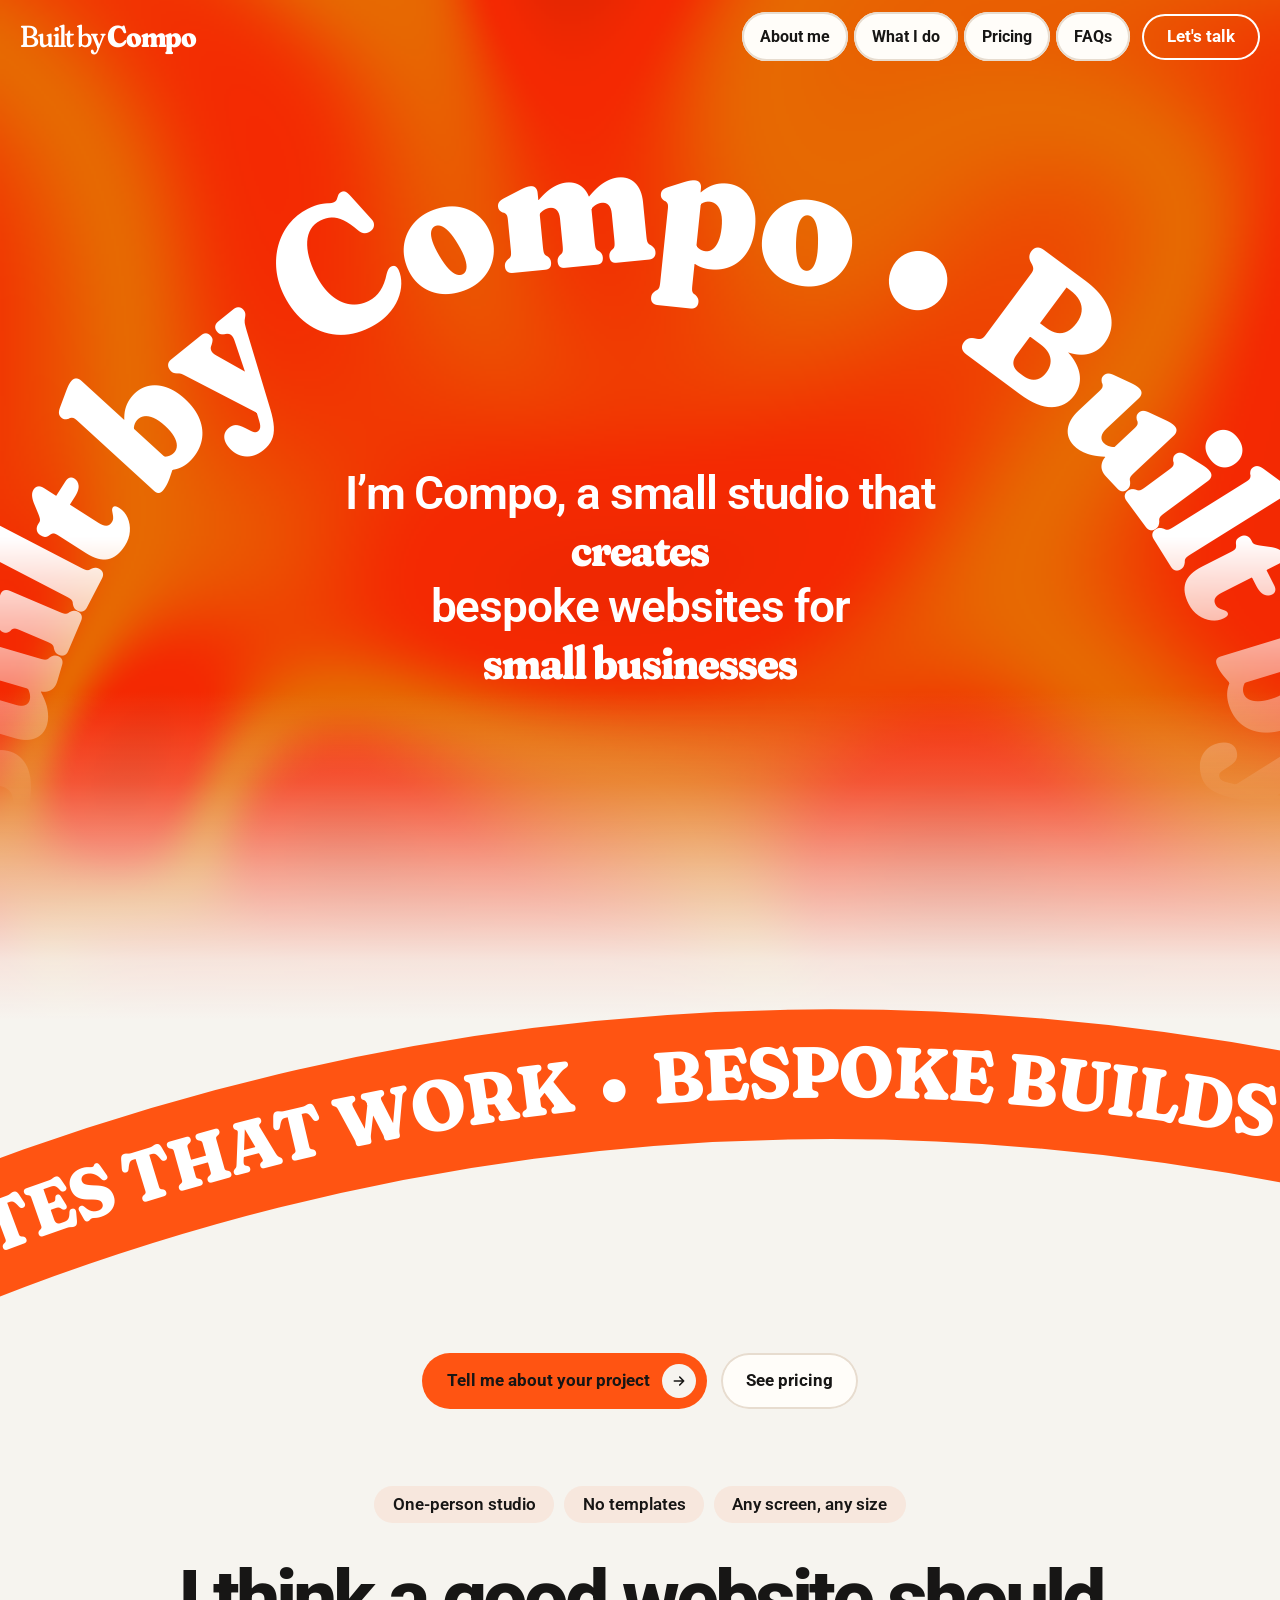
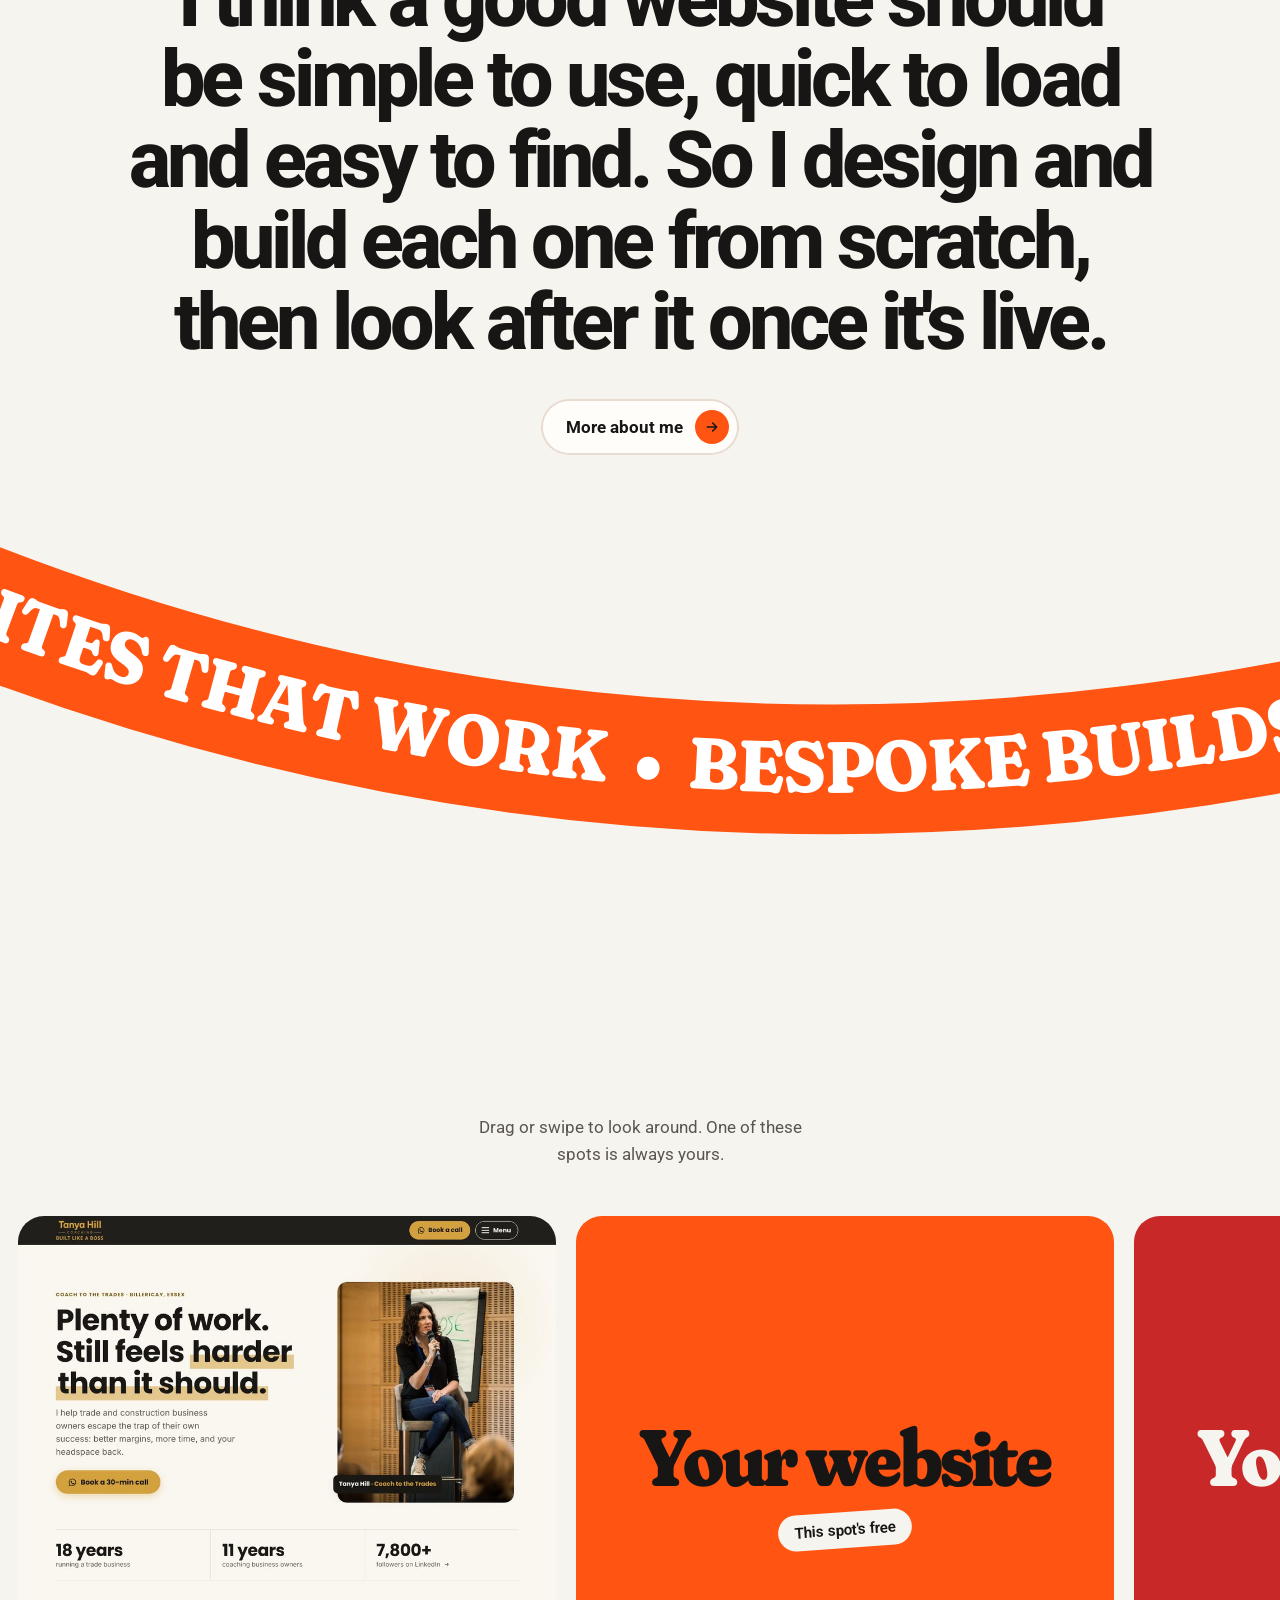
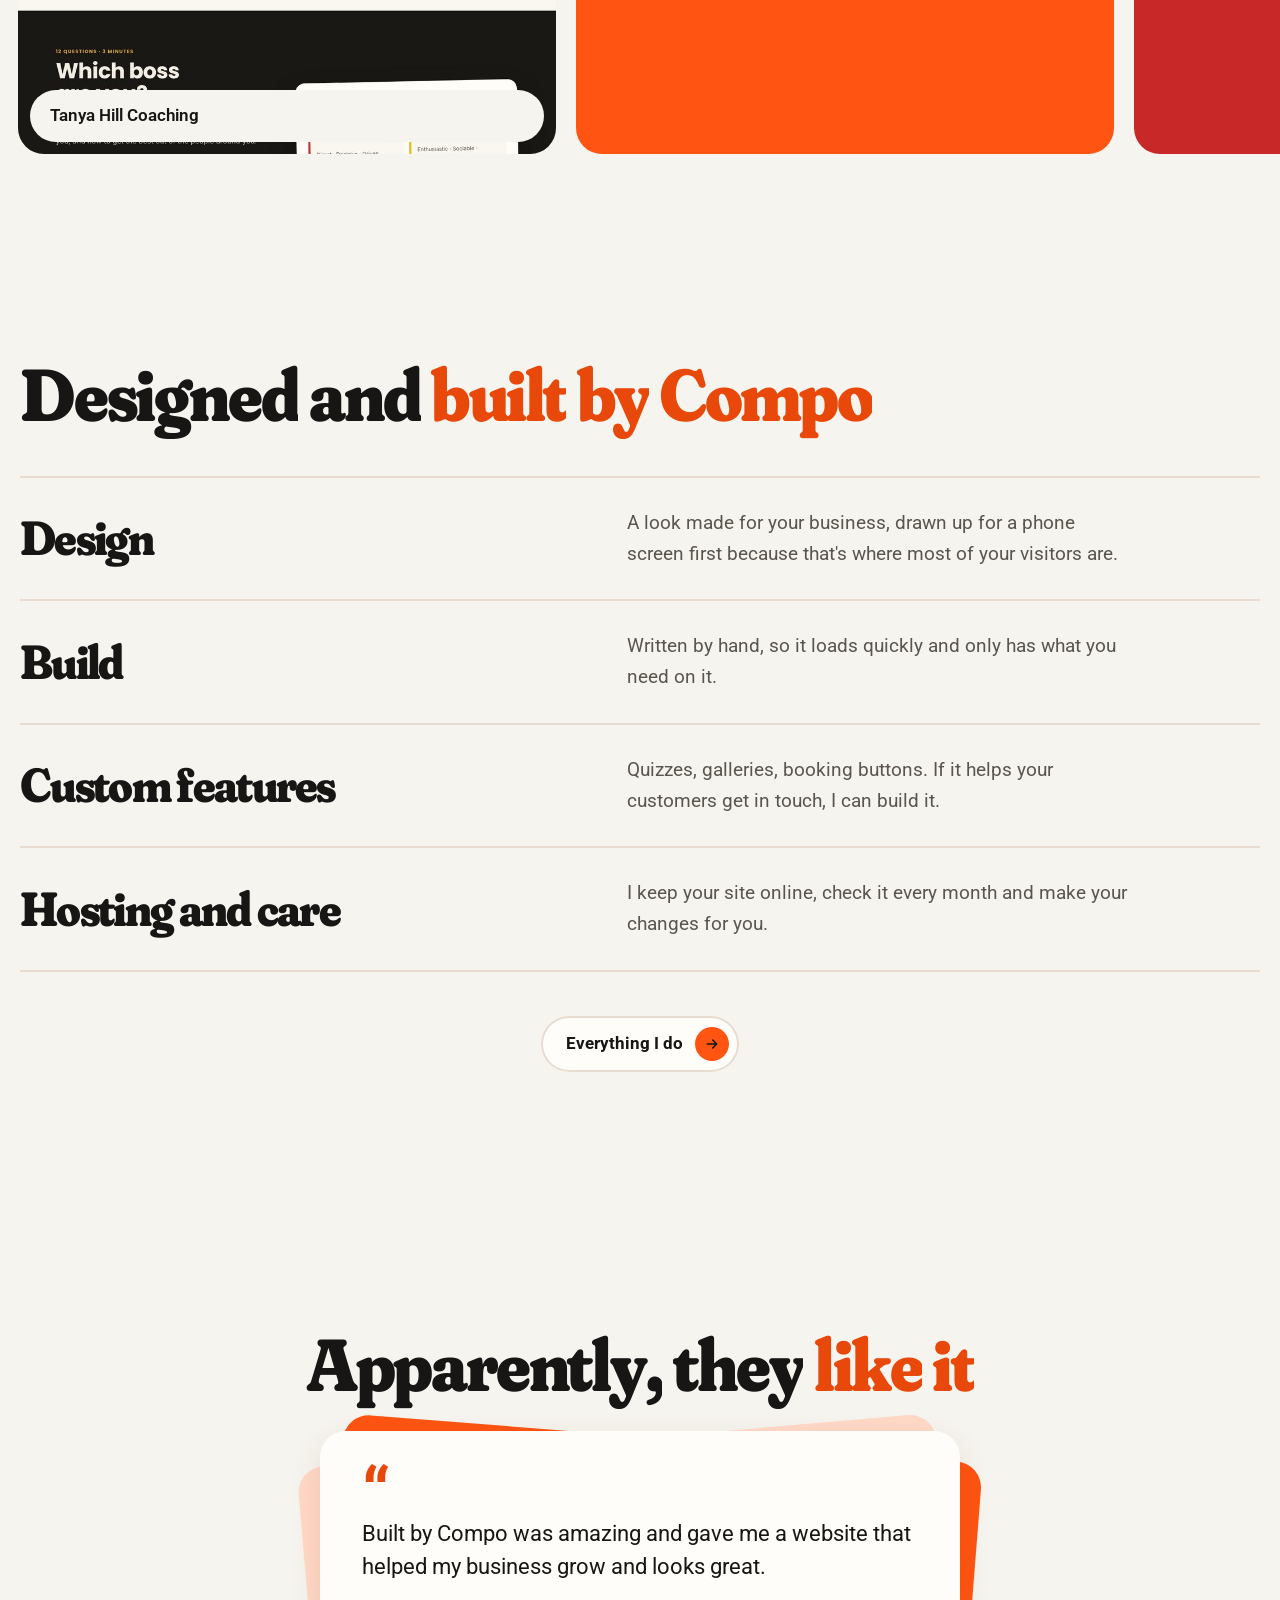
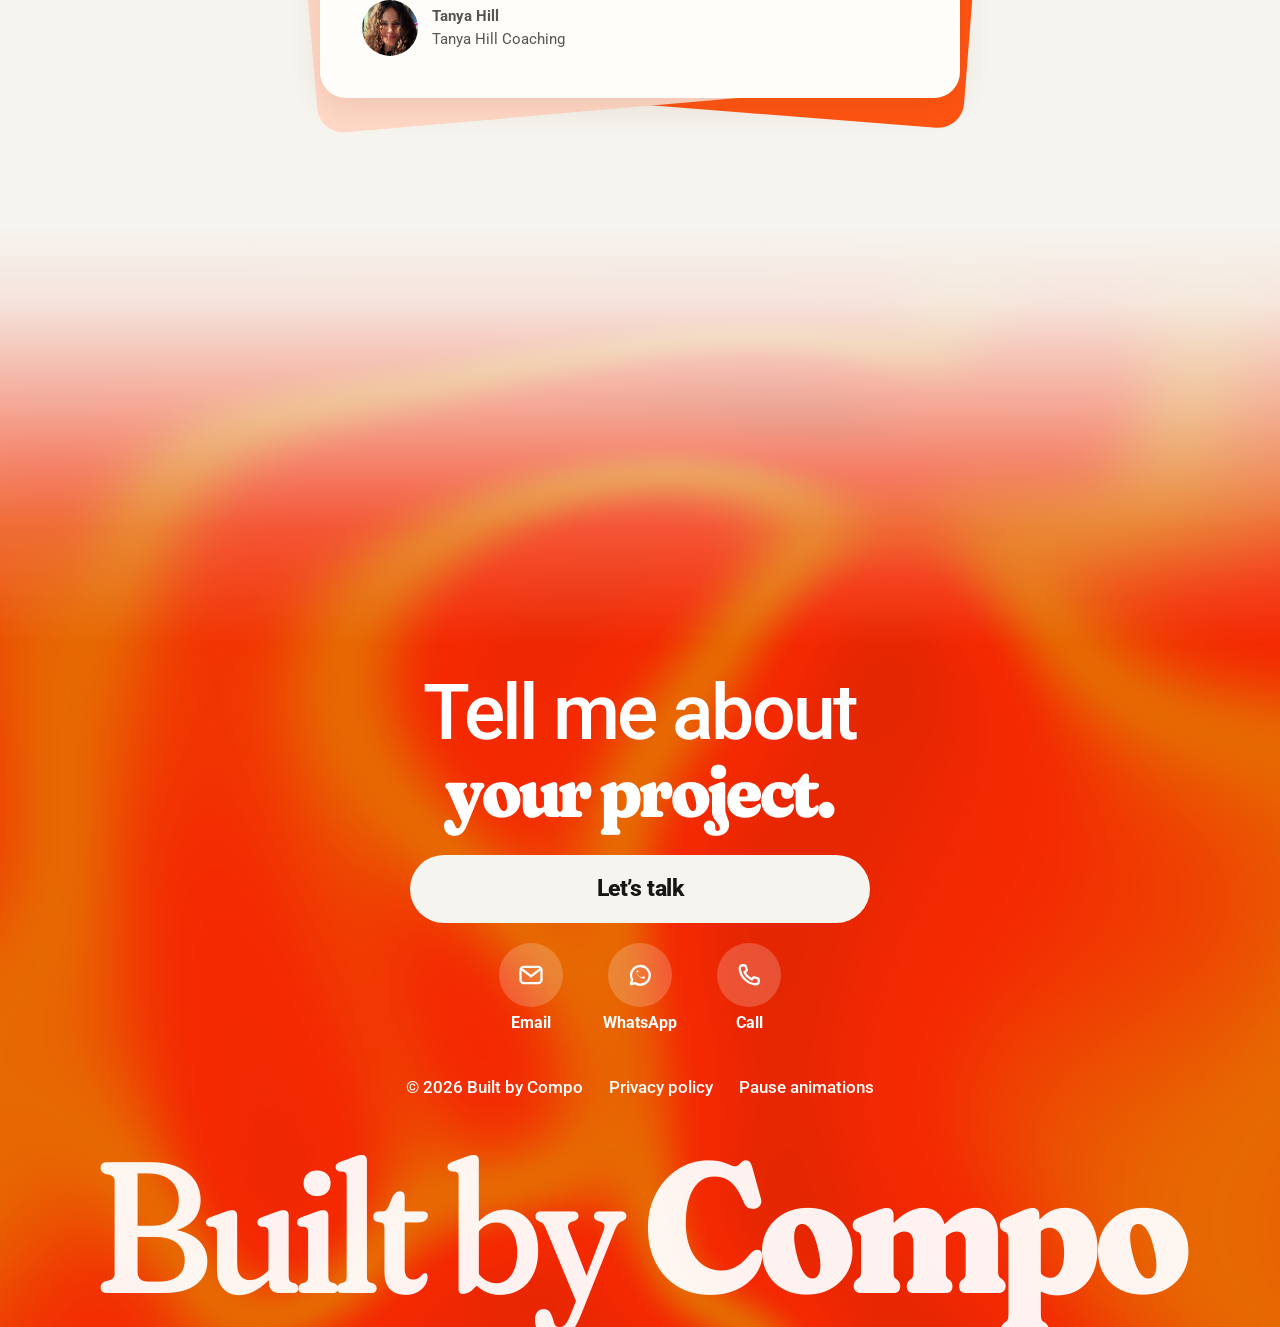
==== index.html @ 90da8097 "Flat fact pills on home; footer contact icons (preview) Co-Authored-By: Claude Opus 5.5 <noreply@ant" ====
<!doctype html>
<html lang="en-GB" class="no-js">
<head>
<meta charset="utf-8">
<meta name="viewport" content="width=device-width, initial-scale=1, viewport-fit=cover">
<title>Built by Compo · Website design in Essex</title>
<meta name="description" content="Bespoke websites for small businesses, designed, built and looked after by Compo. A small web studio based in Essex, England.">
<link rel="canonical" href="https://builtbycompo.co.uk/">
<meta name="theme-color" content="#f6f4ef">
<meta property="og:type" content="website">
<meta property="og:site_name" content="Built by Compo">
<meta property="og:title" content="Built by Compo · Website design in Essex">
<meta property="og:description" content="Bespoke websites for small businesses, designed, built and looked after by Compo. A small web studio based in Essex, England.">
<meta property="og:url" content="https://builtbycompo.co.uk/">
<meta property="og:image" content="https://builtbycompo.co.uk/img/og-4.jpg">
<meta property="og:image:width" content="1200">
<meta property="og:image:height" content="630">
<meta property="og:image:alt" content="Built by Compo. Bespoke websites for small businesses.">
<meta name="twitter:card" content="summary_large_image">
<link rel="icon" href="favicon.ico" sizes="32x32">
<link rel="icon" href="icon-192.png" type="image/png" sizes="192x192">
<link rel="apple-touch-icon" href="apple-touch-icon.png">
<link rel="manifest" href="site.webmanifest">
<link rel="preload" href="fonts/soft-serif-standin.woff" as="font" type="font/woff" crossorigin>
<link rel="preload" href="fonts/roboto.woff" as="font" type="font/woff" crossorigin>
<link rel="stylesheet" href="css/site.css?v=51f3182c">
<script>(function(){try{var r=document.referrer,same=r&&new URL(r).host===location.host;if(!same&&!(window.matchMedia&&matchMedia("(prefers-reduced-motion: reduce)").matches))document.documentElement.classList.add("intro")}catch(e){}})()</script>
<script type="application/ld+json">[{"@context": "https://schema.org", "@type": "ProfessionalService", "name": "Built by Compo", "url": "https://builtbycompo.co.uk/", "email": "luke@builtbycompo.co.uk", "telephone": "+447517945561", "areaServed": "GB", "address": {"@type": "PostalAddress", "addressRegion": "Essex", "addressCountry": "GB"}, "description": "Bespoke websites for small businesses, designed, built and looked after by Compo."}, {"@context": "https://schema.org", "@type": "WebSite", "name": "Built by Compo", "url": "https://builtbycompo.co.uk/"}]</script>
</head>
<body>
<a class="skip" href="#main">Skip to content</a>
<div class="intro-cover" aria-hidden="true"><span>Built by <b>Compo</b></span></div>
<header class="site-head">
  <div class="wrap">
    <a class="logo is-white" href="./" aria-label="Built by Compo, home">Built by <b>Compo</b></a>
    <button class="menu-btn is-white" type="button" aria-expanded="false" aria-controls="nav" aria-label="Open menu"><span class="bars" aria-hidden="true"><i></i><i></i><i></i></span></button>
    <nav class="nav" id="nav" aria-label="Main"><canvas class="liquid" data-strength="0.3" aria-hidden="true"></canvas><a href="about.html">About me</a><a href="what-i-do.html">What I do</a><a href="pricing.html">Pricing</a><a href="faqs.html">FAQs</a><a class="btn" href="contact.html">Let's talk</a></nav>
  </div>
</header>
<main id="main">
<section class="hero">
    <div class="hero-panel">
      <canvas class="liquid" data-strength="0.3" aria-hidden="true"></canvas>
      <div class="halo" aria-hidden="true">
        <svg viewBox="0 0 1000 1000">
          <defs><path id="halo-path" d="M500,500 m-410,0 a410,410 0 1,1 820,0 a410,410 0 1,1 -820,0"/></defs>
          <text><textPath href="#halo-path" startOffset="0" textLength="2572" lengthAdjust="spacing">Built by Compo • Built by Compo • Built by Compo • </textPath></text>
        </svg>
      </div>
      <h1 class="hero-say" aria-label="I'm Compo, a small studio that creates bespoke websites for small businesses.">
        <span aria-hidden="true"><span class="ln">I’m Compo, a small studio that</span><span class="ln"><span class="swap" data-words="creates|builds|designs|hosts|maintains"><span class="swap-w">creates</span></span></span><span class="ln">bespoke websites for</span><span class="ln"><span class="swap" data-words="small businesses|you|your business"><span class="swap-w">small businesses</span></span></span></span>
      </h1>
    </div>
</section>

<div class="arc" role="img" aria-label="Websites that work. Bespoke builds. Built only for you.">
  <svg viewBox="0 0 1600 400" preserveAspectRatio="xMidYMid slice" aria-hidden="true">
    <path id="arc-path" d="M-200,395 Q760,-70 1800,215" fill="none" stroke="#ff5412" stroke-width="150"/>
    <text dy="27" xml:space="preserve"><textPath href="#arc-path" startOffset="0" data-unit="65" data-dir="-1">Websites that work  •  Bespoke builds  •  Built only for you  •  Websites that work  •  Bespoke builds  •  Built only for you  •  Websites that work  •  Bespoke builds  •  Built only for you  •  Websites that work  •  Bespoke builds  •  Built only for you  •  Websites that work  •  Bespoke builds  •  Built only for you  •  Websites that work  •  Bespoke builds  •  Built only for you  •  Websites that work  •  Bespoke builds  •  Built only for you  •  </textPath></text>
  </svg>
</div>

<div class="wrap hero-actions">
  <div class="row reveal">
    <a class="btn" href="contact.html">Tell me about your project <svg viewBox="0 0 24 24" fill="none" stroke="currentColor" stroke-width="2.4" stroke-linecap="round" stroke-linejoin="round" aria-hidden="true"><path d="M5 12h14M13 6l6 6-6 6"/></svg></a>
    <a class="btn ghost" href="pricing.html">See pricing</a>
  </div>
</div>

<section class="statement-sec">
  <div class="wrap">
    <ul class="fact-row" aria-label="About Built by Compo"><li class="fact">One-person studio</li><li class="fact">No templates</li><li class="fact">Any screen, any size</li></ul>
    <p class="statement" data-fill>I think a good website should be simple to use, quick to load and easy to find. So I design and build each one from scratch, then look after it once it's live.</p>
    <div class="row reveal"><a class="btn ghost" href="about.html">More about me <svg viewBox="0 0 24 24" fill="none" stroke="currentColor" stroke-width="2.4" stroke-linecap="round" stroke-linejoin="round" aria-hidden="true"><path d="M5 12h14M13 6l6 6-6 6"/></svg></a></div>
  </div>
</section>

<div class="arc arc-low" role="img" aria-label="Websites that work. Bespoke builds. Built only for you.">
  <svg viewBox="0 0 1600 400" preserveAspectRatio="xMidYMid slice" aria-hidden="true">
    <path id="arc-path-low" d="M-200,5 Q760,470 1800,185" fill="none" stroke="#ff5412" stroke-width="150"/>
    <text dy="27" xml:space="preserve"><textPath href="#arc-path-low" startOffset="0" data-unit="65" data-dir="1">Websites that work  •  Bespoke builds  •  Built only for you  •  Websites that work  •  Bespoke builds  •  Built only for you  •  Websites that work  •  Bespoke builds  •  Built only for you  •  Websites that work  •  Bespoke builds  •  Built only for you  •  Websites that work  •  Bespoke builds  •  Built only for you  •  Websites that work  •  Bespoke builds  •  Built only for you  •  Websites that work  •  Bespoke builds  •  Built only for you  •  </textPath></text>
  </svg>
</div>

<section class="work" aria-labelledby="work-h">
  <div class="wrap sec-head">
    <h2 id="work-h" class="reveal">Recently <span class="coop">built</span></h2>
    <p class="muted reveal" style="max-width:34ch">Drag or swipe to look around. One of these spots is always yours.</p>
  </div>
  <div class="slider reveal" tabindex="0" role="region" aria-label="Portfolio, scrolls sideways">
    <div class="slider-track">
      <a class="card-work" href="https://tanyahill.co.uk" rel="noopener">
        <img src="img/work-tanya-2.jpg" width="960" height="960" loading="lazy" alt="Homepage of tanyahill.co.uk, a business coaching website with a 'Which boss are you?' quiz">
        <span class="cap"><span>Tanya Hill Coaching</span></span>
      </a>
      <a class="card-work yours c1" href="contact.html"><span><span class="big">Your website</span><span class="sm">This spot's free</span></span></a>
      <a class="card-work yours c2" href="contact.html"><span><span class="big">Your website</span><span class="sm">Could be next</span></span></a>
      <a class="card-work yours c3" href="contact.html"><span><span class="big">Your website</span><span class="sm">Let's talk</span></span></a>
    </div>
  </div>
</section>

<section aria-labelledby="svc-h">
  <div class="wrap" style="display:grid;gap:clamp(24px,4vw,44px)">
    <div style="display:grid;gap:14px">
      <h2 id="svc-h" class="reveal">Designed and <span class="coop">built by Compo</span></h2>
    </div>
    <ul class="svc-list">
      <li class="reveal"><h3>Design</h3><p>A look made for your business, drawn up for a phone screen first because that's where most of your visitors are.</p></li>
      <li class="reveal"><h3>Build</h3><p>Written by hand, so it loads quickly and only has what you need on it.</p></li>
      <li class="reveal"><h3>Custom features</h3><p>Quizzes, galleries, booking buttons. If it helps your customers get in touch, I can build it.</p></li>
      <li class="reveal"><h3>Hosting and care</h3><p>I keep your site online, check it every month and make your changes for you.</p></li>
    </ul>
    <div class="row reveal" style="justify-content:center"><a class="btn ghost" href="what-i-do.html">Everything I do <svg viewBox="0 0 24 24" fill="none" stroke="currentColor" stroke-width="2.4" stroke-linecap="round" stroke-linejoin="round" aria-hidden="true"><path d="M5 12h14M13 6l6 6-6 6"/></svg></a></div>
  </div>
</section>

<section aria-labelledby="say-h">
  <div class="wrap deck-wrap">
    <div style="display:grid;gap:14px;justify-items:center;text-align:center">
      <h2 id="say-h" class="reveal">Apparently, they <span class="coop">like it</span></h2>
    </div>
    <ul class="deck solo reveal">
      <li>
        <div class="quote-mark" aria-hidden="true">“</div>
        <blockquote>Built by Compo was amazing and gave me a website that helped my business grow and looks great.</blockquote>
        <div class="who"><img class="av" src="img/tanya-hill.jpg" width="96" height="96" loading="lazy" alt="Tanya Hill"><span><b>Tanya Hill</b><span>Tanya Hill Coaching</span></span></div>
      </li>
    </ul>
  </div>
</section>

</main>
<footer class="site-foot">
  <canvas class="liquid" data-strength="0.3" aria-hidden="true"></canvas>
  <div class="wrap">
    <div class="foot-talk">
      <h2>Tell me about <b>your project.</b></h2>
      <a class="foot-btn solid" href="contact.html#project-form">Let&#8217;s talk</a>
      <div class="foot-icons">
        <a href="mailto:luke@builtbycompo.co.uk?subject=Website%20enquiry&body=Hi%20Compo%2C%0A%0AI%E2%80%99d%20like%20to%20talk%20about%20a%20website.%0A%0A" aria-label="Email me at luke@builtbycompo.co.uk"><svg viewBox="0 0 24 24" aria-hidden="true"><rect x="3" y="5" width="18" height="14" rx="3" fill="none" stroke="currentColor" stroke-width="2"/><path d="m4 7 8 6 8-6" fill="none" stroke="currentColor" stroke-width="2"/></svg><span>Email</span></a>
        <a href="https://wa.me/447517945561" rel="noopener" aria-label="WhatsApp me"><svg viewBox="0 0 24 24" aria-hidden="true"><path d="M4 20l1.3-3.9A8 8 0 1 1 8 19z" fill="none" stroke="currentColor" stroke-width="2" stroke-linejoin="round"/><path d="M9 9.5c.4 2 2.2 3.9 4.5 4.6l1.2-1.1 1.6.8-.4 1.4c-3.6.2-7-3.1-7.1-6.6l1.4-.5.8 1.6z" fill="currentColor"/></svg><span>WhatsApp</span></a>
        <a href="tel:+447517945561" aria-label="Call me on 07517 945561"><svg viewBox="0 0 24 24" aria-hidden="true"><path d="M6.5 3.5 9 4l1.2 4-2 1.5a12 12 0 0 0 6.3 6.3l1.5-2 4 1.2.5 2.5c-.3 1.5-1.6 2.5-3.1 2.4C10.5 19.4 4.6 13.5 4.1 6.6 4 5.1 5 3.8 6.5 3.5z" fill="none" stroke="currentColor" stroke-width="2" stroke-linejoin="round"/></svg><span>Call</span></a>
      </div>
    </div>
    <p class="foot-small"><span>© 2026 Built by Compo</span><a href="privacy.html">Privacy policy</a><button class="motion-link" type="button" aria-pressed="false">Pause animations</button></p>
  </div>
  <a class="foot-logo" href="./" aria-label="Built by Compo, home">Built by <b>Compo</b></a>
</footer>
<script src="js/site.js?v=51f3182c"></script>
<script src="js/liquid.js?v=51f3182c"></script>
</body>
</html>
---- css/site.css ----
/* Built by Compo. Layout idea: big friendly sentence-case type on a warm canvas, orange pills and
   stickers, a curved moving ribbon, and the red/yellow liquid behind the hero and footer.
   One light look on purpose (brand colours). */
@font-face { font-family: "Soft Serif Stand-in"; src: url("../fonts/soft-serif-standin.woff") format("woff"); font-weight: 100 900; font-display: swap; }
@font-face { font-family: "Roboto"; src: url("../fonts/roboto.woff") format("woff"); font-weight: 100 900; font-stretch: 75% 100%; font-display: swap; }

:root {
  --canvas: #f6f4ef;       /* warm off-white: the page */
  --card: #fffdf9;         /* lighter card surface */
  --peach: #ffd9c7;        /* soft orange tint */
  --orange: #ff5412;       /* main brand colour: pills, panels, ribbons */
  --orange-text: #e8480a;  /* slightly deeper orange so large words pass contrast on the canvas */
  --crimson: #c82828;      /* second colour: ticks, small accents */
  --ink: #171615;          /* charcoal: text and small accents only */
  --muted: #5a554e;
  --line: #e7dccf;
  --footer-red: #f42902;
  --f-display: "Roboto", "Segoe UI", Arial, sans-serif;
  --f-accent: "Soft Serif Stand-in", "Cooper Black", Georgia, serif;   /* stand-in for Bogart until it is licensed */
  --f-body: "Roboto", "Segoe UI", system-ui, -apple-system, sans-serif;
  --radius: 26px;
  --gutter-l: max(20px, env(safe-area-inset-left, 0px));
  --gutter-r: max(20px, env(safe-area-inset-right, 0px));
  color-scheme: light;
}
*, *::before, *::after { box-sizing: border-box; }
html { -webkit-text-size-adjust: 100%; scroll-behavior: smooth; }
body { margin: 0; background: var(--canvas); color: var(--ink); font: 400 1.0625rem/1.6 var(--f-body); -webkit-font-smoothing: antialiased; overflow-x: hidden; }
img, svg { max-width: 100%; display: block; }
a { color: inherit; text-underline-offset: 3px; }
p { margin: 0; }
:focus-visible { outline: 3px solid var(--ink); outline-offset: 3px; border-radius: 8px; }
.skip { position: absolute; left: 12px; top: -80px; z-index: 100; background: var(--ink); color: var(--canvas); padding: 12px 18px; border-radius: 999px; font-weight: 600; }
.skip:focus { top: 12px; }

.wrap { width: 100%; max-width: 1280px; margin-inline: auto; padding-left: var(--gutter-l); padding-right: var(--gutter-r); }
.narrow { max-width: 800px; }
main { overflow-x: clip; }
section { padding-block: clamp(56px, 9vw, 120px); }
.center { text-align: center; justify-items: center; }

/* ---------- Type ---------- */
.display, h1, h2, h3 { font-family: var(--f-display); font-weight: 800; letter-spacing: -.04em; line-height: .98; margin: 0; text-wrap: balance; }
h1, .display { font-size: clamp(3rem, 11vw, 8.5rem); line-height: .92; }
h2 { font-size: clamp(2.2rem, 6vw, 4.6rem); }
h3 { font-size: clamp(1.3rem, 2.4vw, 1.75rem); letter-spacing: -.035em; line-height: 1.05; }
.coop { color: var(--orange-text); }
.eyebrow { font: 600 1rem/1.2 var(--f-body); color: var(--muted); }
.lede { font-size: clamp(1.15rem, 1rem + .7vw, 1.5rem); line-height: 1.45; max-width: 36ch; }
.muted { color: var(--muted); }
.todo { background: #fff3a6; color: var(--ink); padding: .05em .35em; border-radius: 4px; font-weight: 600; box-decoration-break: clone; -webkit-box-decoration-break: clone; }

/* ---------- Buttons: orange pills with a little round arrow ---------- */
.btn { display: inline-flex; align-items: center; justify-content: center; gap: .7em; min-height: 56px; padding: 0 1.5em; border-radius: 999px; border: 0; background: var(--orange); color: var(--ink); font: 700 1.05rem/1 var(--f-body); text-decoration: none; cursor: pointer; transition: transform .35s cubic-bezier(.3, 1.6, .5, 1), background .25s ease; }
@media (hover: hover) and (pointer: fine) { .btn:hover { transform: rotate(-2.5deg) scale(1.04); } }
.btn:active { transform: scale(.97); }
.btn svg { width: 34px; height: 34px; padding: 9px; margin-right: -.85em; border-radius: 50%; background: var(--canvas); color: var(--ink); flex: none; transition: transform .35s cubic-bezier(.3, 1.6, .5, 1); }
@media (hover: hover) and (pointer: fine) { .btn:hover svg { transform: rotate(-45deg); } }
.btn.ghost { background: var(--card); box-shadow: inset 0 0 0 2px var(--line); }
.btn.ghost svg { background: var(--orange); }
.btn.hot { background: var(--canvas); }
.btn.hot svg { background: var(--orange); }
.row { display: flex; flex-wrap: wrap; gap: 12px 14px; align-items: center; }

/* Stickers: small tilted labels */
.sticker { display: inline-block; background: var(--orange); color: var(--ink); font: 600 clamp(.9rem, 1.6vw, 1.15rem)/1 var(--f-body); letter-spacing: 0; padding: .7em 1.2em; border-radius: 999px; white-space: nowrap; transform: rotate(var(--r, -4deg)); }
.sticker.peach { background: var(--peach); }
.sticker.red { background: var(--crimson); color: var(--canvas); }

/* ---------- Intro: a cover with the logo that lifts away on arrival ---------- */
.intro-cover { display: none; }
.intro .intro-cover { display: grid; place-items: center; position: fixed; inset: 0; z-index: 100; color: #fff; background: linear-gradient(165deg, #f42902 0%, #ff5412 60%, #f59a1a 135%); animation: intro-lift .95s cubic-bezier(.76, 0, .24, 1) 1.15s forwards; }
.intro .intro-cover span { font: 600 clamp(2.4rem, 9vw, 5rem)/1 var(--f-display); letter-spacing: -.04em; animation: intro-logo .7s cubic-bezier(.2, .7, .2, 1) .1s both; }
.intro .intro-cover b { font-weight: 900; }
@keyframes intro-lift { to { transform: translateY(-101%); border-radius: 0 0 50% 50% / 0 0 14% 14%; } }
@keyframes intro-logo { from { opacity: 0; transform: translateY(24px); } }
.intro.js .hero .reveal, .intro.js .hero .wipe, .intro.js .page-hero .reveal, .intro.js .page-hero .wipe { transition-delay: 1.55s; }

/* ---------- Header: always on screen. Logo and menu swap colours over the red areas ---------- */
.site-head { position: fixed; inset: 0 0 auto 0; z-index: 30; padding-block: max(12px, env(safe-area-inset-top, 0px)) 12px; pointer-events: none; }
.site-head .wrap { display: flex; align-items: center; justify-content: space-between; gap: 16px; }
.site-head .wrap > * { pointer-events: auto; }
main { padding-top: 84px; }
.hero { margin-top: -84px; }
.logo { position: relative; z-index: 41; text-decoration: none; padding: 8px 0; font: 600 clamp(1.5rem, 3vw, 1.9rem)/1 var(--f-display); letter-spacing: -.04em; white-space: nowrap; color: var(--orange-text); transition: color .45s ease; }
.logo b { font-weight: 900; }
.logo.is-white, .menu-open .site-head .logo { color: #fff; }
.nav canvas.liquid { display: none; }
.nav { display: flex; align-items: center; gap: 6px; }
.nav a:not(.btn) { padding: 12px 18px; border-radius: 999px; text-decoration: none; font-weight: 700; font-size: .98rem; background: var(--card); box-shadow: inset 0 0 0 2px var(--line); transition: background .2s ease, transform .3s cubic-bezier(.3, 1.6, .5, 1); }
@media (hover: hover) and (pointer: fine) { .nav a:not(.btn):hover { background: var(--peach); transform: rotate(-2deg); } }
.nav a[aria-current="page"]:not(.btn) { background: var(--peach); }
.nav .btn { min-height: 46px; margin-left: 6px; box-shadow: 0 0 0 2px var(--canvas); transition: transform .35s cubic-bezier(.3, 1.6, .5, 1), background .3s ease, color .3s ease, box-shadow .3s ease; }
.menu-btn { display: none; }
.nav a.nav-mail { display: none; }
@media (min-width: 901px) { .nav .btn.is-white { background: transparent; color: #fff; box-shadow: inset 0 0 0 2px #fff; } }
@media (max-width: 900px) {
  .menu-btn { display: grid; place-items: center; width: 48px; height: 48px; margin-right: -11px; padding: 0; border: 0; background: none; color: var(--orange-text); cursor: pointer; position: relative; z-index: 41; transition: color .45s ease; }
  .menu-btn.is-white { color: #fff; }
  .menu-btn .bars { display: grid; gap: 6px; width: 26px; }
  .menu-btn .bars i { display: block; height: 2.5px; border-radius: 2px; background: currentColor; transition: transform .4s cubic-bezier(.6, 0, .2, 1); }
  .menu-open .menu-btn .bars i:first-child { transform: translateY(8.5px); }
  .menu-open .menu-btn .bars i:last-child { transform: translateY(-8.5px); }
  .nav { position: fixed; inset: 0; z-index: 40; background: var(--footer-red); color: #fff; isolation: isolate; flex-direction: column; align-items: flex-start; justify-content: center; gap: 2px; padding: 90px var(--gutter-r) 40px var(--gutter-l); overflow: hidden; transform: translateX(102%); visibility: hidden; transition: transform .5s cubic-bezier(.7, 0, .2, 1), visibility 0s .5s; }
  .nav canvas.liquid { display: block; }
  .nav.open { transform: none; visibility: visible; transition: transform .5s cubic-bezier(.7, 0, .2, 1); }
  .nav a:not(.btn) { font: 800 clamp(2.2rem, 10vw, 3.2rem)/1.1 var(--f-display); letter-spacing: -.04em; padding: 8px 0; background: none; box-shadow: none; }
  .nav a:not(.btn):hover, .nav a[aria-current="page"]:not(.btn) { background: none; color: #fff; transform: none; text-decoration: underline; text-decoration-thickness: 3px; text-underline-offset: 6px; }
  .nav .btn { display: block; margin: 0; min-height: 0; padding: 8px 0; border-radius: 0; background: none; box-shadow: none; color: #fff; font: 800 clamp(2.2rem, 10vw, 3.2rem)/1.1 var(--f-display); letter-spacing: -.04em; }
  .nav .btn[aria-current="page"] { text-decoration: underline; text-decoration-thickness: 3px; text-underline-offset: 6px; }
  .menu-open .site-head .menu-btn { color: #fff; }
  .nav a.nav-mail { display: block; margin-top: 30px; padding: 6px 0; font: 600 1.15rem/1.3 var(--f-accent); letter-spacing: -.01em; text-decoration: underline; text-underline-offset: 4px; }
}

/* ---------- Hero (liquid panel) ---------- */
.hero { padding-block: 0; }
.hero-panel { position: relative; isolation: isolate; overflow: hidden; background: var(--footer-red); color: #fff; padding: 120px max(clamp(22px, 5vw, 72px), env(safe-area-inset-right, 0px)) clamp(28px, 5vw, 64px) max(clamp(22px, 5vw, 72px), env(safe-area-inset-left, 0px)); display: grid; gap: clamp(22px, 3.5vw, 44px); min-height: 100vh; min-height: 100svh; align-content: end; }
canvas.liquid { position: absolute; inset: 0; width: 100%; height: 100%; z-index: -1; opacity: 0; transition: opacity 1s ease; }
canvas.liquid.on { opacity: 1; }
.hero h1 { font-size: clamp(3.6rem, 14vw, 12rem); line-height: .88; }
.hero-foot { display: grid; gap: 22px; align-items: end; }
@media (min-width: 860px) { .hero-foot { grid-template-columns: 1fr auto; } }
.hero .lede { font-weight: 600; font-size: clamp(1.2rem, 1rem + .8vw, 1.6rem); max-width: 30ch; }
.hero .btn { background: var(--canvas); }
.hero .btn svg { background: var(--orange); }
.hero .btn.ghost { background: transparent; color: #fff; box-shadow: inset 0 0 0 2px #fff; font-size: 1.2rem; font-weight: 700; }
.seal { width: clamp(112px, 17vw, 210px); height: auto; animation: spin 26s linear infinite; }
.seal-wrap { position: absolute; right: clamp(16px, 5vw, 72px); top: clamp(96px, 16vh, 150px); }
@keyframes spin { to { transform: rotate(360deg); } }
.page-hero { padding-block: clamp(28px, 6vw, 80px) clamp(28px, 4vw, 48px); }
.page-hero .wrap { display: grid; gap: 22px; }
.page-hero h1 { font-size: clamp(2.9rem, 10vw, 7.5rem); }

/* ---------- Curved ribbon (home) ---------- */
.arc { height: clamp(170px, 27vw, 400px); margin-top: clamp(28px, 5vw, 72px); position: relative; z-index: 2; pointer-events: none; }
.arc svg { width: 100%; height: 100%; max-width: none; overflow: visible; }
.arc text { font-family: var(--f-accent); font-weight: 800; font-size: 84px; fill: #fff; text-transform: uppercase; }

/* ---------- Straight ribbons (other pages): slow, steady, one direction ---------- */
.ribbon { overflow: hidden; padding-block: clamp(12px, 1.5vw, 18px); }
.ribbon.a { background: var(--orange); color: var(--ink); }
.ribbon.b { background: var(--peach); color: var(--ink); }
.ribbon.ink { background: var(--peach); color: var(--ink); }
.ribbon-track { display: flex; width: max-content; animation: marquee 140s linear infinite; }
.ribbon-track span { font: 500 clamp(1.05rem, 1.8vw, 1.4rem)/1.2 var(--f-display); letter-spacing: -.02em; white-space: nowrap; padding-right: 1.1em; display: inline-flex; align-items: center; gap: 1.1em; }
.ribbon-track span::after { content: ""; width: .3em; height: .3em; border-radius: 50%; background: currentColor; opacity: .7; }
@keyframes marquee { to { transform: translate3d(-50%, 0, 0); } }

/* ---------- Scroll reveals ---------- */
.js .reveal { opacity: 0; transform: translateY(26px); transition: opacity .8s cubic-bezier(.2, .7, .2, 1), transform .8s cubic-bezier(.2, .7, .2, 1); transition-delay: var(--d, 0s); }
.js .reveal.in { opacity: 1; transform: none; }
.js .wipe { clip-path: inset(0 100% -10% 0); transition: clip-path 1s cubic-bezier(.65, 0, .35, 1); transition-delay: var(--d, 0s); }
.js .wipe.in { clip-path: inset(-10% -2% -10% 0); }
.js .pop { opacity: 0; transform: rotate(var(--r, -4deg)) scale(.4); transition: opacity .4s ease, transform .6s cubic-bezier(.3, 1.7, .5, 1); transition-delay: var(--d, .2s); }
.js .pop.in { opacity: 1; transform: rotate(var(--r, -4deg)) scale(1); }

/* ---------- Home: big statement that fills in as you scroll ---------- */
.statement-sec .wrap { display: grid; gap: clamp(20px, 3vw, 36px); justify-items: center; text-align: center; }
.statement { position: relative; font: 800 clamp(2rem, 6.2vw, 5.4rem)/1.02 var(--f-display); letter-spacing: -.05em; max-width: 17em; text-wrap: balance; }
.js .statement .w { color: #f3b59c; transition: color .35s ease; }
.js .statement .w.on { color: var(--ink); }
.sticker-row { display: flex; flex-wrap: wrap; gap: 10px 12px; justify-content: center; }

/* ---------- Work slider ---------- */
.work { padding-bottom: clamp(40px, 6vw, 80px); }
.sec-head { display: grid; gap: 14px; justify-items: center; text-align: center; margin-bottom: clamp(24px, 4vw, 48px); }
.slider { overflow-x: auto; scrollbar-width: none; -webkit-overflow-scrolling: touch; cursor: grab; }
.slider::-webkit-scrollbar { display: none; }
.slider.drag { cursor: grabbing; }
.slider-track { display: flex; gap: clamp(12px, 1.6vw, 24px); width: max-content; padding-inline: var(--gutter-l) var(--gutter-r); }
.card-work { position: relative; width: clamp(260px, 42vw, 560px); aspect-ratio: 1 / 1; border-radius: var(--radius); overflow: hidden; flex: none; text-decoration: none; display: block; background: var(--peach); user-select: none; }
.card-work img { width: 100%; height: 100%; object-fit: cover; object-position: top; transition: transform .7s cubic-bezier(.2, .7, .2, 1); pointer-events: none; }
@media (hover: hover) and (pointer: fine) { .card-work:hover img { transform: scale(1.04); } }
.card-work .cap { position: absolute; left: 12px; right: 12px; bottom: 12px; background: var(--canvas); border-radius: 999px; padding: 12px 20px; display: flex; flex-wrap: wrap; justify-content: space-between; gap: 2px 12px; align-items: center; font-weight: 600; }
.card-work .cap small { color: var(--muted); font-weight: 500; font-size: .85rem; }
.card-work.yours { display: grid; place-items: center; text-align: center; padding: 24px; }
.card-work.yours.c1 { background: var(--orange); }
.card-work.yours.c2 { background: var(--crimson); color: var(--canvas); }
.card-work.yours.c3 { background: var(--peach); }
.card-work.yours .big { font: 800 clamp(2.4rem, 6.4vw, 5rem)/.92 var(--f-display); letter-spacing: -.05em; display: block; }
.card-work.yours .sm { display: inline-block; margin-top: 18px; background: var(--canvas); color: var(--ink); font: 600 .95rem/1 var(--f-body); padding: .7em 1.1em; border-radius: 999px; transform: rotate(-4deg); }

/* ---------- Services ---------- */
.svc-list { list-style: none; margin: 0; padding: 0; }
.svc-list li { display: grid; gap: 6px 32px; padding-block: clamp(18px, 2.6vw, 30px); border-top: 2px solid var(--line); align-items: baseline; }
.svc-list li:last-child { border-bottom: 2px solid var(--line); }
@media (min-width: 800px) { .svc-list li { grid-template-columns: minmax(0, 1fr) minmax(0, 1.1fr); } }
.svc-list h3 { font-family: var(--f-accent); font-weight: 800; color: var(--ink); font-size: clamp(1.7rem, 4vw, 3rem); letter-spacing: -.035em; }
.svc-block { display: grid; gap: 22px; padding-block: clamp(36px, 6vw, 72px); }
@media (min-width: 860px) { .svc-block { grid-template-columns: minmax(0, .9fr) minmax(0, 1.1fr); gap: 48px; align-items: start; } }
.svc-block h2 { font-size: clamp(2.3rem, 6.4vw, 5rem); }
.svc-block .body { display: grid; gap: 16px; max-width: 56ch; }
.ticks { list-style: none; margin: 0; padding: 0; display: grid; gap: 10px; }
.ticks li { padding-left: 30px; position: relative; }
.ticks li::before { content: ""; position: absolute; left: 2px; top: .5em; width: 14px; height: 8px; border-left: 3px solid var(--crimson); border-bottom: 3px solid var(--crimson); transform: rotate(-45deg); }
.price.feature .ticks li::before { border-color: var(--ink); }

/* ---------- Testimonials (card deck) ---------- */
.deck-wrap { display: grid; gap: 30px; justify-items: center; }
.deck { list-style: none; margin: 0; padding: 0; display: grid; width: min(100%, 640px); }
.deck > li { grid-area: 1 / 1; background: var(--card); border-radius: var(--radius); padding: clamp(24px, 4vw, 42px); display: grid; gap: 18px; align-content: start; min-height: 300px; box-shadow: 0 10px 30px rgba(120, 60, 20, .12); transition: transform .6s cubic-bezier(.3, 1.4, .5, 1), opacity .5s ease, background .4s ease; transform-origin: 50% 120%; }
.deck > li[data-pos="0"] { z-index: 3; }
.deck > li[data-pos="1"] { z-index: 2; transform: rotate(4.5deg) translate(14px, 6px); background: var(--orange); box-shadow: none; }
.deck > li[data-pos="2"] { z-index: 1; transform: rotate(-5deg) translate(-14px, 8px); background: var(--peach); box-shadow: none; }
.deck > li[data-pos="1"] > *, .deck > li[data-pos="2"] > * { opacity: 0; }
.deck > li[data-pos="out"] { z-index: 4; transform: translate(70%, -10%) rotate(18deg); opacity: 0; }
.no-js .deck { gap: 16px; } .no-js .deck > li { grid-area: auto; }
.deck blockquote { margin: 0; font-size: clamp(1.1rem, 1rem + .6vw, 1.4rem); line-height: 1.45; }
.deck .who { display: flex; align-items: center; gap: 14px; margin-top: auto; }
.deck .who .av { width: 56px; height: 56px; border-radius: 50%; object-fit: cover; flex: none; }
.deck.solo::before, .deck.solo::after { content: ""; grid-area: 1 / 1; border-radius: var(--radius); }
.deck.solo::before { background: var(--orange); transform: rotate(4.5deg) translate(14px, 6px); }
.deck.solo::after { background: var(--peach); transform: rotate(-5deg) translate(-14px, 8px); }
.deck.solo > li { z-index: 3; min-height: 0; }
.deck .who b { display: block; }
.deck .who span { color: var(--muted); font-size: .92rem; }
.quote-mark { font: 700 4.4rem/.6 var(--f-display); color: var(--orange-text); height: 26px; }

/* ---------- CTA panel ---------- */
.cta-panel { background: var(--orange); color: var(--ink); border-radius: clamp(24px, 4vw, 44px); padding: clamp(32px, 7vw, 96px); display: grid; gap: 24px; position: relative; }
.cta-panel h2 { font-size: clamp(2.4rem, 7vw, 5.6rem); }
.cta-panel h2 .coop { color: var(--canvas); }
.cta-panel p { max-width: 44ch; font-size: 1.15rem; }
.cta-panel > .sticker { position: absolute; right: clamp(16px, 6vw, 80px); top: clamp(-18px, -1.4vw, -12px); background: var(--crimson); color: var(--canvas); --r: 5deg; }

/* ---------- Pricing ---------- */
.price-grid { display: grid; gap: 16px; }
@media (min-width: 900px) { .price-grid { grid-template-columns: repeat(3, minmax(0, 1fr)); } .price-grid.two { grid-template-columns: repeat(2, minmax(0, 1fr)); } }
.price { border-radius: var(--radius); padding: clamp(24px, 3vw, 36px); display: grid; gap: 16px; align-content: start; background: var(--card); box-shadow: inset 0 0 0 2px var(--line); position: relative; }
.price.feature { background: var(--orange); box-shadow: none; }
.price .amt { font: 800 clamp(2.8rem, 5vw, 3.8rem)/1 var(--f-display); letter-spacing: -.05em; color: var(--orange-text); font-variant-numeric: tabular-nums; }
.price.feature .amt { color: var(--ink); }
.price .amt small { font: 600 .95rem var(--f-body); letter-spacing: 0; color: var(--ink); }
.price > .sticker { position: absolute; right: 18px; top: -14px; background: var(--crimson); color: var(--canvas); --r: 5deg; font-size: .9rem; }
.notes { display: grid; gap: 14px; }
@media (min-width: 800px) { .notes { grid-template-columns: repeat(2, minmax(0, 1fr)); gap: 14px 40px; } }
.notes > div { border-top: 2px solid var(--line); padding-top: 14px; }
.notes b { display: block; }

/* ---------- About ---------- */
.about-main { text-align: center; }
.about-main .wrap { display: grid; gap: clamp(26px, 4vw, 44px); justify-items: center; }
.portrait { width: min(100%, 440px); aspect-ratio: 5 / 4; border: 3px dashed var(--orange); border-radius: var(--radius); display: grid; place-items: center; padding: 24px; background: var(--card); }
.about-copy { display: grid; gap: 20px; max-width: 62ch; font-size: 1.1rem; }
.about-seal { width: 132px; height: auto; color: var(--orange-text); }

/* ---------- Contact ---------- */
.contact-grid { display: grid; gap: clamp(24px, 4vw, 56px); }
@media (min-width: 900px) { .contact-grid { grid-template-columns: 1fr 1fr; align-items: start; } }
.form { display: grid; gap: 18px; }
.field { display: grid; gap: 6px; }
.field label, fieldset legend { font-weight: 600; font-size: .95rem; }
.field input { font: inherit; color: var(--ink); background: var(--canvas); border: 2px solid var(--canvas); border-radius: 18px; padding: 14px 18px; min-height: 56px; width: 100%; }
.field input:focus-visible { outline: 3px solid var(--ink); outline-offset: 2px; }
fieldset { border: 0; margin: 0; padding: 0; display: grid; gap: 10px; }
.choice { display: flex; flex-wrap: wrap; gap: 10px; }
.choice label { cursor: pointer; }
.choice input { position: absolute; opacity: 0; }
.choice span { display: inline-flex; align-items: center; min-height: 50px; padding: 0 1.3em; border-radius: 999px; border: 2px solid var(--ink); font-weight: 600; transition: background .2s ease, transform .3s cubic-bezier(.3, 1.6, .5, 1); }
.choice input:checked + span { background: var(--ink); color: var(--canvas); }
.choice input:focus-visible + span { outline: 3px solid var(--ink); outline-offset: 3px; }
.small { font-size: .92rem; }
.err { font-weight: 700; }
.plain-list { list-style: none; margin: 0; padding: 0; display: grid; gap: 14px; }
.plain-list li { border-top: 2px solid var(--line); padding-top: 14px; display: grid; gap: 2px; }
.mini { min-height: 36px; padding: 0 1em; margin-left: 8px; font-size: .85rem; }

/* ---------- FAQ pills ---------- */
.faq { display: grid; gap: 14px; }
.faq details { border-radius: 36px; background: var(--orange); transition: background .3s ease, rotate .4s cubic-bezier(.3, 1.6, .5, 1), scale .4s cubic-bezier(.3, 1.6, .5, 1), opacity .8s ease, transform .8s ease; }
.faq details:nth-child(odd) { rotate: -1deg; }
.faq details:nth-child(even) { rotate: .9deg; }
@media (hover: hover) and (pointer: fine) { .faq details:hover { rotate: 0deg; scale: 1.015; } }
.faq details[open] { background: var(--peach); rotate: 0deg; scale: 1; }
.faq summary { list-style: none; cursor: pointer; padding: 20px 20px 20px 28px; display: flex; justify-content: space-between; align-items: center; gap: 16px; font: 800 clamp(1.15rem, 2.4vw, 1.55rem)/1.15 var(--f-display); letter-spacing: -.025em; border-radius: 36px; }
.faq summary::-webkit-details-marker { display: none; }
.faq summary::after { content: ""; width: 40px; height: 40px; flex: none; border-radius: 50%; background-color: var(--canvas); background-image: linear-gradient(var(--ink), var(--ink)), linear-gradient(var(--ink), var(--ink)); background-size: 16px 2.5px, 2.5px 16px; background-position: center; background-repeat: no-repeat; transition: transform .45s cubic-bezier(.3, 1.6, .5, 1), background-color .3s ease; }
.faq details[open] summary::after { transform: rotate(135deg); background-color: var(--orange); }
.faq .ans { padding: 0 28px 24px; display: grid; gap: 12px; max-width: 68ch; animation: ans .5s cubic-bezier(.2, .7, .2, 1); }
@keyframes ans { from { opacity: 0; transform: translateY(-10px); } }

/* ---------- Legal pages ---------- */
.legal { display: grid; gap: 16px; }
.legal h2 { font-size: clamp(1.5rem, 3vw, 2.1rem); margin-top: 22px; }
.legal ul { margin: 0; padding-left: 1.2em; display: grid; gap: 6px; }
.legal table { border-collapse: collapse; width: 100%; min-width: 520px; }
.legal th, .legal td { text-align: left; vertical-align: top; padding: 10px 12px 10px 0; border-top: 1px solid var(--line); }
.scroll-x { overflow-x: auto; }
.draft { border: 2px dashed var(--ink); border-radius: 16px; padding: 14px 18px; background: #fff3a6; }

/* ---------- Footer: the page fades into the liquid, then one centred invitation and the big name ---------- */
.site-foot { position: relative; background: var(--footer-red); color: #fff; overflow: hidden; isolation: isolate; text-align: center; }
.site-foot::before { content: ""; position: absolute; inset: 0 0 auto 0; height: clamp(240px, 34vw, 420px); background: linear-gradient(var(--canvas) 0%, rgba(246, 244, 239, .92) 18%, rgba(246, 244, 239, .6) 45%, rgba(246, 244, 239, .22) 72%, rgba(246, 244, 239, 0) 100%); z-index: 0; pointer-events: none; }
.site-foot .wrap, .foot-logo { position: relative; z-index: 1; }
.site-foot .wrap { padding-block: clamp(250px, 36vw, 450px) 0; display: grid; grid-template-columns: minmax(0, 1fr); gap: clamp(26px, 4vw, 40px); justify-items: center; }
.foot-talk { display: grid; gap: 14px; justify-items: center; width: min(100%, 640px); }
.foot-talk h2 { font-size: clamp(2.4rem, 7vw, 4.8rem); font-weight: 500; line-height: .98; }
.foot-talk h2 b { font-weight: 900; display: block; }
.foot-talk .foot-btn.solid { margin-top: 14px; }
.foot-talk p { font: 700 clamp(1.2rem, 2vw, 1.35rem)/1.4 var(--f-display); max-width: 30em; margin-bottom: 12px; }
.foot-btn { display: flex; align-items: center; justify-content: center; gap: .5em; width: min(100%, 460px); min-height: 68px; padding: 0 1.4em; border-radius: 999px; box-shadow: inset 0 0 0 2px #fff; color: #fff; text-decoration: none; font: 800 clamp(1.2rem, 2.4vw, 1.45rem)/1.1 var(--f-display); letter-spacing: -.02em; overflow-wrap: anywhere; transition: background .3s ease, color .3s ease, rotate .4s cubic-bezier(.3, 1.6, .5, 1), scale .4s cubic-bezier(.3, 1.6, .5, 1); }
@media (hover: hover) and (pointer: fine) { .foot-btn:hover { background: #fff; color: var(--ink); rotate: -1.5deg; scale: 1.02; } }
.foot-btn.solid { background: var(--canvas); color: var(--ink); box-shadow: none; }
@media (hover: hover) and (pointer: fine) { .foot-btn.solid:hover { background: var(--peach); } }
.foot-small { display: flex; flex-wrap: wrap; gap: 4px 26px; justify-content: center; align-items: baseline; font: 500 1.05rem/1.2 var(--f-display); }
.foot-small a, .foot-small button { color: inherit; text-decoration: none; padding: 6px 0; }
.foot-small a:hover, .foot-small button:hover { text-decoration: underline; text-underline-offset: 4px; }
.foot-logo { display: block; text-decoration: none; white-space: nowrap; font: 500 clamp(3rem, 14.6vw, 15rem)/.8 var(--f-display); letter-spacing: -.055em; margin-top: clamp(22px, 4vw, 48px); padding-bottom: max(.14em, env(safe-area-inset-bottom, 0px)); opacity: .94; }
.foot-logo b { font-weight: 900; }
.motion-link { font: inherit; color: inherit; background: none; border: 0; padding: 6px 0; text-underline-offset: 3px; cursor: pointer; }

/* ---------- Pause motion button ---------- */
.motion-btn { position: fixed; z-index: 50; right: max(14px, env(safe-area-inset-right, 0px)); bottom: max(14px, env(safe-area-inset-bottom, 0px)); width: 46px; height: 46px; border-radius: 50%; border: 2px solid var(--line); background: var(--canvas); color: var(--ink); display: grid; place-items: center; cursor: pointer; padding: 0; }
.motion-btn svg { width: 18px; height: 18px; }
.motion-btn .play { display: none; }
.paused .motion-btn .play { display: block; } .paused .motion-btn .pause { display: none; }
.paused .ribbon-track, .paused .seal { animation-play-state: paused; }

@media (prefers-reduced-motion: reduce) {
  html { scroll-behavior: auto; }
  .ribbon-track, .seal { animation: none; }
  .js .reveal, .js .wipe, .js .pop { opacity: 1; clip-path: none; transition: none; }
  .js .reveal, .js .wipe { transform: none; }
  .js .pop { transform: rotate(var(--r, -4deg)); }
  .js .statement .w { color: var(--ink); }
  .deck > li, .btn, .btn svg, .card-work img, .nav, .faq details, .logo, .foot-btn { transition: none; }
  .faq .ans { animation: none; }
}
#project-form { scroll-margin-top: 110px; }

/* ---------- Hero fades out into the page (mirror of the footer fade) ---------- */
.hero-panel { padding-bottom: clamp(190px, 28vw, 360px); min-height: calc(100vh + 120px); min-height: calc(100svh + 120px); }
.hero-panel::after { content: ""; position: absolute; inset: auto 0 0 0; height: clamp(170px, 26vw, 330px); background: linear-gradient(to top, var(--canvas) 0%, rgba(246, 244, 239, .92) 18%, rgba(246, 244, 239, .6) 45%, rgba(246, 244, 239, .22) 72%, rgba(246, 244, 239, 0) 100%); pointer-events: none; }
.arc { margin-top: clamp(-40px, -3vw, -10px); }

/* ---------- Fonts: Roboto for reading; the soft serif for headlines, highlight words and the logo; the same serif on the ribbon ---------- */
h1, .coop, .foot-talk h2 b, .card-work.yours .big { font-family: var(--f-accent); font-weight: 800; letter-spacing: -.035em; }
/* The name is the temporary logo: always the primary font, wherever it appears */
.logo, .foot-logo, .intro-cover span, .logo-text { font-family: var(--f-accent); font-weight: 500; letter-spacing: -.035em; }
.logo b, .foot-logo b, .intro-cover b, .logo-text b { font-weight: 800; }
.logo-text { font-size: clamp(2rem, 5vw, 3rem); line-height: 1; color: var(--orange-text); }
h1, .page-hero h1 { line-height: .98; }
.price .amt { font-family: var(--f-display); font-weight: 900; letter-spacing: -.04em; }

/* ---------- Hero: the name turning on a big circle (top half only), with a sentence whose words change ---------- */
.hero-panel { --halo: clamp(600px, 175vw, 1500px); display: block; align-content: center; padding: 0 0 clamp(150px, 22vw, 300px); min-height: calc(100vh + 120px); min-height: calc(100svh + 120px); }
.halo { position: relative; height: calc(var(--halo) * .47); margin-top: clamp(70px, 9vh, 110px); overflow: hidden; pointer-events: none; }
/* The soft fade on the arc's sides is costly to draw, and on phones the sides are off-screen anyway */
@media (min-width: 900px) { .halo { -webkit-mask-image: linear-gradient(#000 58%, transparent 96%); mask-image: linear-gradient(#000 58%, transparent 96%); } }
.halo svg { position: absolute; left: 50%; top: 0; width: var(--halo); height: var(--halo); max-width: none; margin-left: calc(var(--halo) / -2); animation: halo-turn 46s linear infinite; will-change: transform; }
.halo text { font-family: var(--f-accent); font-weight: 800; font-size: 124px; fill: #fff; }
@keyframes halo-turn { to { transform: rotate(-360deg); } }
.hero h1.hero-say { position: relative; margin: calc(var(--halo) * -.245) auto 0; width: min(100% - 44px, 22em); text-align: center; font: 600 clamp(1.4rem, 3.9vw, 2.9rem)/1.22 var(--f-display); letter-spacing: -.025em; text-wrap: balance; }
.hero-say .ln { display: block; }
.swap { display: inline-block; vertical-align: bottom; overflow: hidden; white-space: nowrap; height: 1.22em; transition: width .5s cubic-bezier(.3, 1.3, .5, 1); }
.swap-w { display: inline-block; font-family: var(--f-accent); font-weight: 800; letter-spacing: -.02em; transition: transform .45s cubic-bezier(.6, 0, .2, 1), opacity .3s ease; }
.swap-w.out { transform: translateY(-105%); opacity: 0; }
.swap-w.pre { transform: translateY(105%); opacity: 0; transition: none; }
.hero-actions { padding-block: clamp(8px, 2vw, 28px) 0; }
.hero-actions .row { justify-content: center; }
.statement-sec { padding-top: clamp(40px, 6vw, 80px); }
.paused .halo svg { animation-play-state: paused; }
@media (prefers-reduced-motion: reduce) { .halo svg { animation: none; } .swap, .swap-w { transition: none; } }
/* The intro cover shows the logo, so it uses the logo's font and weights */
.intro .intro-cover span { font-family: var(--f-accent); font-weight: 500; letter-spacing: -.035em; }
.intro .intro-cover b { font-weight: 800; }

/* Second curved ribbon below "More about me": the bottom of the same imaginary circle */
.arc.arc-low { margin-top: clamp(-10px, 1vw, 20px); margin-bottom: clamp(10px, 3vw, 40px); }
.statement-sec { padding-bottom: clamp(20px, 4vw, 48px); }

/* =====================================================================
   Design pass (preview): one heading voice, clearer grouping, gentle motion
   ===================================================================== */

/* All headings speak in the primary font; Roboto is for reading and buttons */
h2, h3 { font-family: var(--f-accent); font-weight: 800; letter-spacing: -.03em; }
h2 { line-height: 1; }
.foot-talk h2 { font-family: var(--f-display); font-weight: 500; letter-spacing: -.035em; }
.price h3 { font-size: clamp(1.4rem, 2.6vw, 1.75rem); }

/* Headings rise in word by word */
.js h2.split.reveal { opacity: 1; transform: none; }
.wd { display: inline-block; overflow: hidden; vertical-align: top; padding-bottom: .1em; margin-bottom: -.1em; }
.wd > span { display: inline-block; }
.js .split .wd > span { transform: translateY(108%); transition: transform .8s cubic-bezier(.2, .8, .2, 1); transition-delay: calc(var(--w, 0) * 55ms); }
.js .split.in .wd > span { transform: none; }

/* Tick lists arrive one line at a time */
.js .ticks.reveal { opacity: 1; transform: none; }
.js .ticks.reveal li { opacity: 0; transform: translateX(-10px); transition: opacity .5s ease, transform .6s cubic-bezier(.2, .8, .2, 1); transition-delay: calc(var(--i, 0) * 70ms + .1s); }
.js .ticks.reveal.in li { opacity: 1; transform: none; }

/* Sections breathe a little more evenly */
section { padding-block: clamp(64px, 10vw, 128px); }
.sec-head { gap: 12px; }

/* About: heading and story side by side on wider screens, copy reads left-aligned */
.about-main { text-align: left; }
.about-main .wrap.about-grid { display: grid; gap: clamp(18px, 3vw, 28px) clamp(32px, 6vw, 96px); justify-items: stretch; align-items: start; }
@media (min-width: 900px) { .about-grid { grid-template-columns: minmax(0, .8fr) minmax(0, 1.2fr); } .about-sub { position: sticky; top: 110px; } }
.about-sub { font-size: clamp(1.9rem, 4.6vw, 3.4rem); line-height: 1.02; color: var(--ink); max-width: 13em; }
.about-copy { max-width: 60ch; font-size: clamp(1.05rem, 1rem + .3vw, 1.2rem); line-height: 1.65; }
.about-copy p:first-child { font-size: 1.18em; line-height: 1.5; color: var(--ink); }
.about-copy .sign { margin-top: 10px; font-size: clamp(1.8rem, 4vw, 2.4rem); }

/* How I work: a real sequence, so the steps are numbered */
.steps { counter-reset: step; }
.steps li { counter-increment: step; position: relative; }
.steps li h3 { display: flex; align-items: center; gap: 14px; }
.steps li h3::before { content: counter(step); flex: none; display: grid; place-items: center; width: 1.6em; height: 1.6em; border-radius: 50%; background: var(--orange); color: var(--ink); font: 800 .62em/1 var(--f-display); letter-spacing: 0; }

/* What I do: jump links, and each service set apart */
.jump { display: flex; flex-wrap: wrap; gap: 8px; margin-top: 6px; }
.jump a { display: inline-flex; align-items: center; min-height: 44px; padding: 0 1.05em; border-radius: 999px; background: var(--card); box-shadow: inset 0 0 0 2px var(--line); text-decoration: none; font-weight: 700; font-size: .95rem; transition: background .25s ease; }
@media (hover: hover) and (pointer: fine) { .jump a:hover { background: var(--peach); } }
.svc-block { border-top: 2px solid var(--line); scroll-margin-top: 96px; }

/* Pricing: what every build includes, as a row of chips */
.included { display: flex; flex-wrap: wrap; align-items: center; gap: 10px; }
.included .muted { font-weight: 600; flex-basis: 100%; }
.chip { display: inline-flex; align-items: center; min-height: 40px; padding: 0 1em; border-radius: 999px; background: var(--peach); font-weight: 700; font-size: .95rem; }

/* Contact: note under the button, details laid out as a grid */
.form-note { opacity: .85; max-width: 40ch; }
@media (min-width: 760px) { .plain-list.details { grid-template-columns: repeat(3, minmax(0, 1fr)); gap: 24px; } }
.plain-list.details b { font-family: var(--f-accent); font-weight: 800; font-size: 1.25rem; letter-spacing: -.02em; }

/* Gentle hover lift on cards people compare */
.price { transition: transform .45s cubic-bezier(.2, .8, .2, 1), box-shadow .45s ease; }
@media (hover: hover) and (pointer: fine) {
  .price:hover { transform: translateY(-6px); box-shadow: inset 0 0 0 2px var(--line), 0 18px 40px rgba(120, 60, 20, .12); }
  .price.feature:hover { box-shadow: 0 18px 40px rgba(232, 72, 10, .28); }
  .card-work { transition: transform .5s cubic-bezier(.2, .8, .2, 1); }
  .card-work:hover { transform: translateY(-6px) rotate(-.6deg); }
}

/* Moving between pages fades softly in browsers that support it; the header stays put */
@view-transition { navigation: auto; }
.site-head { view-transition-name: site-head; }
::view-transition-old(root), ::view-transition-new(root) { animation-duration: .35s; }

@media (prefers-reduced-motion: reduce) {
  .js .split .wd > span, .js .ticks.reveal li { transform: none; opacity: 1; transition: none; }
  .price, .card-work { transition: none; }
  @view-transition { navigation: none; }
}
/* Service and step descriptions: a touch larger so they hold their own beside the headings */
.svc-list p { font-size: clamp(1rem, .95rem + .35vw, 1.2rem); max-width: 46ch; color: var(--muted); }
@media (min-width: 800px) { .svc-list li { align-items: center; } }

/* Four build tiers (20 Nov 2026) */
@media (min-width: 640px) { .price-grid.four { grid-template-columns: repeat(2, minmax(0, 1fr)); } }
@media (min-width: 1180px) { .price-grid.four { grid-template-columns: repeat(4, minmax(0, 1fr)); } }
.price.soft { background: var(--peach); box-shadow: none; }
.price .plus { font-weight: 700; margin-bottom: -6px; }
@media (hover: hover) and (pointer: fine) { .price.soft:hover { box-shadow: 0 18px 40px rgba(232, 72, 10, .18); } }
@media (min-width: 1180px) { .price-grid.four .amt { font-size: clamp(2.3rem, 3.2vw, 3rem); } }

/* Price card colours, option C2 (20 Nov 2026): cream, peach with orange edge, deeper peach, footer glow */
.price.soft { background: #ffe6d8; box-shadow: inset 0 0 0 2px #ffb894; }
.price.tier3 { background: #ffc9ae; box-shadow: none; }
.price.tier3 .amt { color: var(--ink); }
.price.tier3 .ticks li::before { border-color: #c93c05; }
.price.tier4 { background: radial-gradient(120% 90% at 100% 100%, #ffd36b 0%, rgba(255, 211, 107, 0) 55%), linear-gradient(160deg, #ff8a50, #ff6a2a); box-shadow: none; }
.price.tier4 .amt { color: var(--ink); }
.price.tier4 .ticks li::before { border-color: var(--ink); }
@media (hover: hover) and (pointer: fine) {
  .price.soft:hover { box-shadow: inset 0 0 0 2px #ffb894, 0 18px 40px rgba(232, 72, 10, .16); }
  .price.tier3:hover, .price.tier4:hover { box-shadow: 0 18px 40px rgba(232, 72, 10, .22); }
}

/* Pricing page spacing and the small "from" (20 Nov 2026) */
section.tight { padding-block: clamp(16px, 2.5vw, 32px); }
section.tight[style*="padding-top:0"] { padding-top: 0; }
.price .amt { white-space: nowrap; }
.price .amt .from { font: 700 1rem var(--f-body); letter-spacing: 0; color: inherit; margin-right: .15em; }

/* Facts above the home paragraph: clear, flat pills that don't look clickable (24 Nov 2026) */
.fact-row { list-style: none; margin: 0; padding: 0; display: flex; flex-wrap: wrap; gap: 8px 10px; justify-content: center; }
.fact { font: 600 clamp(.9rem, 1.5vw, 1.05rem)/1 var(--f-body); color: var(--ink); padding: .6em 1.1em; border-radius: 999px; background: rgba(255, 84, 18, .08); }

/* Footer contact icons (24 Nov 2026) */
.foot-icons { display: flex; justify-content: center; gap: clamp(22px, 5vw, 40px); margin-top: 6px; }
.foot-icons a { display: grid; justify-items: center; gap: 8px; color: #fff; text-decoration: none; font: 700 1rem/1 var(--f-body); }
.foot-icons svg { width: 28px; height: 28px; box-sizing: content-box; padding: 18px; border-radius: 50%; background: rgba(255, 255, 255, .2); transition: background .3s ease, color .3s ease, scale .4s cubic-bezier(.3, 1.6, .5, 1); }
@media (hover: hover) and (pointer: fine) { .foot-icons a:hover svg { background: #fff; color: var(--ink); scale: 1.06; } }
.foot-icons a:focus-visible { outline: 3px solid #fff; outline-offset: 4px; border-radius: 12px; }
@media (prefers-reduced-motion: reduce) { .foot-icons svg { transition: none; } }
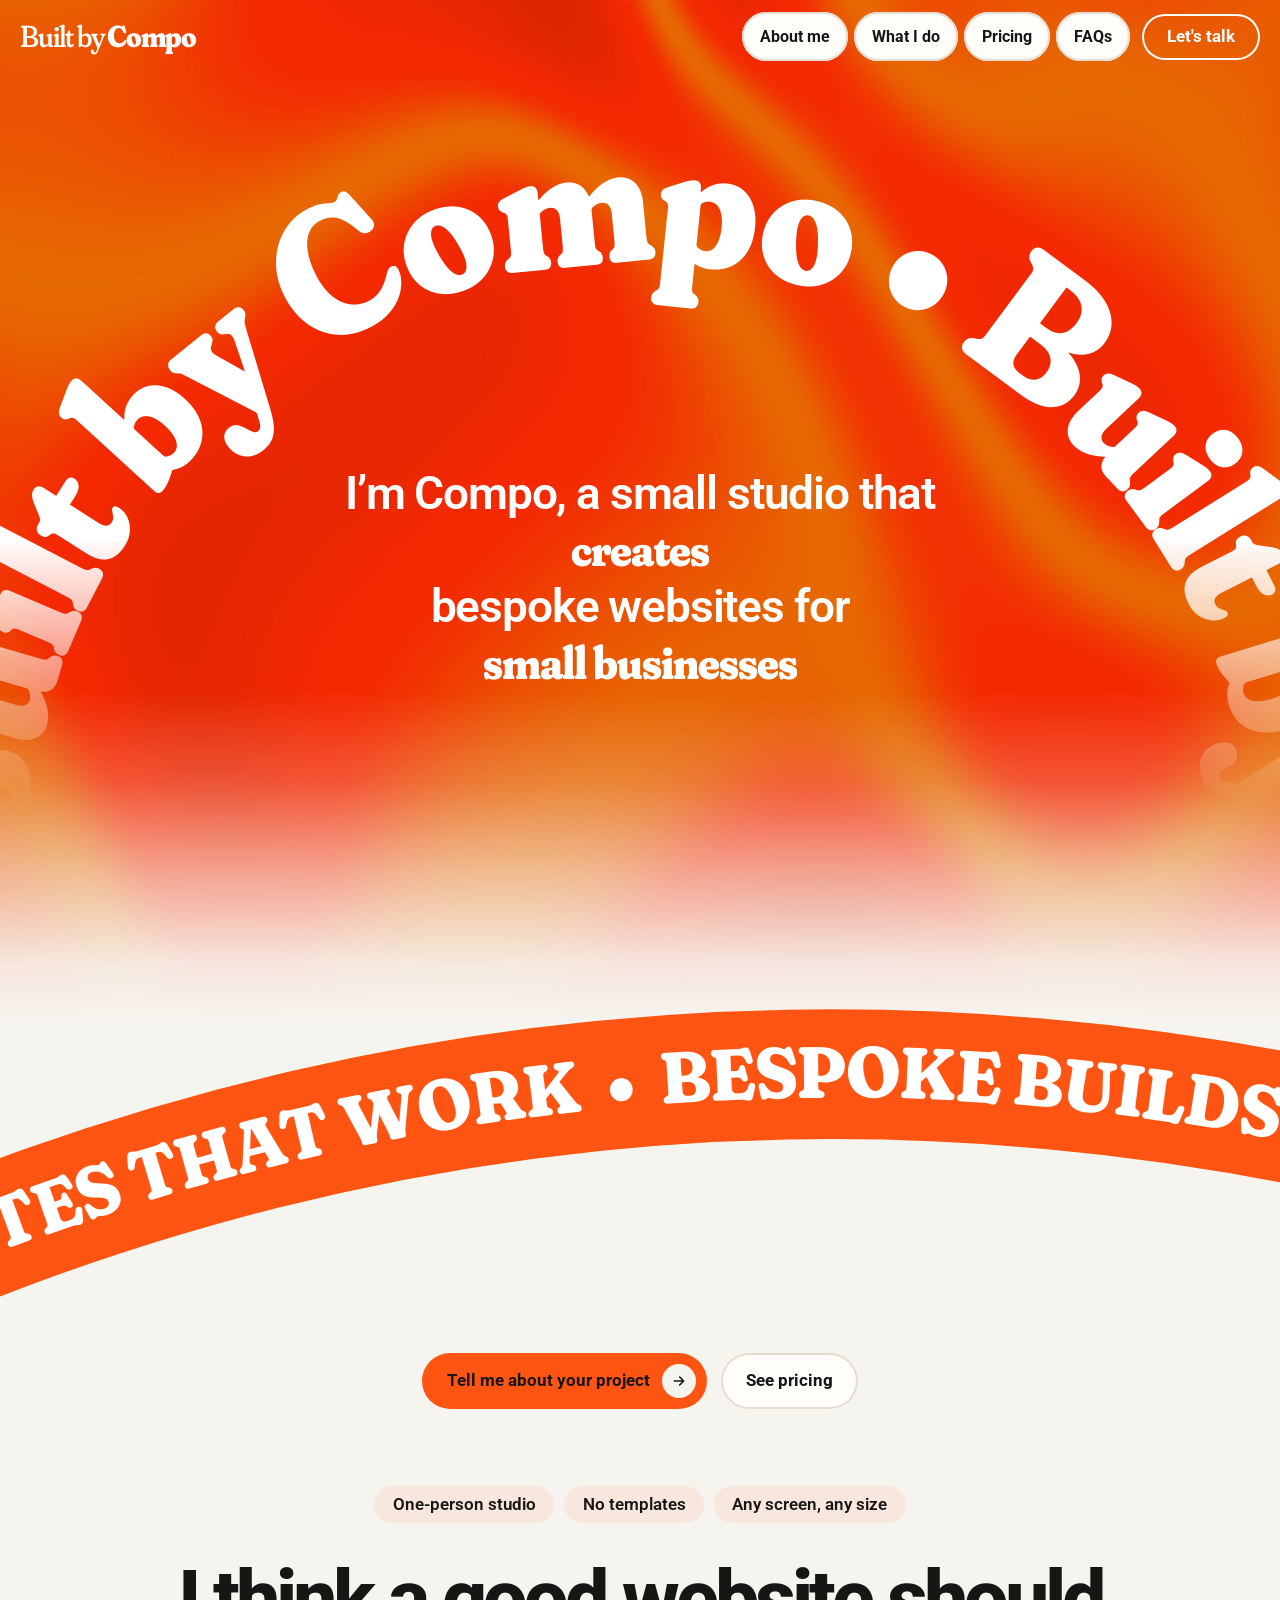
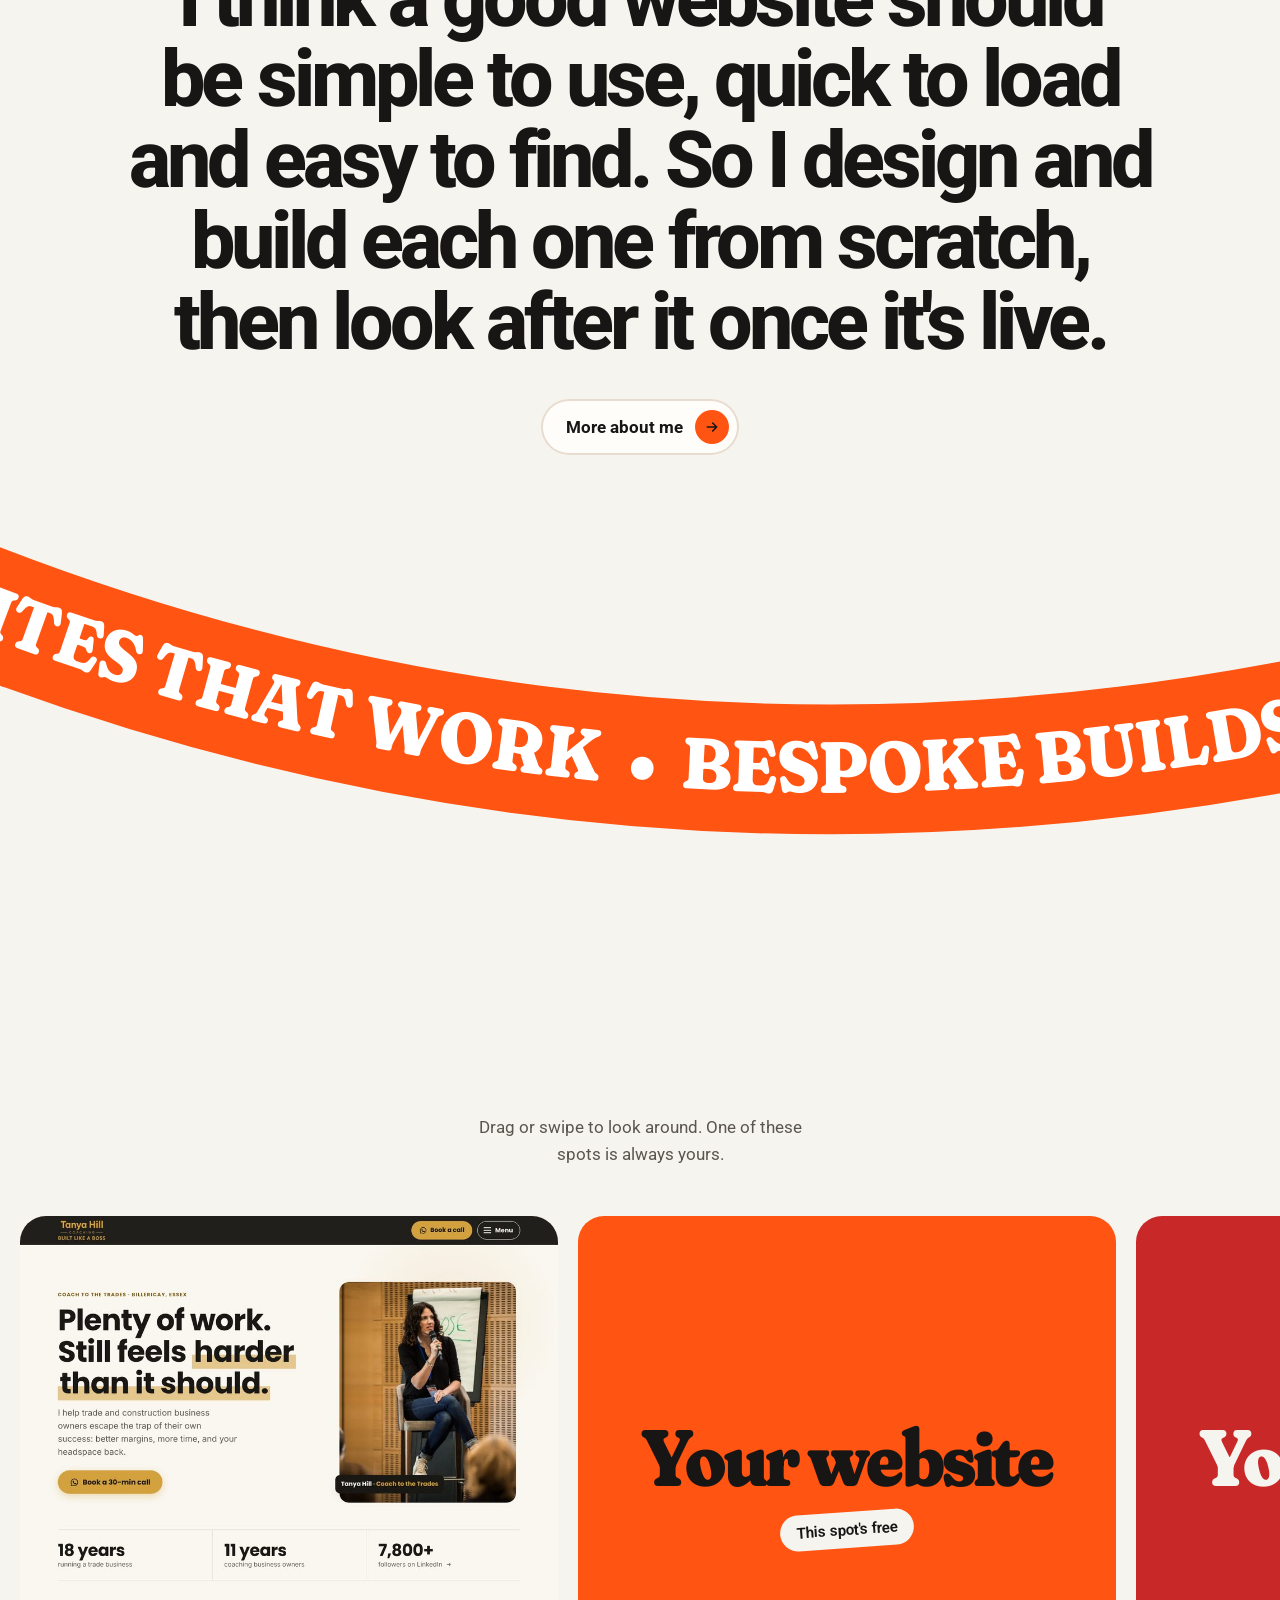
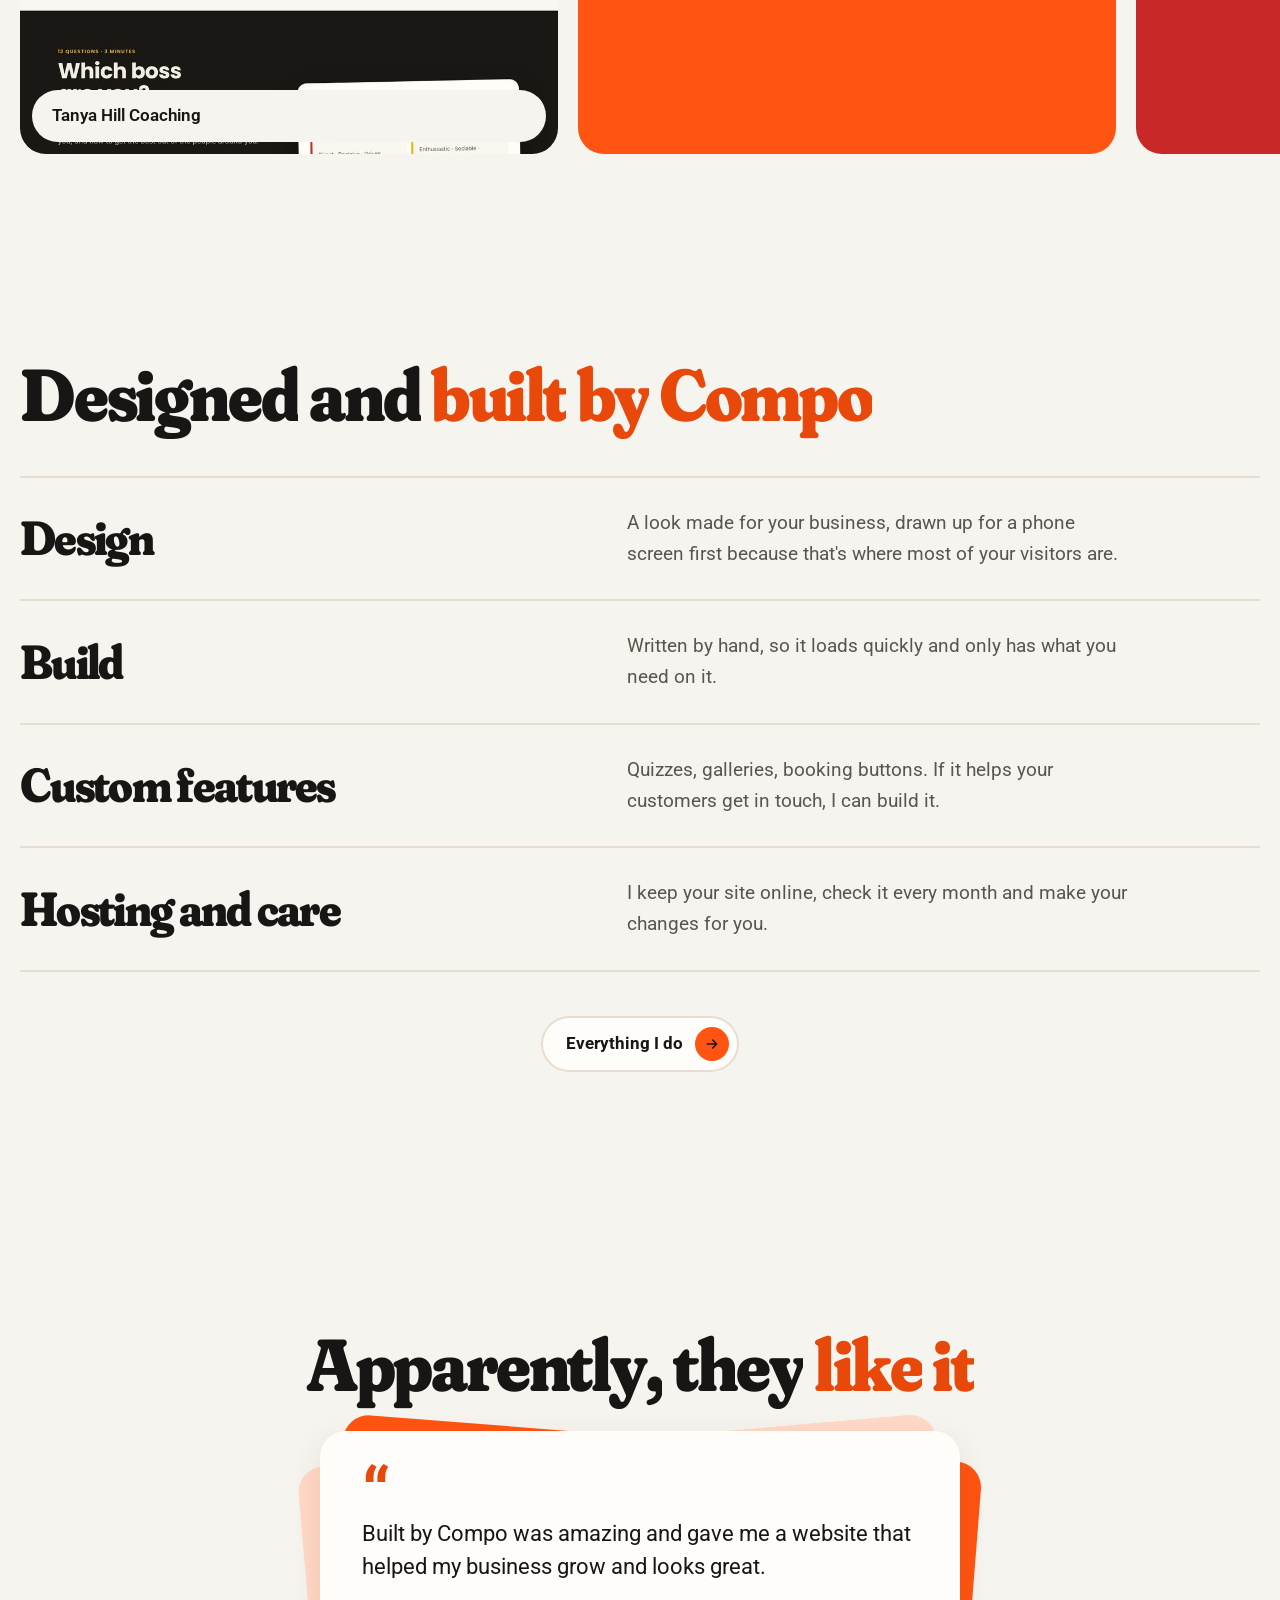
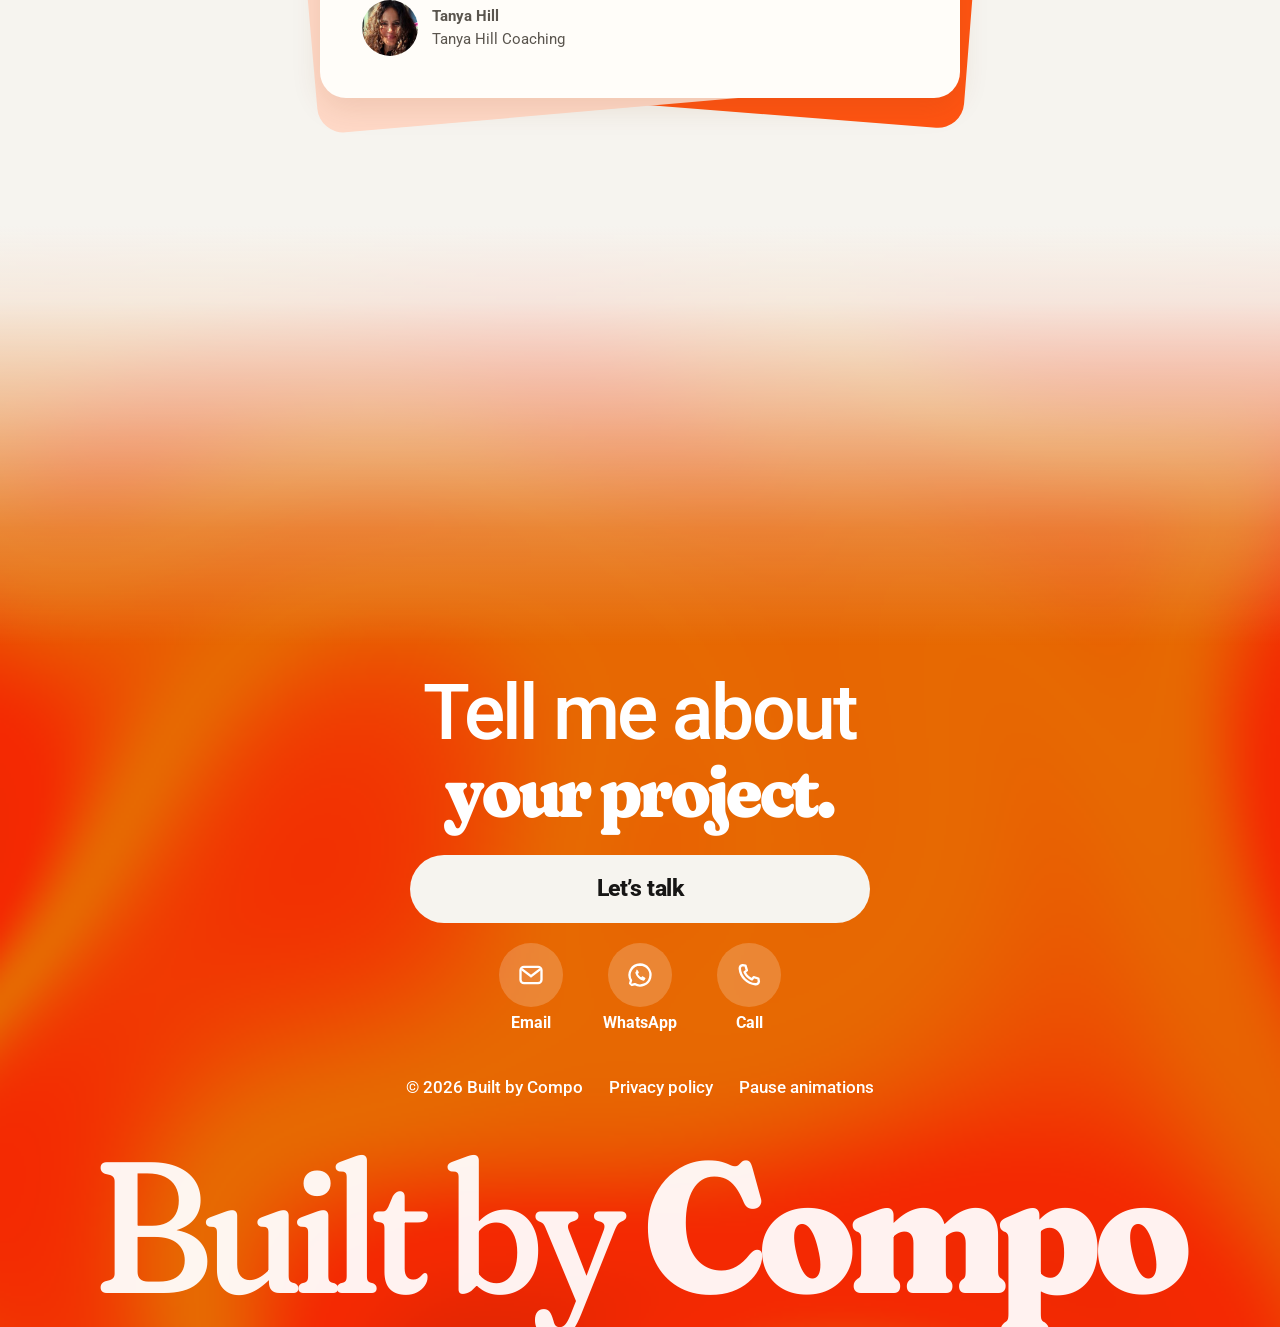
==== commit f4c23f4f: "Clearer WhatsApp icon in footer (preview) Co-Authored-By: Claude Opus 5.5 <noreply@anthropic.com> Cl" ====
--- a/index.html
+++ b/index.html
@@ -139,7 +139,7 @@
       <a class="foot-btn solid" href="contact.html#project-form">Let&#8217;s talk</a>
       <div class="foot-icons">
         <a href="mailto:luke@builtbycompo.co.uk?subject=Website%20enquiry&body=Hi%20Compo%2C%0A%0AI%E2%80%99d%20like%20to%20talk%20about%20a%20website.%0A%0A" aria-label="Email me at luke@builtbycompo.co.uk"><svg viewBox="0 0 24 24" aria-hidden="true"><rect x="3" y="5" width="18" height="14" rx="3" fill="none" stroke="currentColor" stroke-width="2"/><path d="m4 7 8 6 8-6" fill="none" stroke="currentColor" stroke-width="2"/></svg><span>Email</span></a>
-        <a href="https://wa.me/447517945561" rel="noopener" aria-label="WhatsApp me"><svg viewBox="0 0 24 24" aria-hidden="true"><path d="M4 20l1.3-3.9A8 8 0 1 1 8 19z" fill="none" stroke="currentColor" stroke-width="2" stroke-linejoin="round"/><path d="M9 9.5c.4 2 2.2 3.9 4.5 4.6l1.2-1.1 1.6.8-.4 1.4c-3.6.2-7-3.1-7.1-6.6l1.4-.5.8 1.6z" fill="currentColor"/></svg><span>WhatsApp</span></a>
+        <a href="https://wa.me/447517945561" rel="noopener" aria-label="WhatsApp me"><svg viewBox="0 0 24 24" aria-hidden="true"><path d="M12 3a9 9 0 0 0-7.7 13.6L3 21l4.5-1.2A9 9 0 1 0 12 3z" fill="none" stroke="currentColor" stroke-width="2" stroke-linejoin="round"/><path d="M8.9 7.6c.3-.2.7-.2.9.1l1.1 1.8c.2.3.1.7-.1.9l-.7.6c.6 1.4 1.6 2.4 3 3l.6-.7c.2-.3.6-.3.9-.1l1.8 1.1c.3.2.4.6.2.9l-.5.9c-.4.6-1.1.9-1.8.7-3-.9-5.3-3.2-6.2-6.2-.2-.7.1-1.4.7-1.8z" fill="currentColor"/></svg><span>WhatsApp</span></a>
         <a href="tel:+447517945561" aria-label="Call me on 07517 945561"><svg viewBox="0 0 24 24" aria-hidden="true"><path d="M6.5 3.5 9 4l1.2 4-2 1.5a12 12 0 0 0 6.3 6.3l1.5-2 4 1.2.5 2.5c-.3 1.5-1.6 2.5-3.1 2.4C10.5 19.4 4.6 13.5 4.1 6.6 4 5.1 5 3.8 6.5 3.5z" fill="none" stroke="currentColor" stroke-width="2" stroke-linejoin="round"/></svg><span>Call</span></a>
       </div>
     </div>
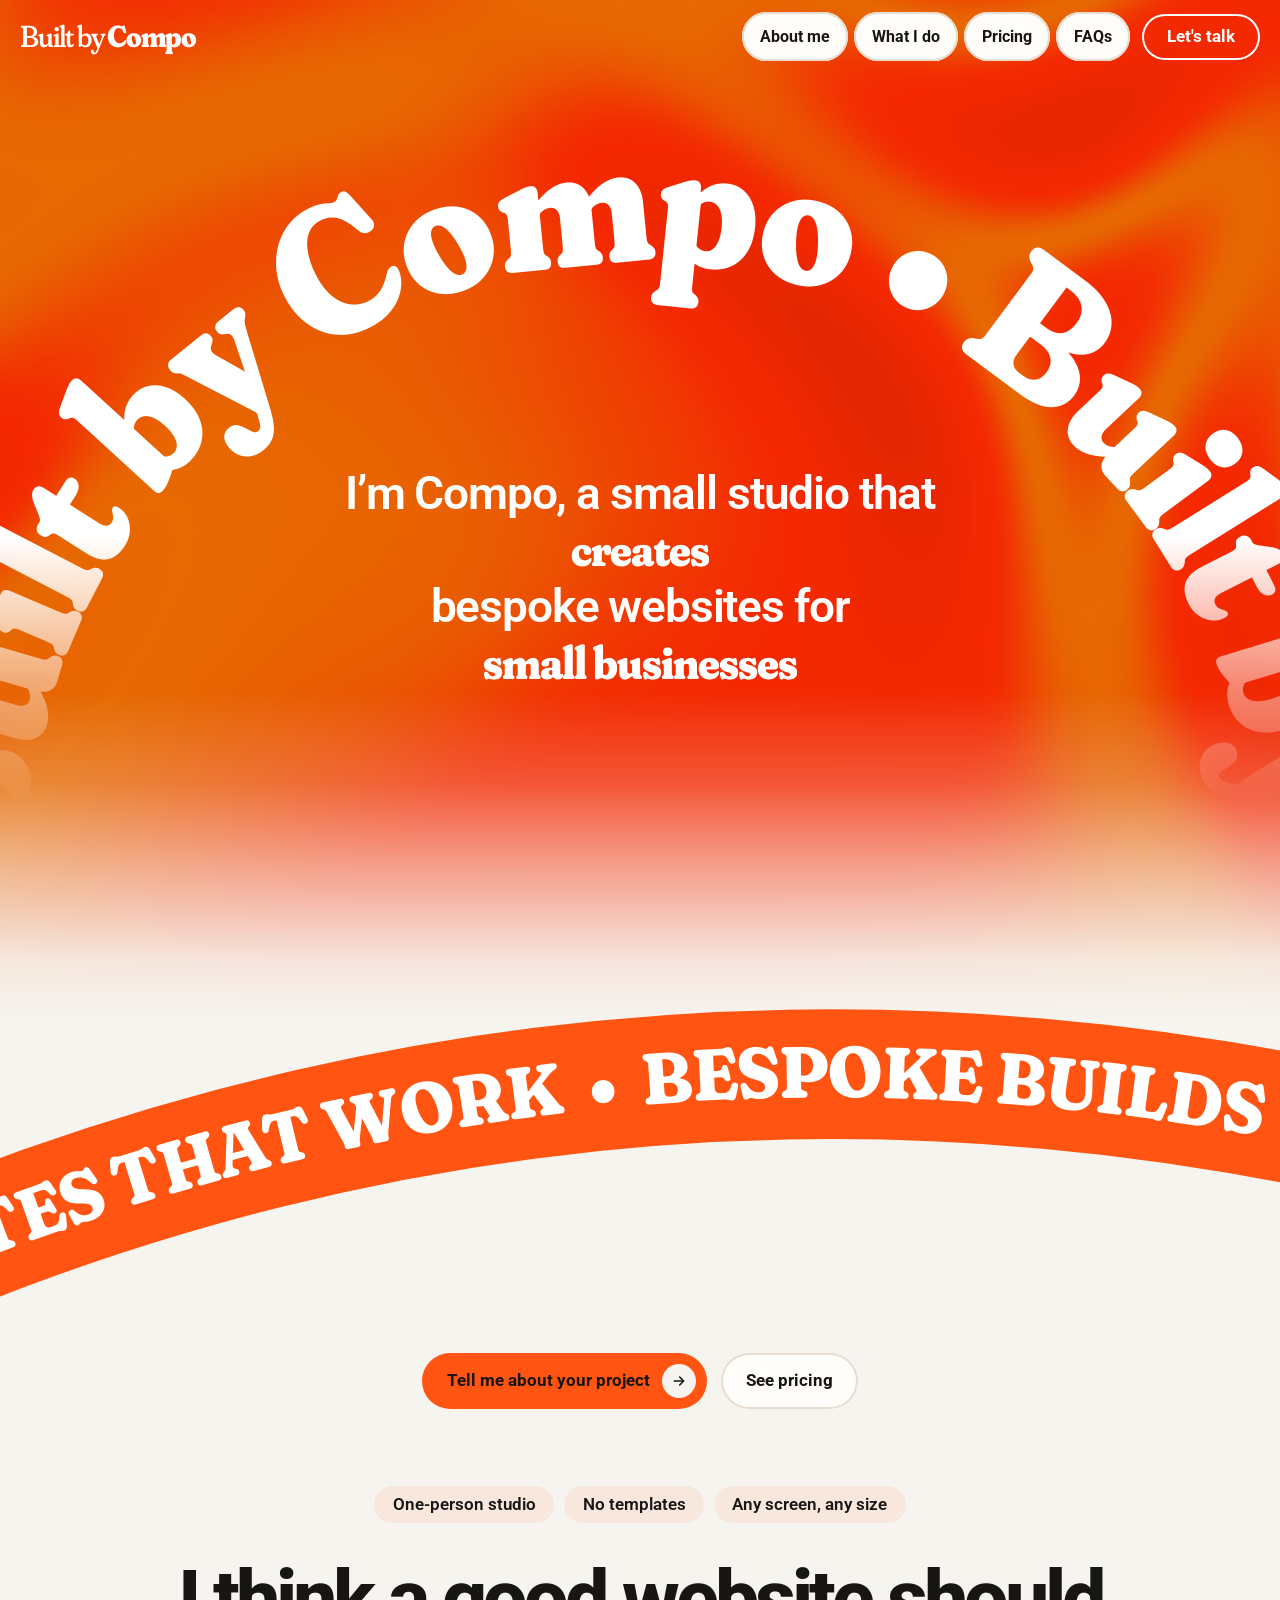
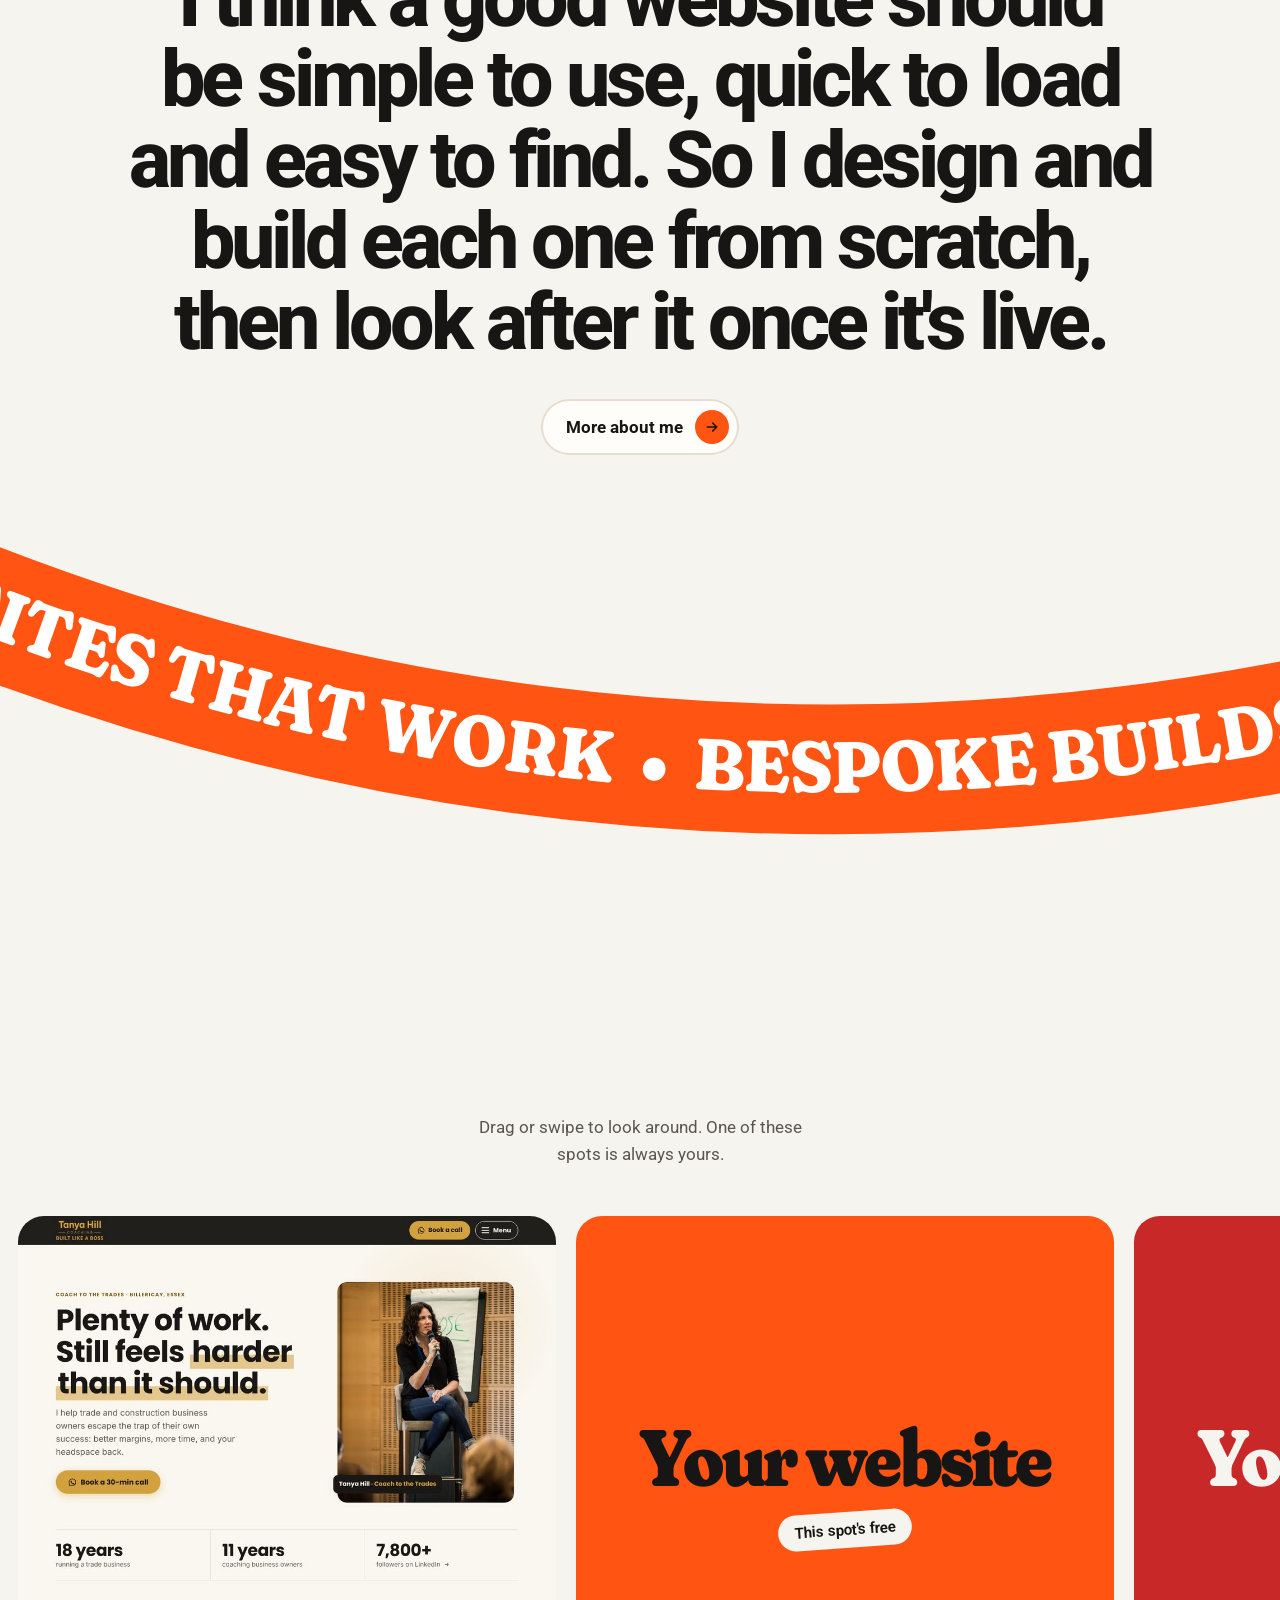
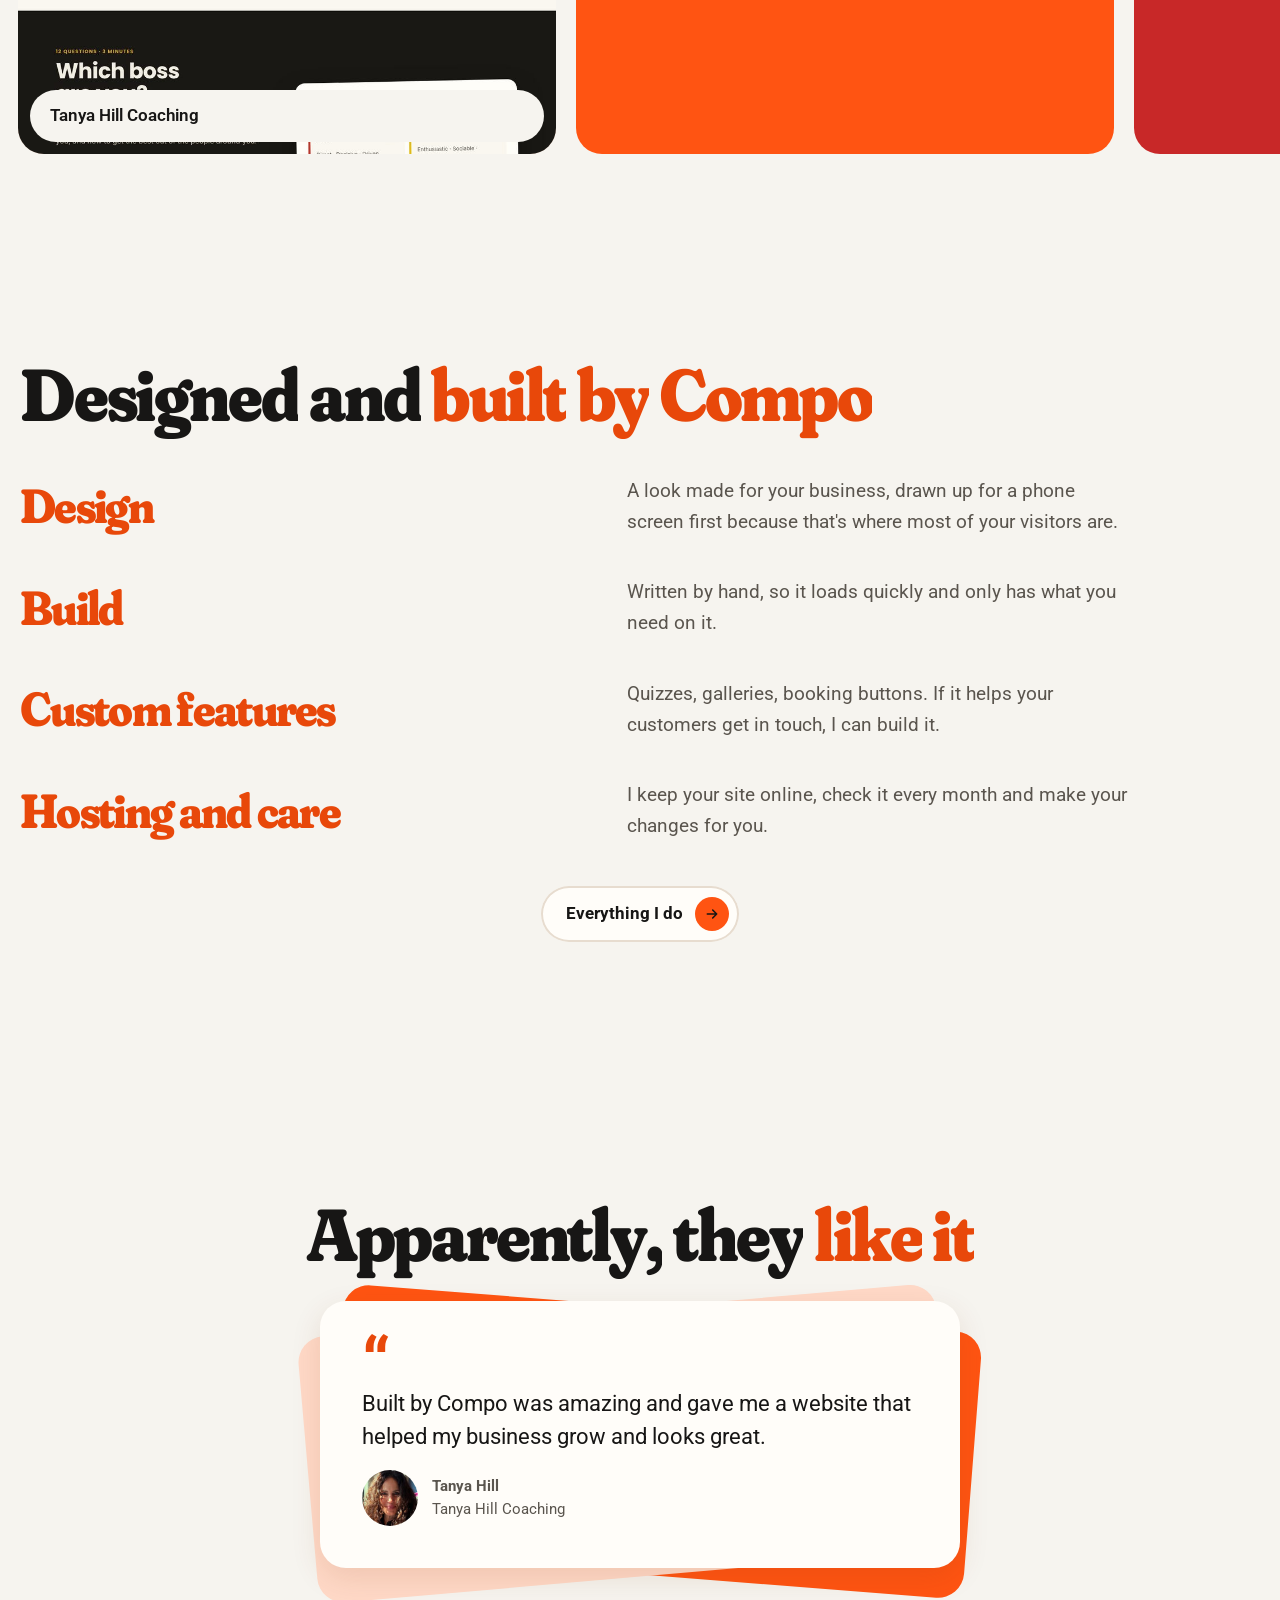
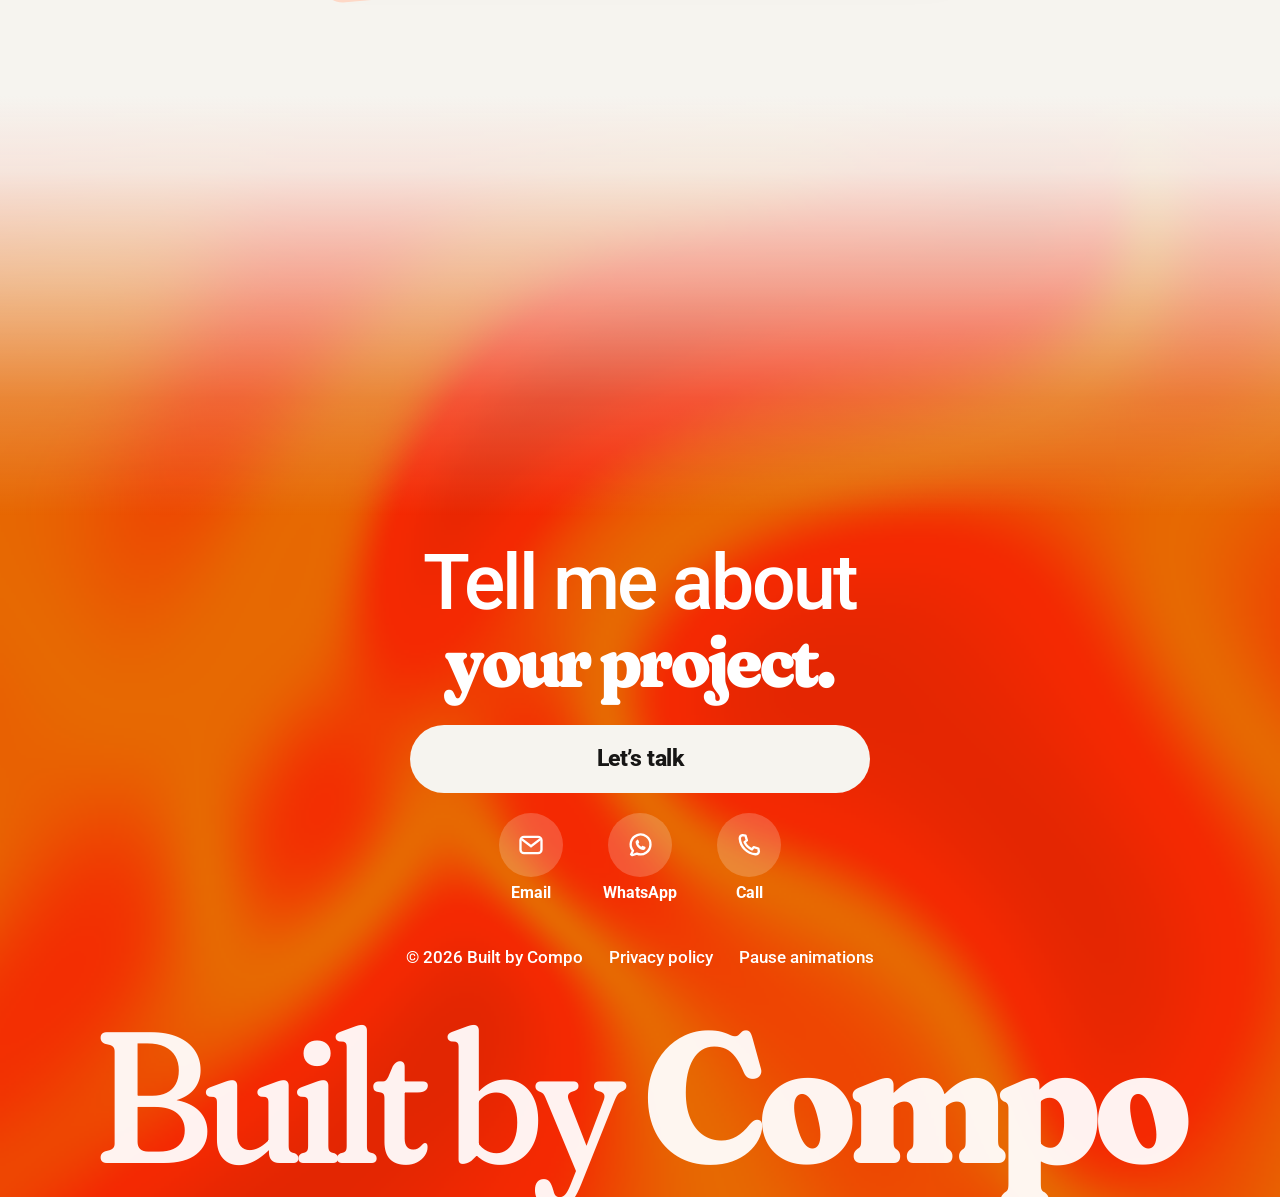
==== commit 56cf66ef: "WhatsApp icon redrawn; home services list without dividers (preview) Co-Authored-By: Claude Opus 5.5" ====
--- a/index.html
+++ b/index.html
@@ -23,7 +23,7 @@
 <link rel="manifest" href="site.webmanifest">
 <link rel="preload" href="fonts/soft-serif-standin.woff" as="font" type="font/woff" crossorigin>
 <link rel="preload" href="fonts/roboto.woff" as="font" type="font/woff" crossorigin>
-<link rel="stylesheet" href="css/site.css?v=51f3182c">
+<link rel="stylesheet" href="css/site.css?v=a1c0afd3">
 <script>(function(){try{var r=document.referrer,same=r&&new URL(r).host===location.host;if(!same&&!(window.matchMedia&&matchMedia("(prefers-reduced-motion: reduce)").matches))document.documentElement.classList.add("intro")}catch(e){}})()</script>
 <script type="application/ld+json">[{"@context": "https://schema.org", "@type": "ProfessionalService", "name": "Built by Compo", "url": "https://builtbycompo.co.uk/", "email": "luke@builtbycompo.co.uk", "telephone": "+447517945561", "areaServed": "GB", "address": {"@type": "PostalAddress", "addressRegion": "Essex", "addressCountry": "GB"}, "description": "Bespoke websites for small businesses, designed, built and looked after by Compo."}, {"@context": "https://schema.org", "@type": "WebSite", "name": "Built by Compo", "url": "https://builtbycompo.co.uk/"}]</script>
 </head>
@@ -105,7 +105,7 @@
     <div style="display:grid;gap:14px">
       <h2 id="svc-h" class="reveal">Designed and <span class="coop">built by Compo</span></h2>
     </div>
-    <ul class="svc-list">
+    <ul class="svc-list spaced">
       <li class="reveal"><h3>Design</h3><p>A look made for your business, drawn up for a phone screen first because that's where most of your visitors are.</p></li>
       <li class="reveal"><h3>Build</h3><p>Written by hand, so it loads quickly and only has what you need on it.</p></li>
       <li class="reveal"><h3>Custom features</h3><p>Quizzes, galleries, booking buttons. If it helps your customers get in touch, I can build it.</p></li>
@@ -139,7 +139,7 @@
       <a class="foot-btn solid" href="contact.html#project-form">Let&#8217;s talk</a>
       <div class="foot-icons">
         <a href="mailto:luke@builtbycompo.co.uk?subject=Website%20enquiry&body=Hi%20Compo%2C%0A%0AI%E2%80%99d%20like%20to%20talk%20about%20a%20website.%0A%0A" aria-label="Email me at luke@builtbycompo.co.uk"><svg viewBox="0 0 24 24" aria-hidden="true"><rect x="3" y="5" width="18" height="14" rx="3" fill="none" stroke="currentColor" stroke-width="2"/><path d="m4 7 8 6 8-6" fill="none" stroke="currentColor" stroke-width="2"/></svg><span>Email</span></a>
-        <a href="https://wa.me/447517945561" rel="noopener" aria-label="WhatsApp me"><svg viewBox="0 0 24 24" aria-hidden="true"><path d="M12 3a9 9 0 0 0-7.7 13.6L3 21l4.5-1.2A9 9 0 1 0 12 3z" fill="none" stroke="currentColor" stroke-width="2" stroke-linejoin="round"/><path d="M8.9 7.6c.3-.2.7-.2.9.1l1.1 1.8c.2.3.1.7-.1.9l-.7.6c.6 1.4 1.6 2.4 3 3l.6-.7c.2-.3.6-.3.9-.1l1.8 1.1c.3.2.4.6.2.9l-.5.9c-.4.6-1.1.9-1.8.7-3-.9-5.3-3.2-6.2-6.2-.2-.7.1-1.4.7-1.8z" fill="currentColor"/></svg><span>WhatsApp</span></a>
+        <a href="https://wa.me/447517945561" rel="noopener" aria-label="WhatsApp me"><svg viewBox="0 0 24 24" aria-hidden="true"><path d="M5.99 16.97A8.5 8.5 0 1 1 9.32 19.38L3.8 21.2Z" fill="none" stroke="currentColor" stroke-width="2" stroke-linejoin="round"/><path d="M9.4 6.9c.45-.1.85.15 1 .55l.95 2.25c.12.3.05.65-.17.88l-.75.8c.75 1.45 1.9 2.65 3.35 3.4l.8-.78c.23-.22.58-.28.88-.15l2.25 1c.4.17.63.6.5 1.02l-.2.75c-.3 1-1.3 1.65-2.35 1.5-4.2-.6-7.45-3.85-8.05-8.05-.15-1.05.5-2.05 1.5-2.35z" fill="currentColor" transform="translate(12.5 11.6) scale(.8) translate(-12.9 -12.35)"/></svg><span>WhatsApp</span></a>
         <a href="tel:+447517945561" aria-label="Call me on 07517 945561"><svg viewBox="0 0 24 24" aria-hidden="true"><path d="M6.5 3.5 9 4l1.2 4-2 1.5a12 12 0 0 0 6.3 6.3l1.5-2 4 1.2.5 2.5c-.3 1.5-1.6 2.5-3.1 2.4C10.5 19.4 4.6 13.5 4.1 6.6 4 5.1 5 3.8 6.5 3.5z" fill="none" stroke="currentColor" stroke-width="2" stroke-linejoin="round"/></svg><span>Call</span></a>
       </div>
     </div>
@@ -147,7 +147,7 @@
   </div>
   <a class="foot-logo" href="./" aria-label="Built by Compo, home">Built by <b>Compo</b></a>
 </footer>
-<script src="js/site.js?v=51f3182c"></script>
-<script src="js/liquid.js?v=51f3182c"></script>
+<script src="js/site.js?v=a1c0afd3"></script>
+<script src="js/liquid.js?v=a1c0afd3"></script>
 </body>
 </html>
--- a/css/site.css
+++ b/css/site.css
@@ -487,3 +487,8 @@
 @media (hover: hover) and (pointer: fine) { .foot-icons a:hover svg { background: #fff; color: var(--ink); scale: 1.06; } }
 .foot-icons a:focus-visible { outline: 3px solid #fff; outline-offset: 4px; border-radius: 12px; }
 @media (prefers-reduced-motion: reduce) { .foot-icons svg { transition: none; } }
+
+/* Home services list without dividers: space and orange headings (24 Nov 2026) */
+.svc-list.spaced { display: grid; gap: clamp(26px, 4vw, 40px); }
+.svc-list.spaced li, .svc-list.spaced li:last-child { border: 0; padding-block: 0; }
+.svc-list.spaced h3 { color: var(--orange-text); }
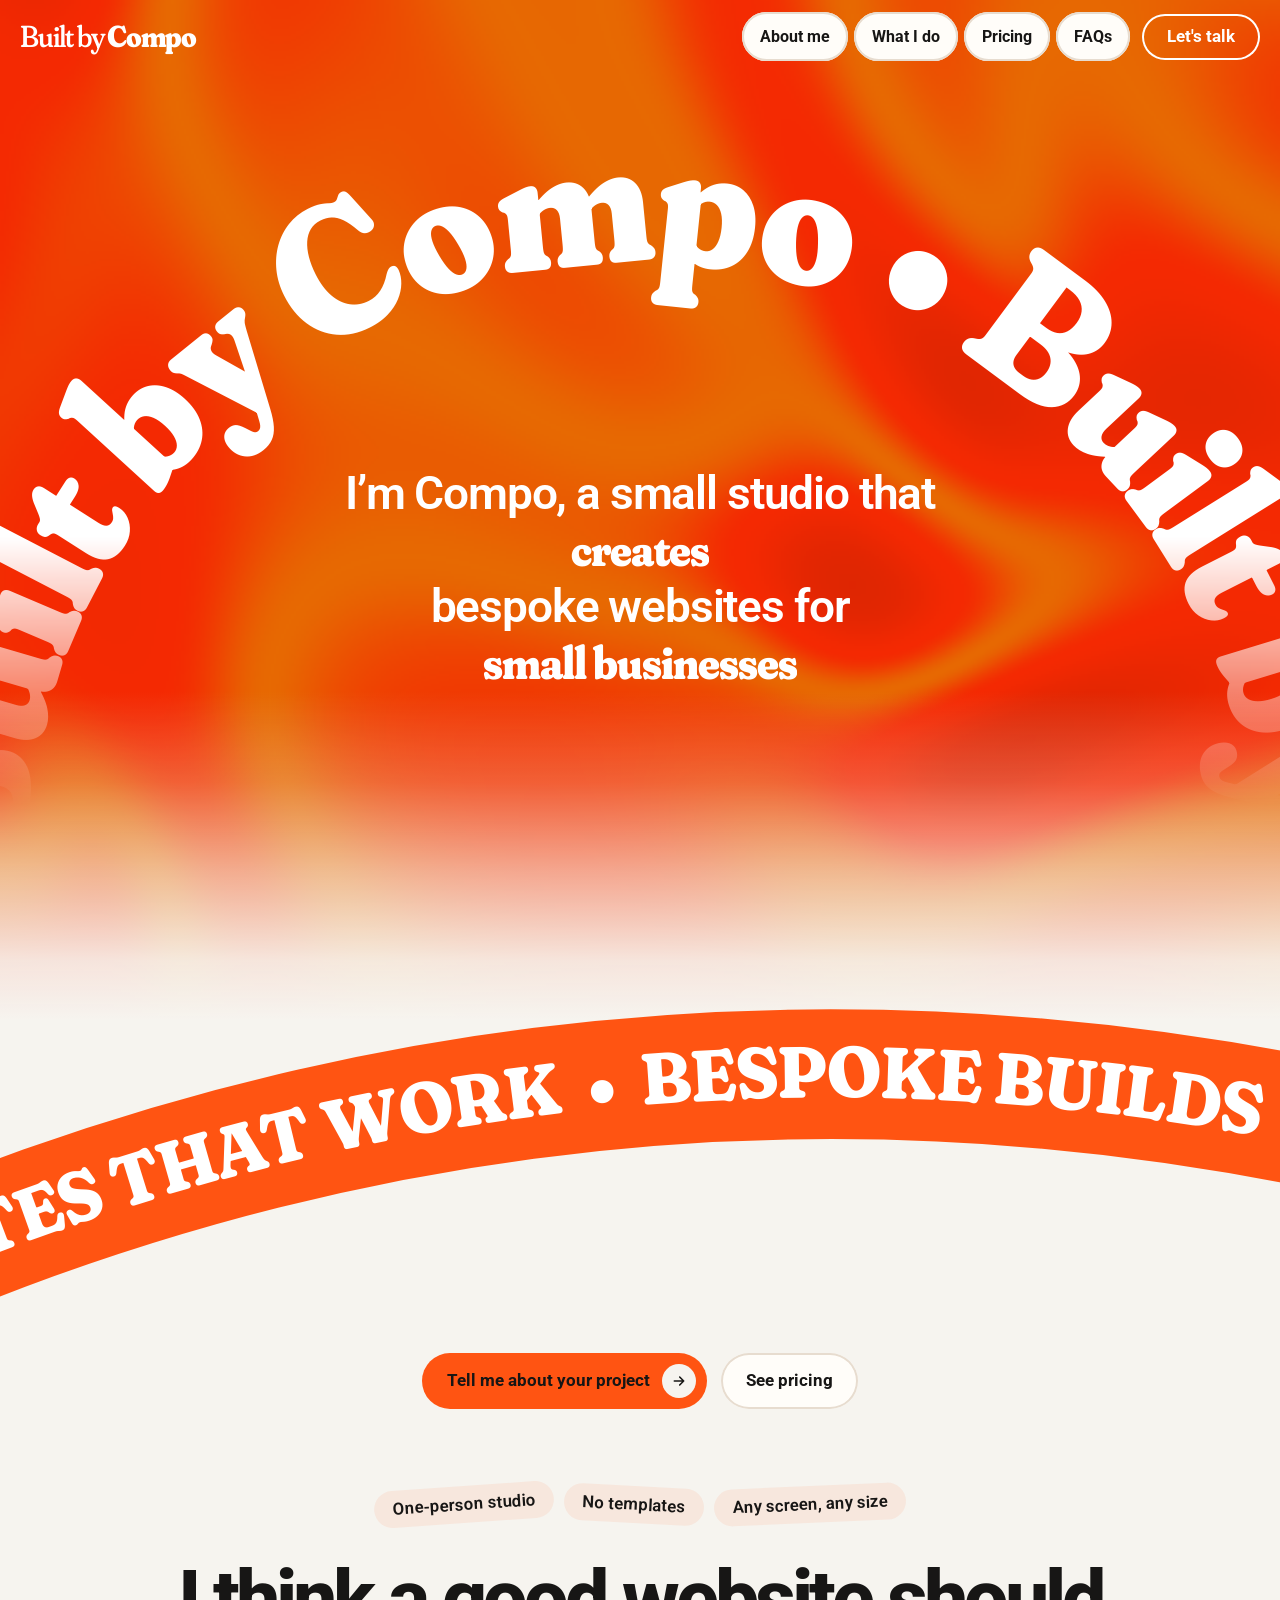
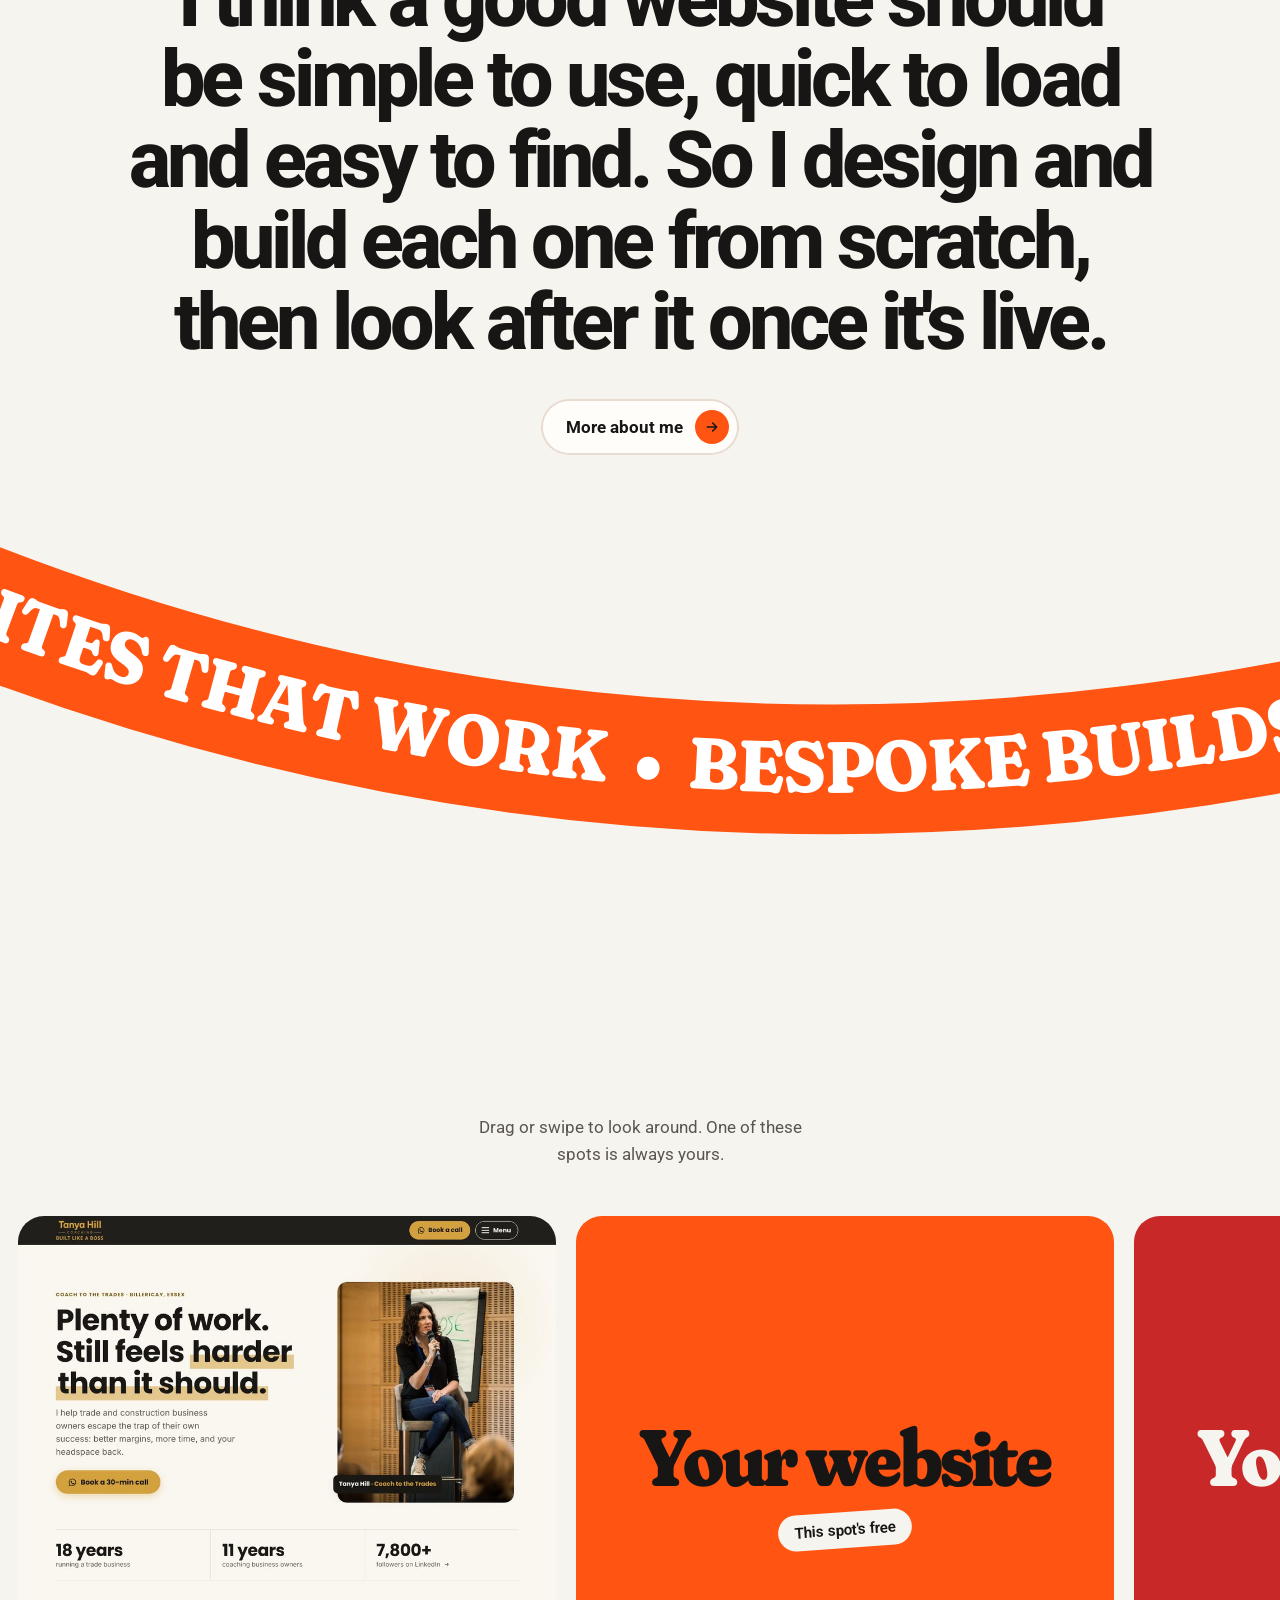
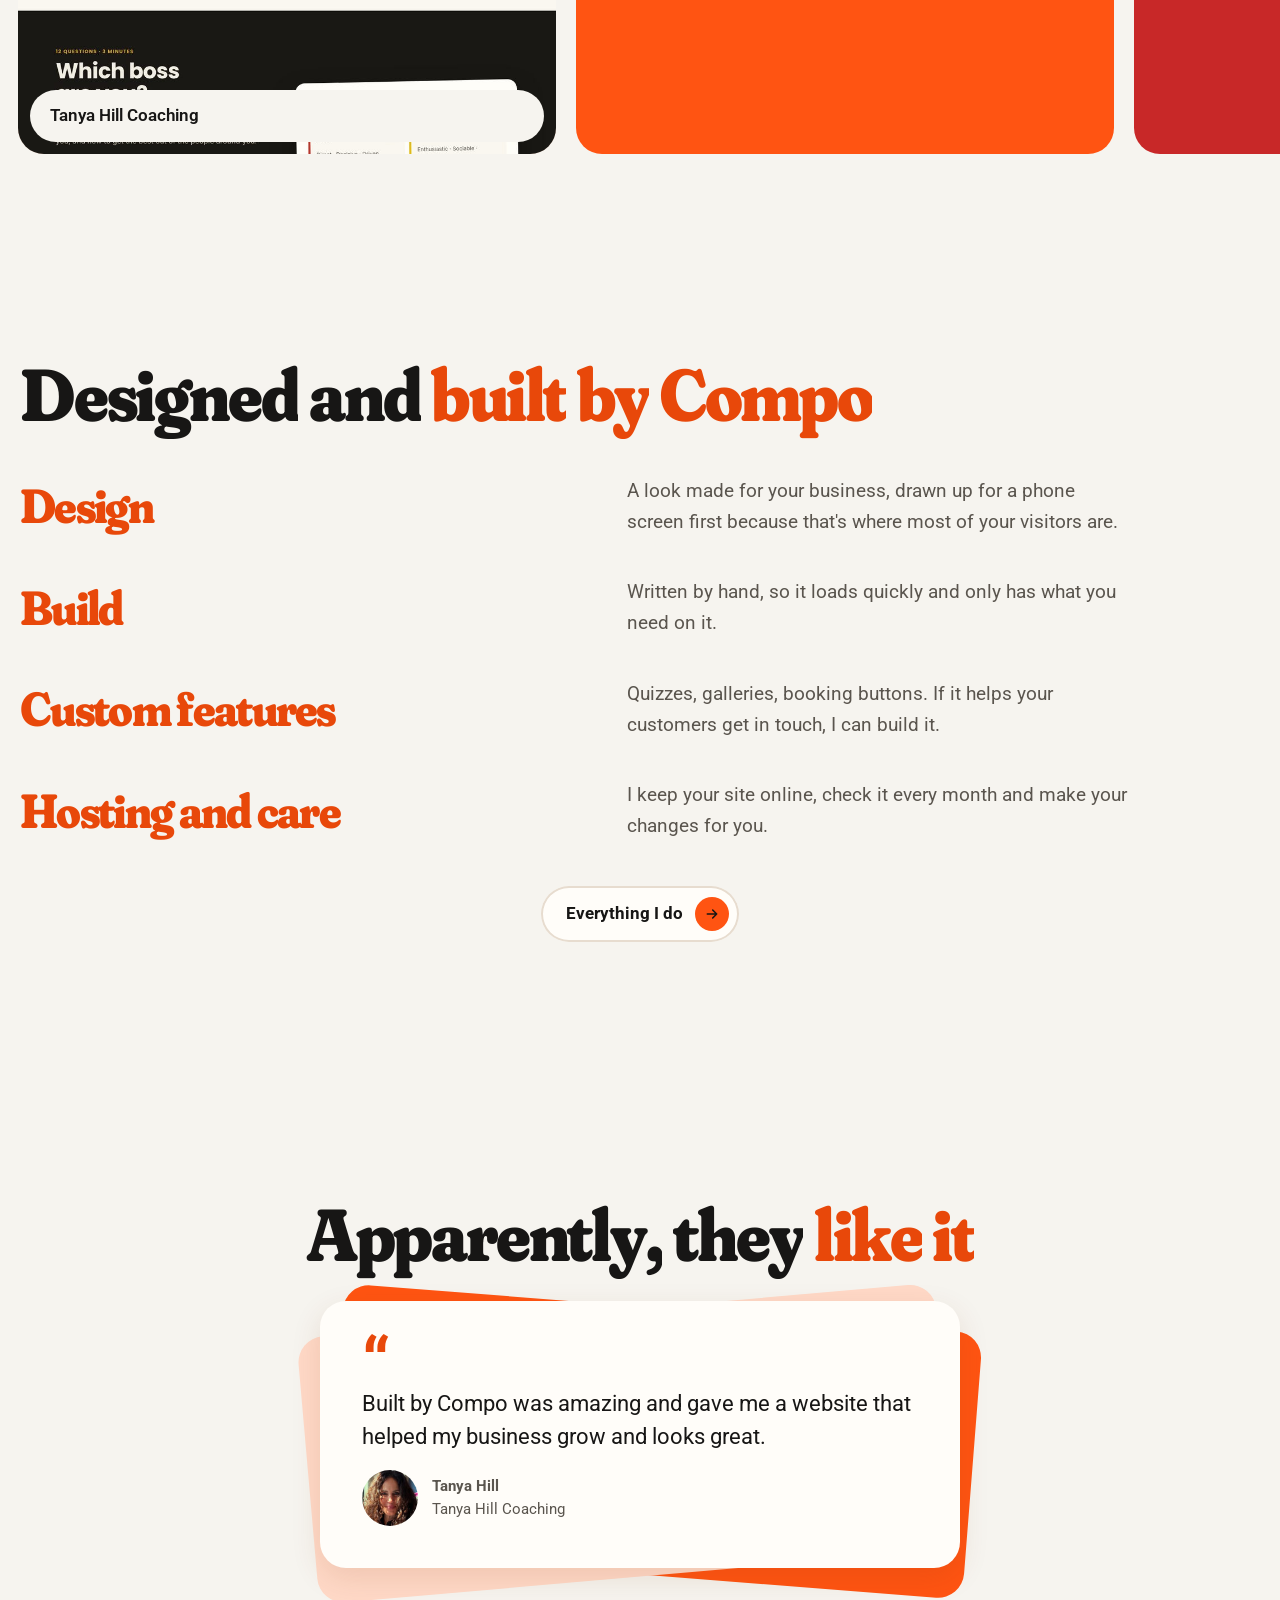
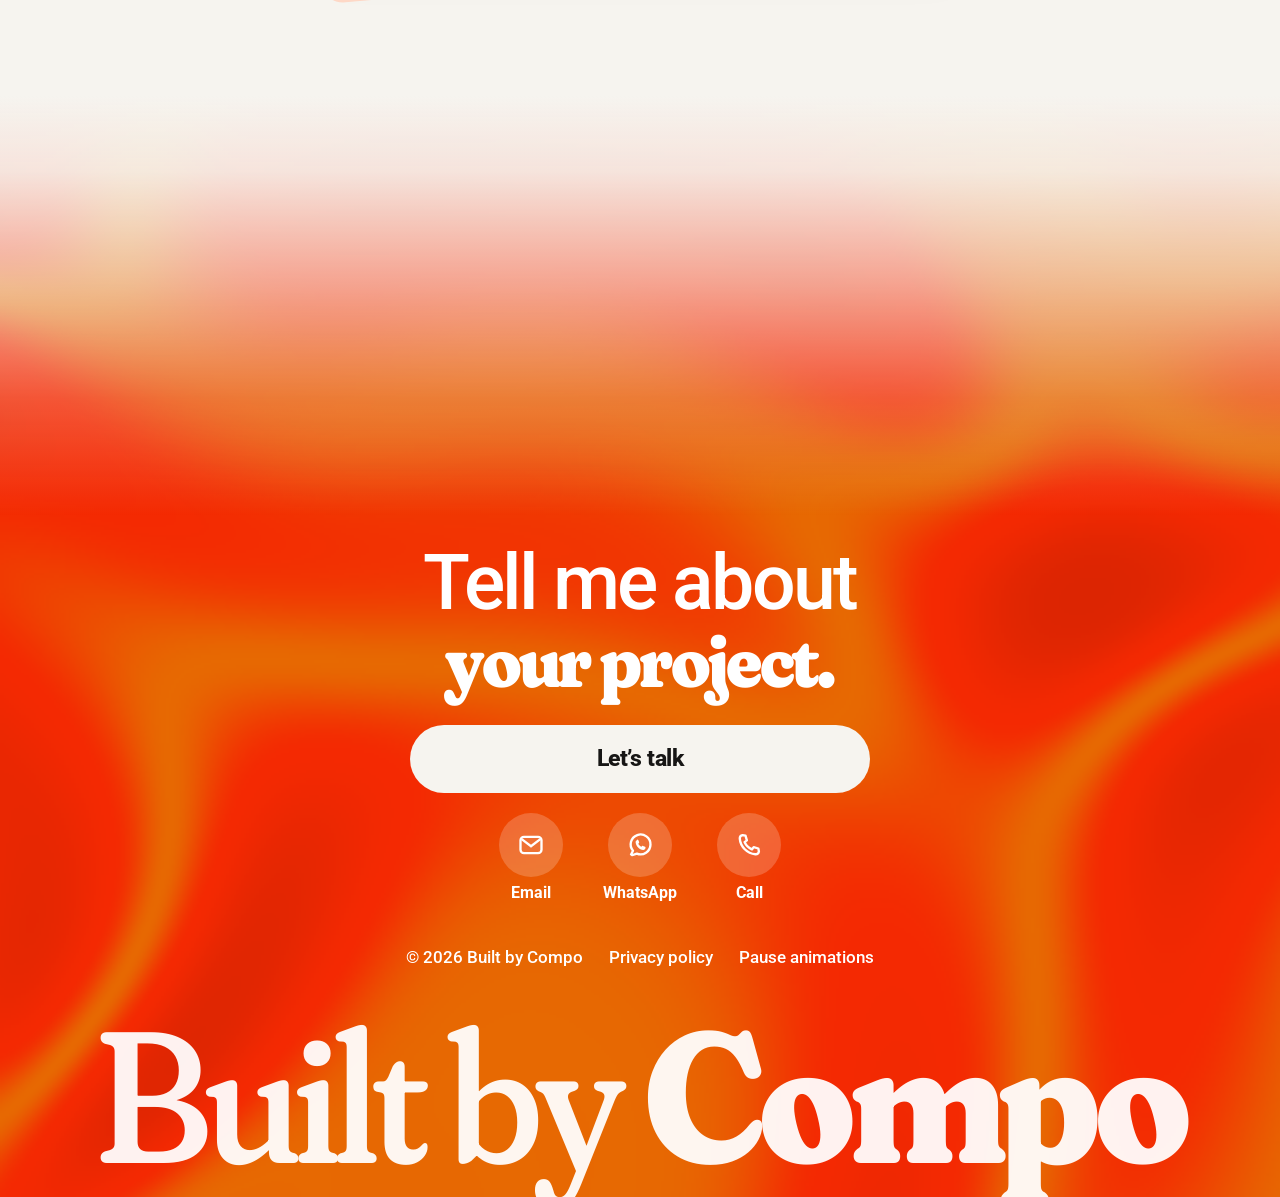
==== commit 78427032: "Tilted fact pills again; remove divider lines site-wide (preview) Co-Authored-By: Claude Opus 5.5 <n" ====
--- a/index.html
+++ b/index.html
@@ -23,7 +23,7 @@
 <link rel="manifest" href="site.webmanifest">
 <link rel="preload" href="fonts/soft-serif-standin.woff" as="font" type="font/woff" crossorigin>
 <link rel="preload" href="fonts/roboto.woff" as="font" type="font/woff" crossorigin>
-<link rel="stylesheet" href="css/site.css?v=a1c0afd3">
+<link rel="stylesheet" href="css/site.css?v=8f8d2694">
 <script>(function(){try{var r=document.referrer,same=r&&new URL(r).host===location.host;if(!same&&!(window.matchMedia&&matchMedia("(prefers-reduced-motion: reduce)").matches))document.documentElement.classList.add("intro")}catch(e){}})()</script>
 <script type="application/ld+json">[{"@context": "https://schema.org", "@type": "ProfessionalService", "name": "Built by Compo", "url": "https://builtbycompo.co.uk/", "email": "luke@builtbycompo.co.uk", "telephone": "+447517945561", "areaServed": "GB", "address": {"@type": "PostalAddress", "addressRegion": "Essex", "addressCountry": "GB"}, "description": "Bespoke websites for small businesses, designed, built and looked after by Compo."}, {"@context": "https://schema.org", "@type": "WebSite", "name": "Built by Compo", "url": "https://builtbycompo.co.uk/"}]</script>
 </head>
@@ -69,7 +69,7 @@
 
 <section class="statement-sec">
   <div class="wrap">
-    <ul class="fact-row" aria-label="About Built by Compo"><li class="fact">One-person studio</li><li class="fact">No templates</li><li class="fact">Any screen, any size</li></ul>
+    <ul class="fact-row" aria-label="About Built by Compo"><li class="fact" style="--r:-4deg">One-person studio</li><li class="fact" style="--r:3deg">No templates</li><li class="fact" style="--r:-2.5deg">Any screen, any size</li></ul>
     <p class="statement" data-fill>I think a good website should be simple to use, quick to load and easy to find. So I design and build each one from scratch, then look after it once it's live.</p>
     <div class="row reveal"><a class="btn ghost" href="about.html">More about me <svg viewBox="0 0 24 24" fill="none" stroke="currentColor" stroke-width="2.4" stroke-linecap="round" stroke-linejoin="round" aria-hidden="true"><path d="M5 12h14M13 6l6 6-6 6"/></svg></a></div>
   </div>
@@ -105,7 +105,7 @@
     <div style="display:grid;gap:14px">
       <h2 id="svc-h" class="reveal">Designed and <span class="coop">built by Compo</span></h2>
     </div>
-    <ul class="svc-list spaced">
+    <ul class="svc-list">
       <li class="reveal"><h3>Design</h3><p>A look made for your business, drawn up for a phone screen first because that's where most of your visitors are.</p></li>
       <li class="reveal"><h3>Build</h3><p>Written by hand, so it loads quickly and only has what you need on it.</p></li>
       <li class="reveal"><h3>Custom features</h3><p>Quizzes, galleries, booking buttons. If it helps your customers get in touch, I can build it.</p></li>
@@ -147,7 +147,7 @@
   </div>
   <a class="foot-logo" href="./" aria-label="Built by Compo, home">Built by <b>Compo</b></a>
 </footer>
-<script src="js/site.js?v=a1c0afd3"></script>
-<script src="js/liquid.js?v=a1c0afd3"></script>
+<script src="js/site.js?v=8f8d2694"></script>
+<script src="js/liquid.js?v=8f8d2694"></script>
 </body>
 </html>
--- a/css/site.css
+++ b/css/site.css
@@ -488,7 +488,12 @@
 .foot-icons a:focus-visible { outline: 3px solid #fff; outline-offset: 4px; border-radius: 12px; }
 @media (prefers-reduced-motion: reduce) { .foot-icons svg { transition: none; } }
 
-/* Home services list without dividers: space and orange headings (24 Nov 2026) */
-.svc-list.spaced { display: grid; gap: clamp(26px, 4vw, 40px); }
-.svc-list.spaced li, .svc-list.spaced li:last-child { border: 0; padding-block: 0; }
-.svc-list.spaced h3 { color: var(--orange-text); }
+
+/* No divider lines anywhere: space instead, orange headings (24 Nov 2026). Legal-page tables keep their row lines for readability. */
+.svc-list { display: grid; gap: clamp(26px, 4vw, 40px); }
+.svc-list li, .svc-list li:last-child { border: 0; padding-block: 0; }
+.svc-list h3 { color: var(--orange-text); }
+.svc-block { border-top: 0; }
+.notes > div { border-top: 0; padding-top: 0; }
+.plain-list li { border-top: 0; padding-top: 0; }
+.fact { display: inline-block; transform: rotate(var(--r, 0deg)); }
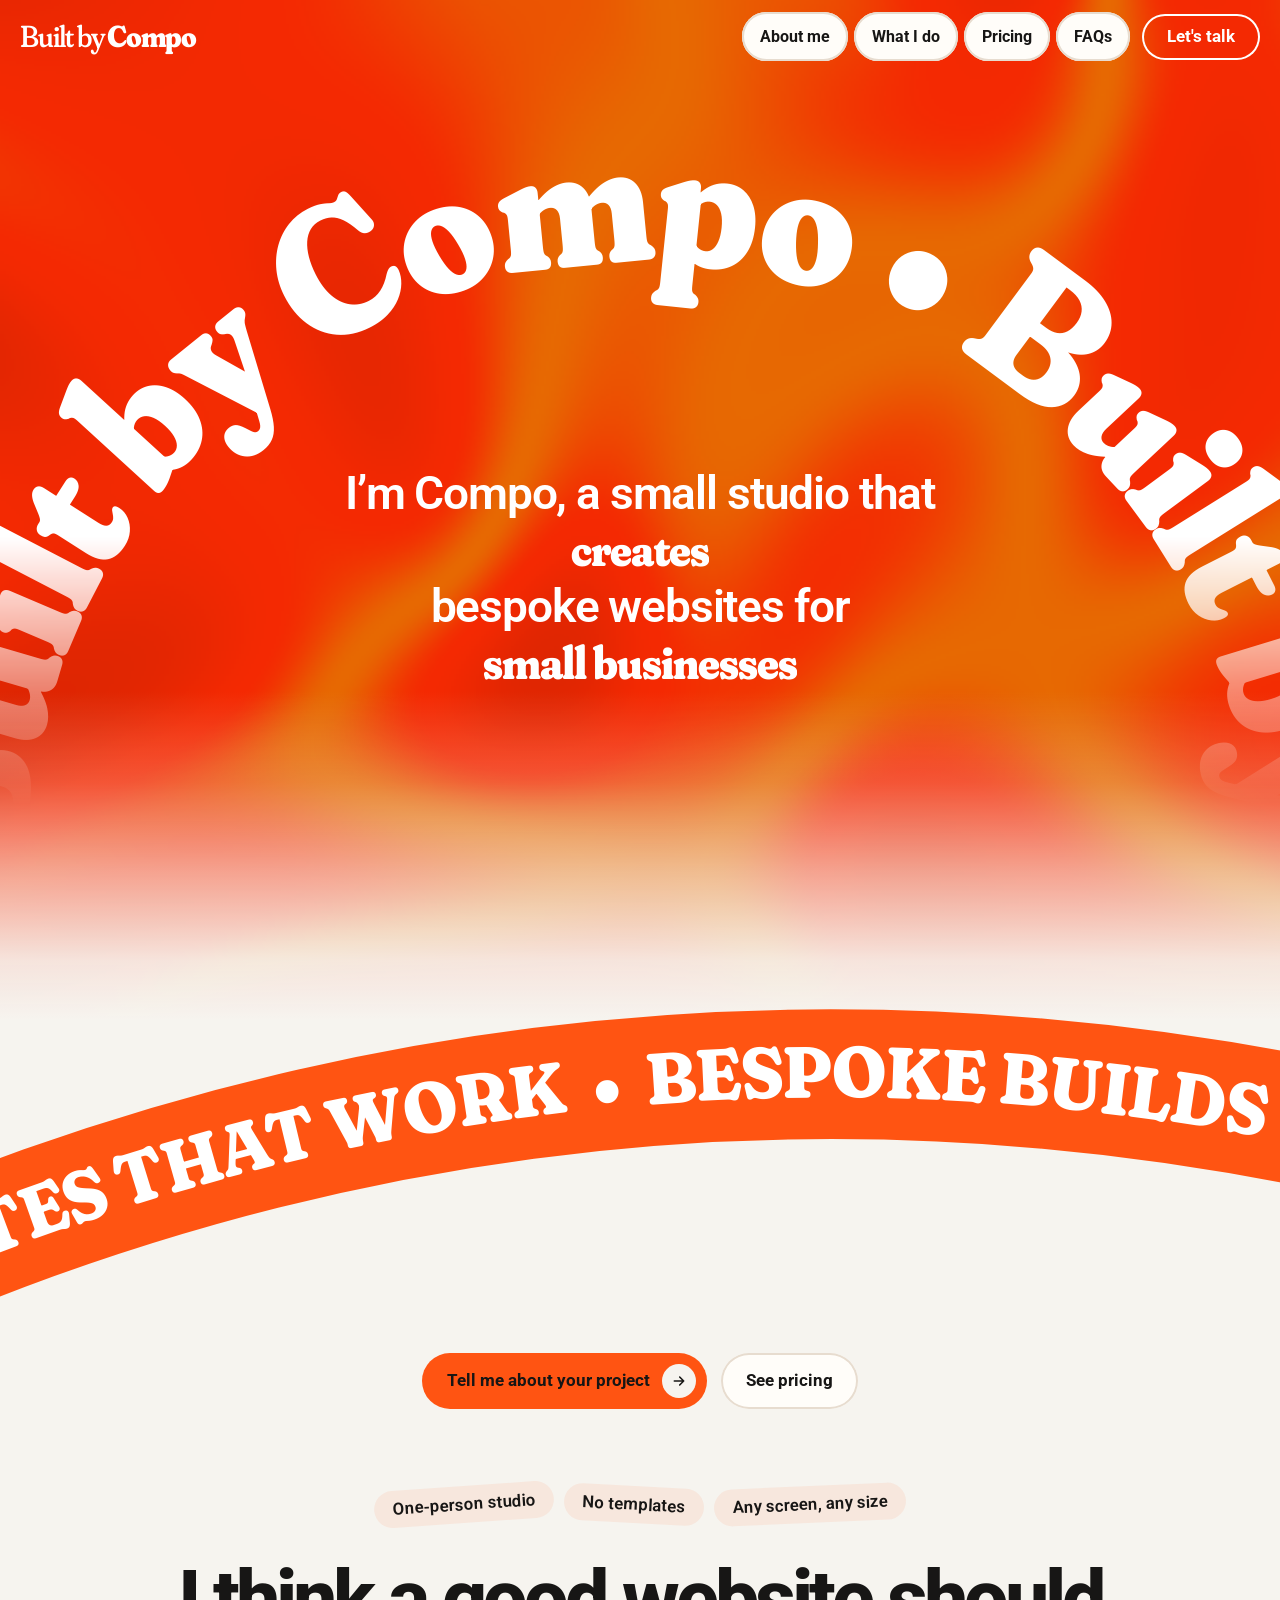
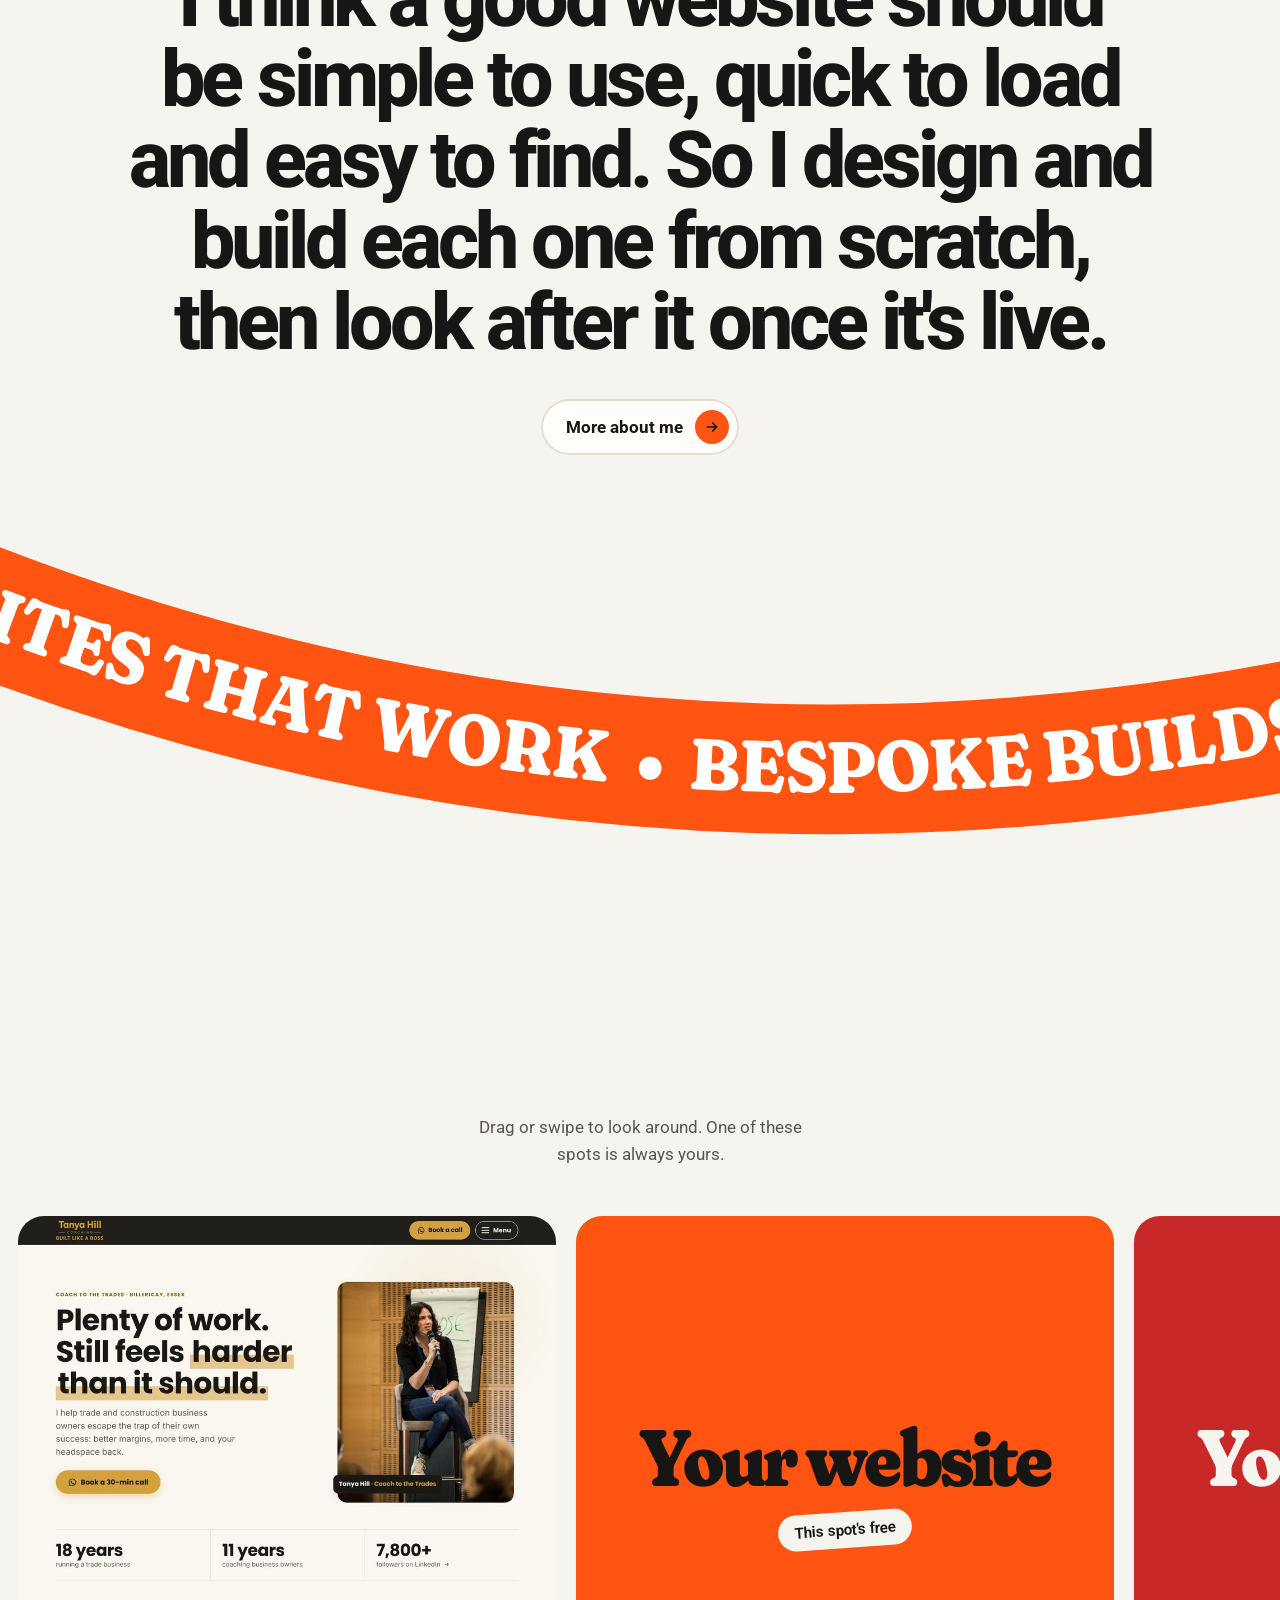
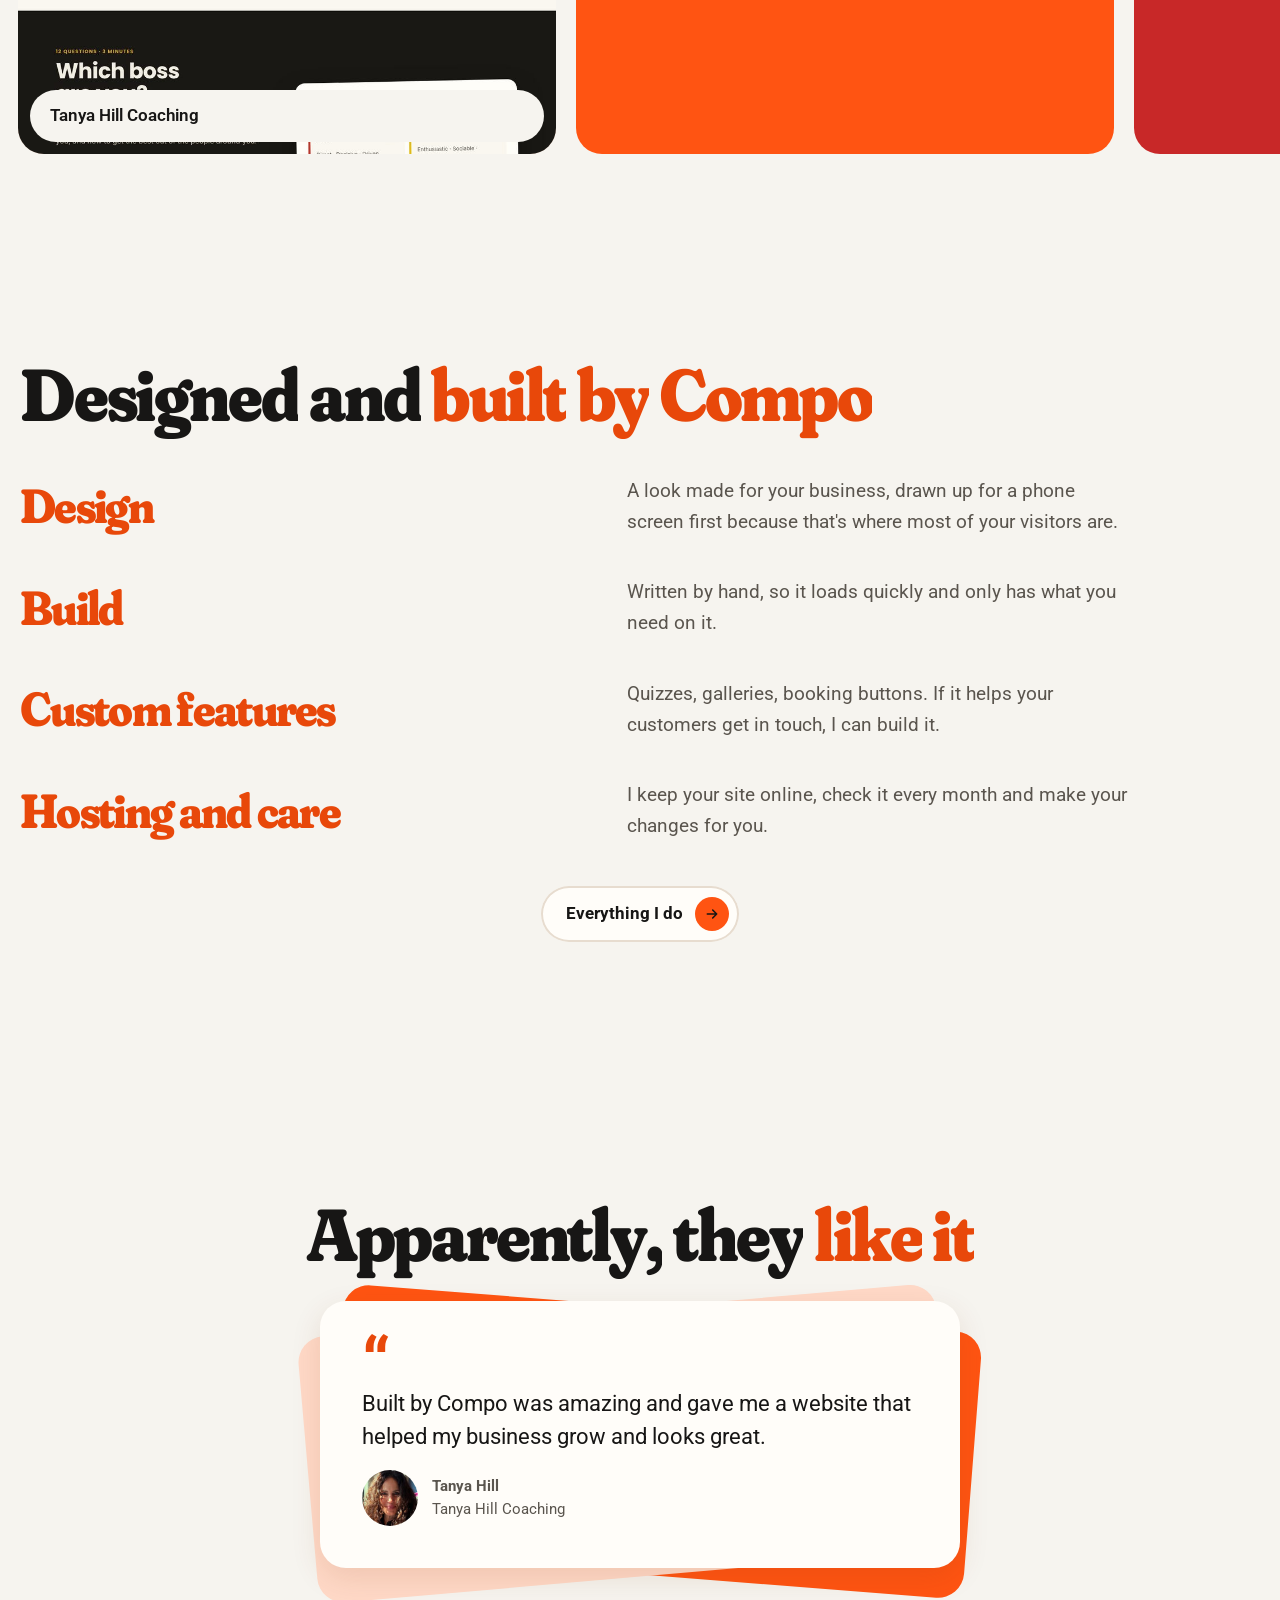
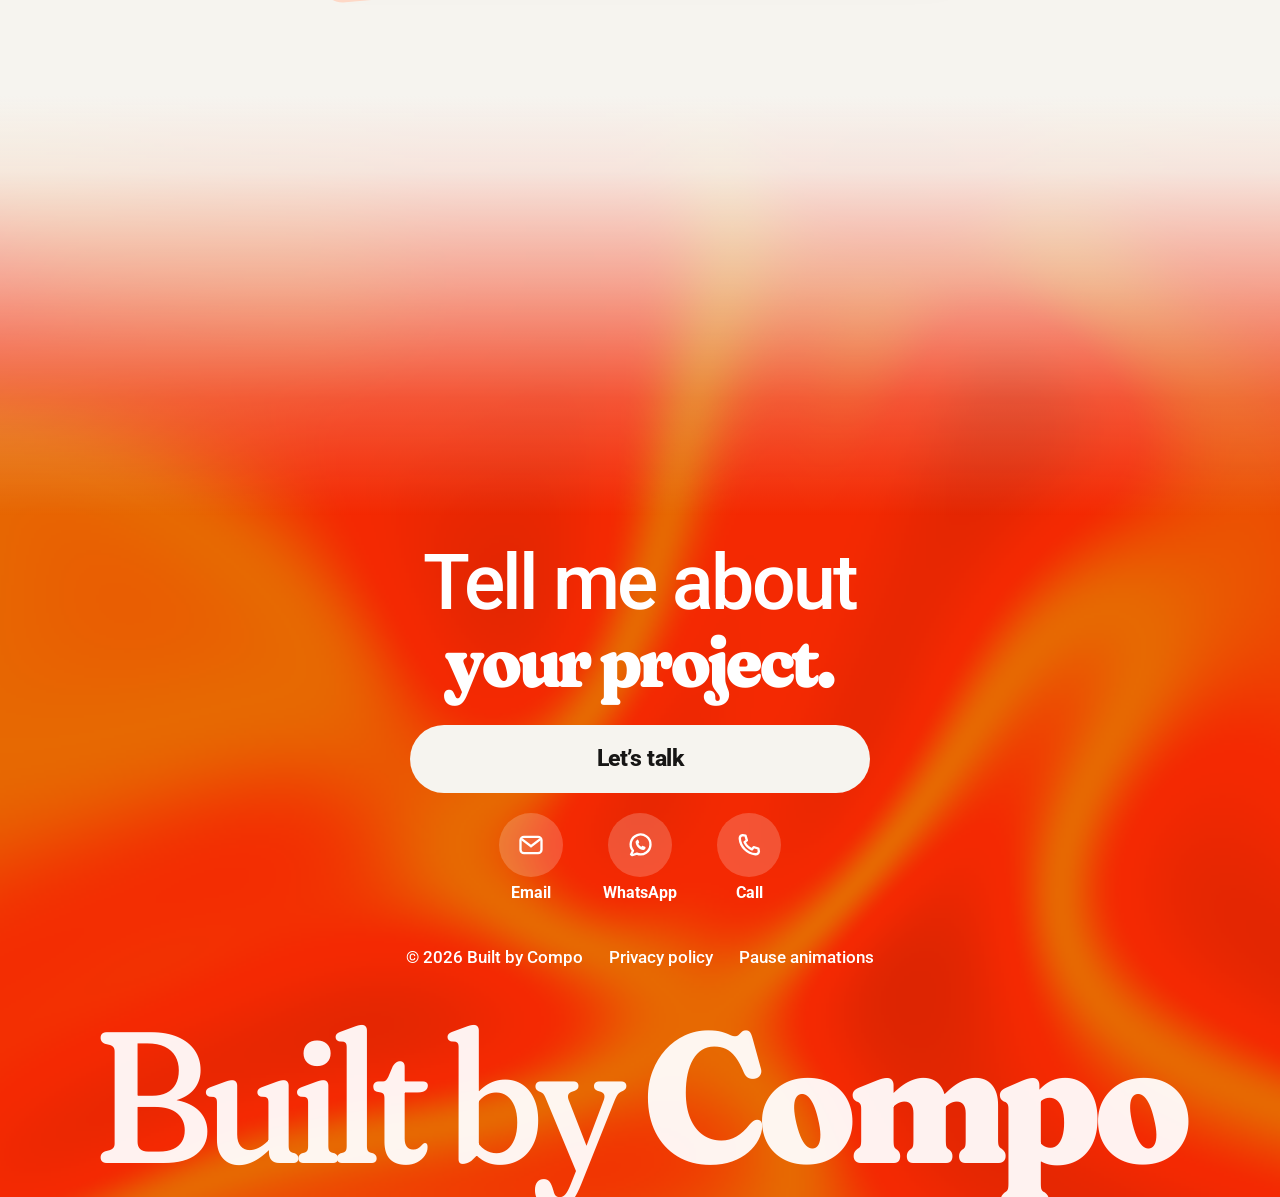
==== commit 3e7ec56e: "Intro cover uses the same moving gradient as the hero (preview) Co-Authored-By: Claude Opus 5.5 <nor" ====
--- a/index.html
+++ b/index.html
@@ -23,13 +23,13 @@
 <link rel="manifest" href="site.webmanifest">
 <link rel="preload" href="fonts/soft-serif-standin.woff" as="font" type="font/woff" crossorigin>
 <link rel="preload" href="fonts/roboto.woff" as="font" type="font/woff" crossorigin>
-<link rel="stylesheet" href="css/site.css?v=8f8d2694">
+<link rel="stylesheet" href="css/site.css?v=b069b001">
 <script>(function(){try{var r=document.referrer,same=r&&new URL(r).host===location.host;if(!same&&!(window.matchMedia&&matchMedia("(prefers-reduced-motion: reduce)").matches))document.documentElement.classList.add("intro")}catch(e){}})()</script>
 <script type="application/ld+json">[{"@context": "https://schema.org", "@type": "ProfessionalService", "name": "Built by Compo", "url": "https://builtbycompo.co.uk/", "email": "luke@builtbycompo.co.uk", "telephone": "+447517945561", "areaServed": "GB", "address": {"@type": "PostalAddress", "addressRegion": "Essex", "addressCountry": "GB"}, "description": "Bespoke websites for small businesses, designed, built and looked after by Compo."}, {"@context": "https://schema.org", "@type": "WebSite", "name": "Built by Compo", "url": "https://builtbycompo.co.uk/"}]</script>
 </head>
 <body>
 <a class="skip" href="#main">Skip to content</a>
-<div class="intro-cover" aria-hidden="true"><span>Built by <b>Compo</b></span></div>
+<div class="intro-cover" aria-hidden="true"><canvas class="liquid" data-strength="0.3"></canvas><span>Built by <b>Compo</b></span></div>
 <header class="site-head">
   <div class="wrap">
     <a class="logo is-white" href="./" aria-label="Built by Compo, home">Built by <b>Compo</b></a>
@@ -147,7 +147,7 @@
   </div>
   <a class="foot-logo" href="./" aria-label="Built by Compo, home">Built by <b>Compo</b></a>
 </footer>
-<script src="js/site.js?v=8f8d2694"></script>
-<script src="js/liquid.js?v=8f8d2694"></script>
+<script src="js/site.js?v=b069b001"></script>
+<script src="js/liquid.js?v=b069b001"></script>
 </body>
 </html>
--- a/css/site.css
+++ b/css/site.css
@@ -497,3 +497,8 @@
 .notes > div { border-top: 0; padding-top: 0; }
 .plain-list li { border-top: 0; padding-top: 0; }
 .fact { display: inline-block; transform: rotate(var(--r, 0deg)); }
+
+/* Intro cover uses the same moving gradient as the home page (24 Nov 2026) */
+.intro .intro-cover { background: var(--footer-red); isolation: isolate; overflow: hidden; }
+.intro-cover canvas.liquid { transition-duration: .25s; }
+.intro-cover canvas.liquid { bottom: auto; height: calc(100vh + 120px); height: calc(100svh + 120px); }
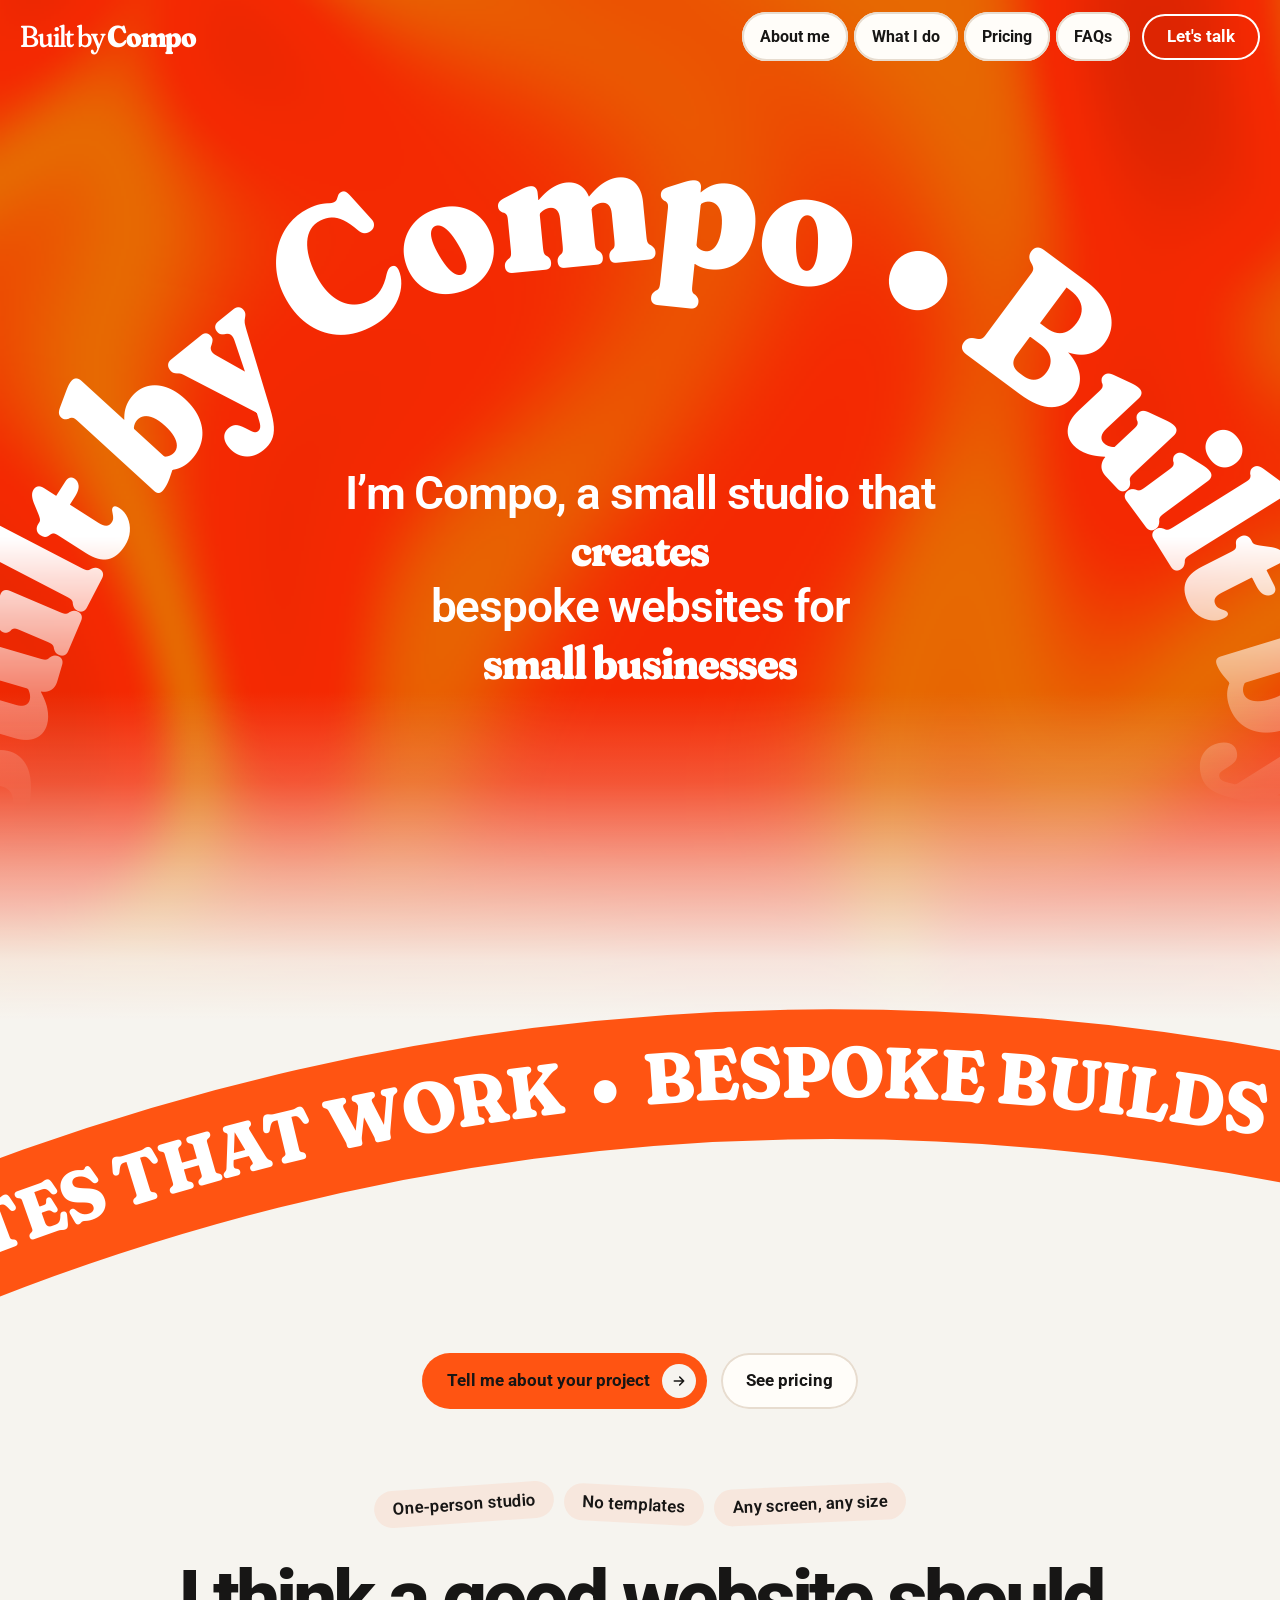
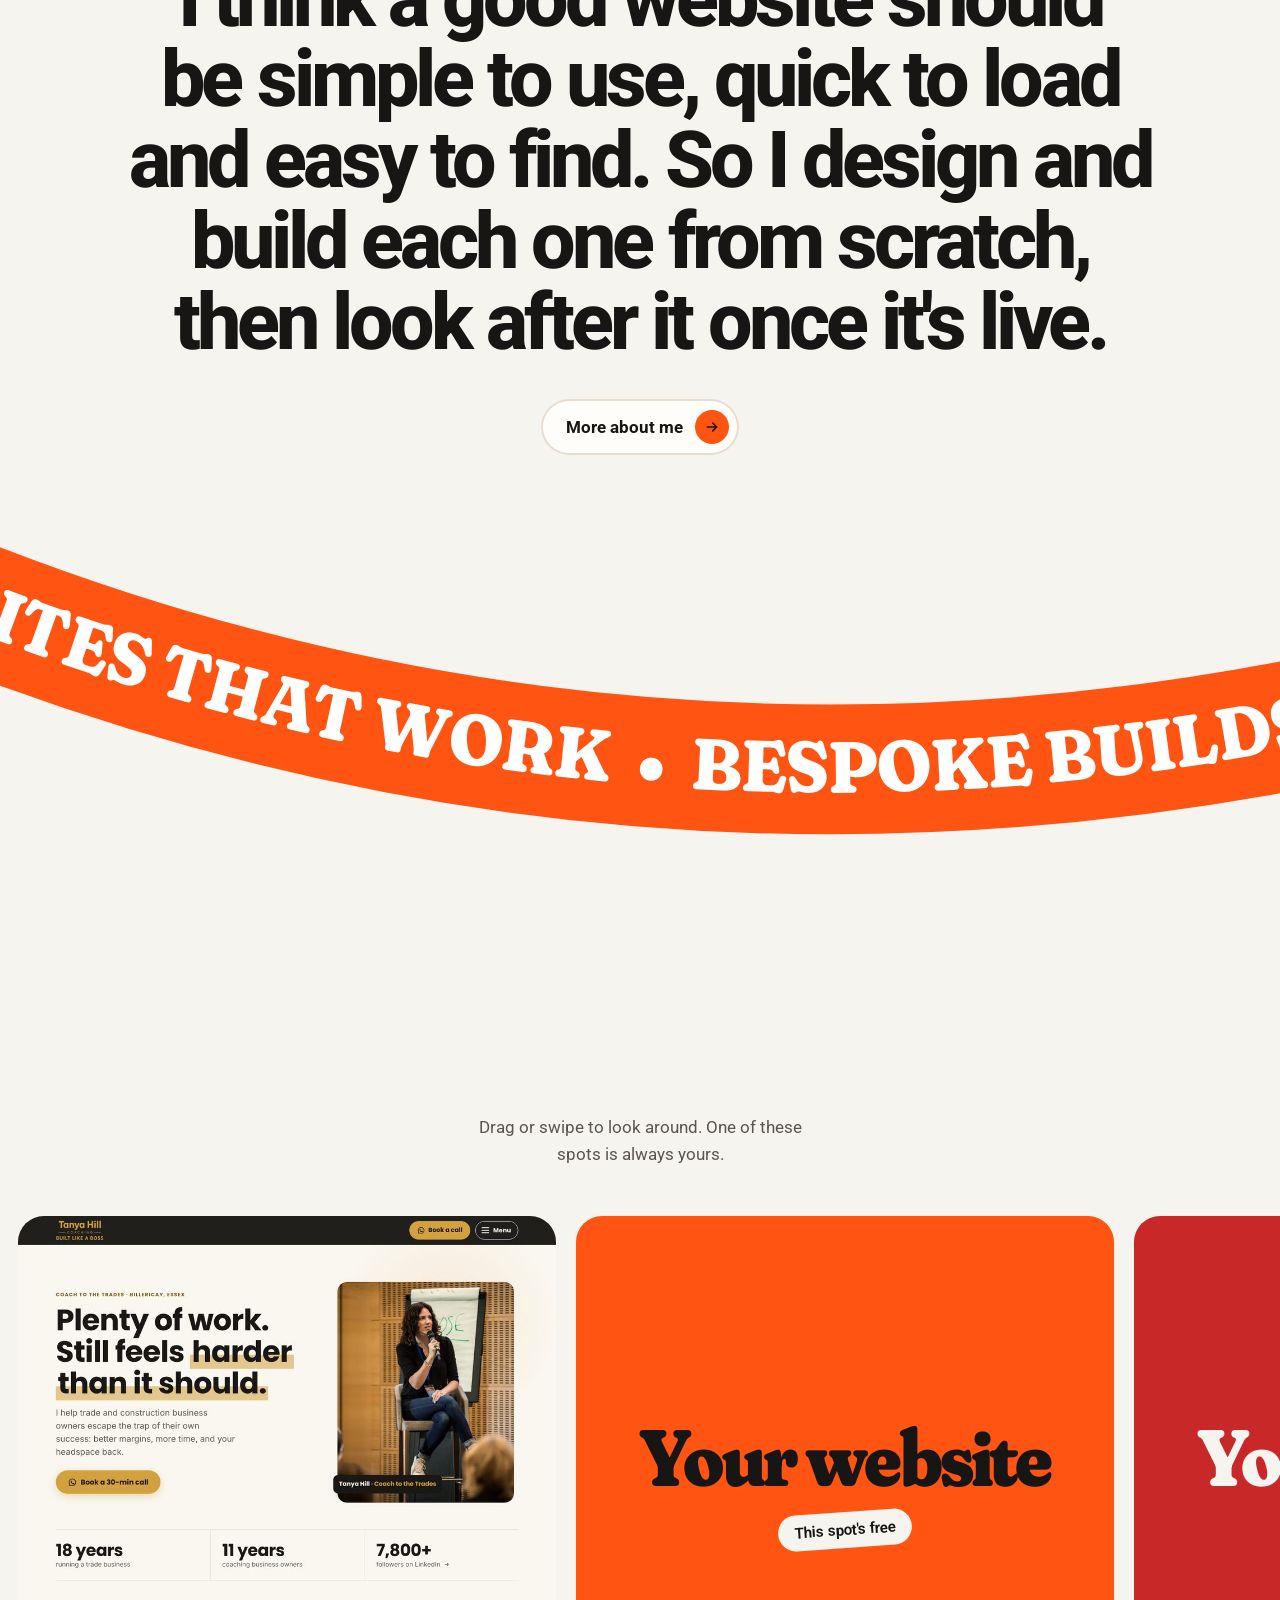
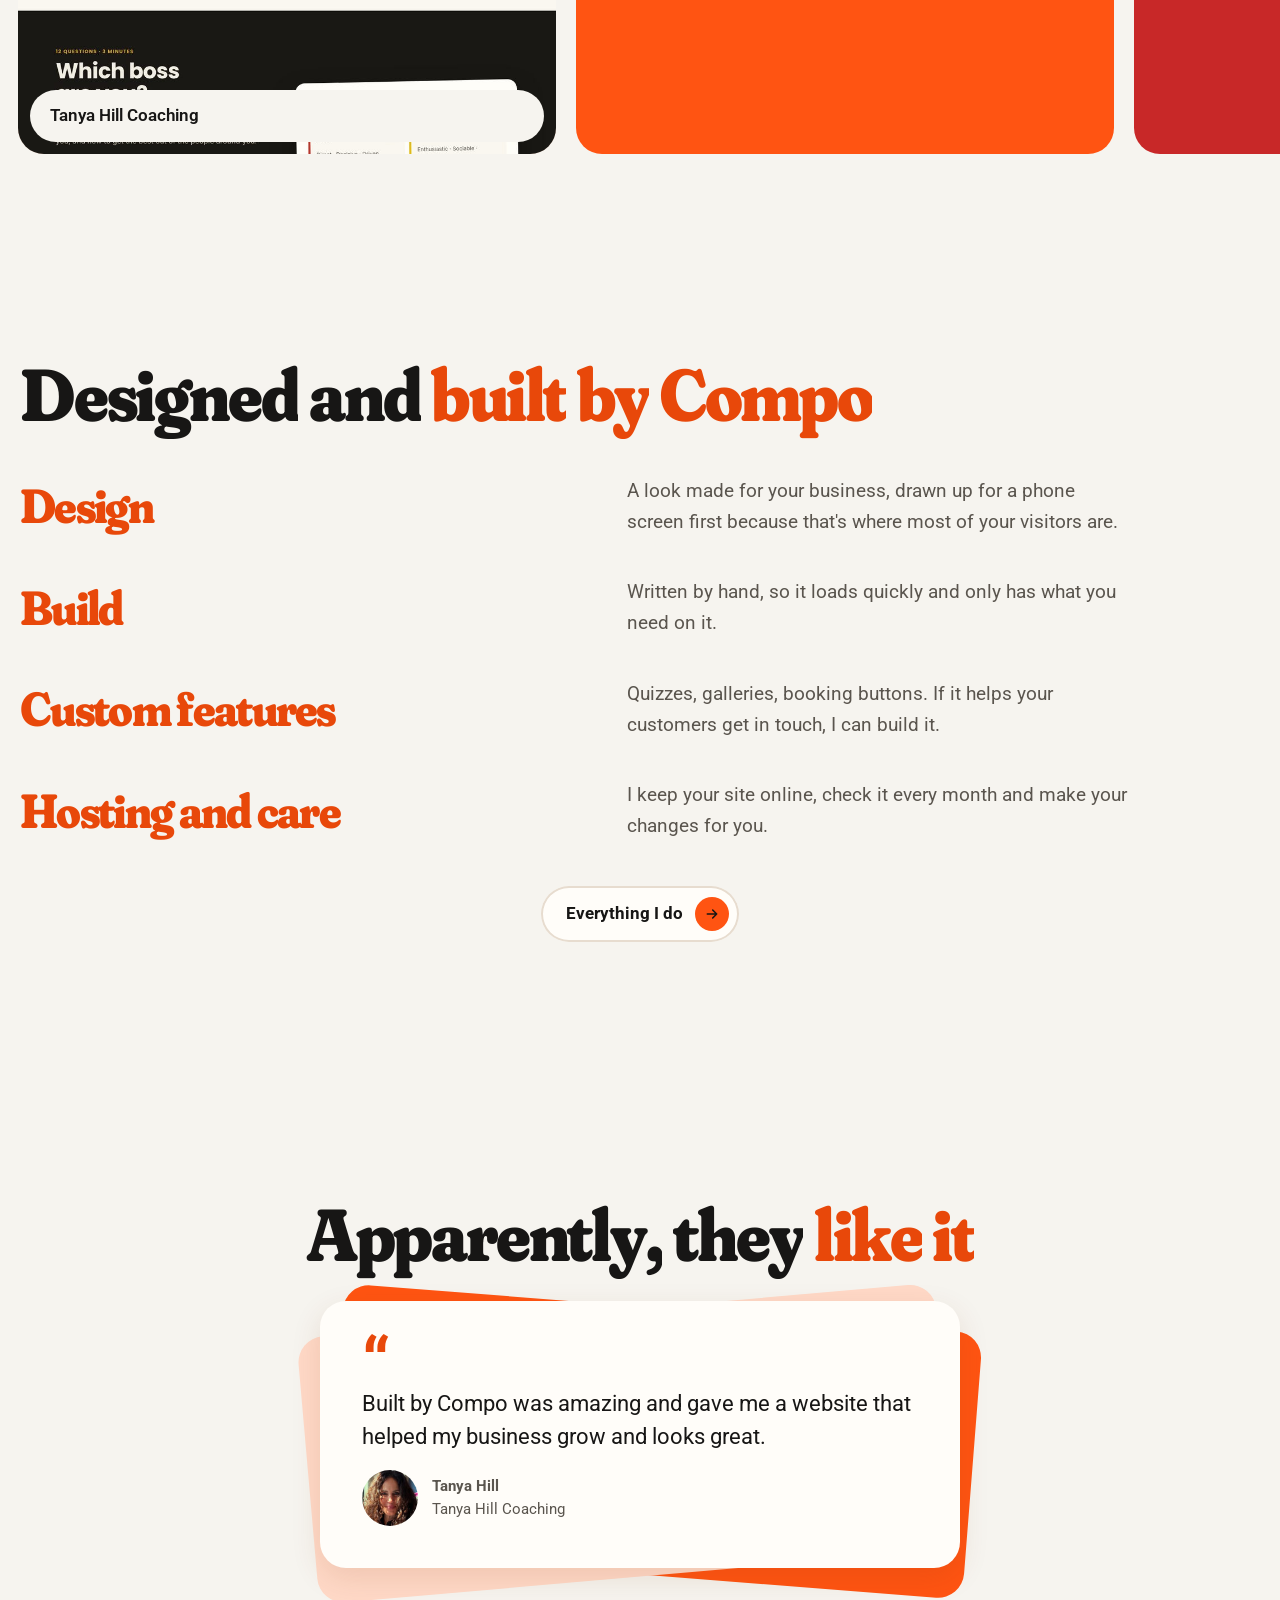
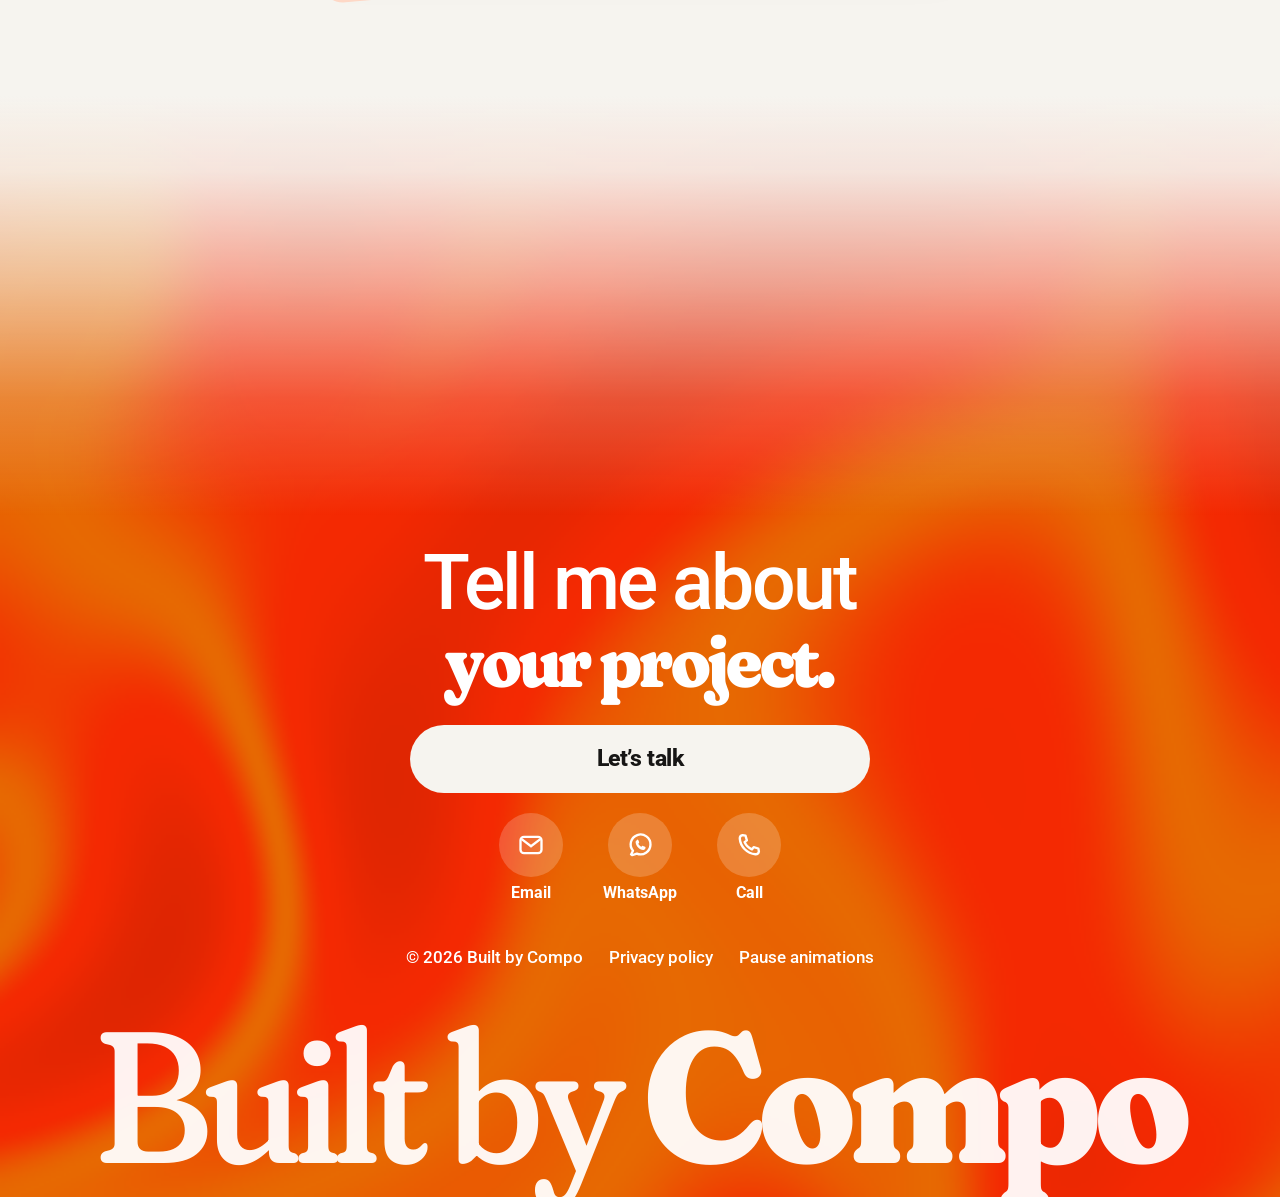
==== commit 35c1cca0: "Statement words start in a soft orange (preview) Co-Authored-By: Claude Opus 5.5 <noreply@anthropic." ====
--- a/index.html
+++ b/index.html
@@ -23,7 +23,7 @@
 <link rel="manifest" href="site.webmanifest">
 <link rel="preload" href="fonts/soft-serif-standin.woff" as="font" type="font/woff" crossorigin>
 <link rel="preload" href="fonts/roboto.woff" as="font" type="font/woff" crossorigin>
-<link rel="stylesheet" href="css/site.css?v=b069b001">
+<link rel="stylesheet" href="css/site.css?v=bd82635d">
 <script>(function(){try{var r=document.referrer,same=r&&new URL(r).host===location.host;if(!same&&!(window.matchMedia&&matchMedia("(prefers-reduced-motion: reduce)").matches))document.documentElement.classList.add("intro")}catch(e){}})()</script>
 <script type="application/ld+json">[{"@context": "https://schema.org", "@type": "ProfessionalService", "name": "Built by Compo", "url": "https://builtbycompo.co.uk/", "email": "luke@builtbycompo.co.uk", "telephone": "+447517945561", "areaServed": "GB", "address": {"@type": "PostalAddress", "addressRegion": "Essex", "addressCountry": "GB"}, "description": "Bespoke websites for small businesses, designed, built and looked after by Compo."}, {"@context": "https://schema.org", "@type": "WebSite", "name": "Built by Compo", "url": "https://builtbycompo.co.uk/"}]</script>
 </head>
@@ -147,7 +147,7 @@
   </div>
   <a class="foot-logo" href="./" aria-label="Built by Compo, home">Built by <b>Compo</b></a>
 </footer>
-<script src="js/site.js?v=b069b001"></script>
-<script src="js/liquid.js?v=b069b001"></script>
+<script src="js/site.js?v=bd82635d"></script>
+<script src="js/liquid.js?v=bd82635d"></script>
 </body>
 </html>
--- a/css/site.css
+++ b/css/site.css
@@ -157,7 +157,7 @@
 /* ---------- Home: big statement that fills in as you scroll ---------- */
 .statement-sec .wrap { display: grid; gap: clamp(20px, 3vw, 36px); justify-items: center; text-align: center; }
 .statement { position: relative; font: 800 clamp(2rem, 6.2vw, 5.4rem)/1.02 var(--f-display); letter-spacing: -.05em; max-width: 17em; text-wrap: balance; }
-.js .statement .w { color: #f3b59c; transition: color .35s ease; }
+.js .statement .w { color: #ff9b6b; transition: color .35s ease; }
 .js .statement .w.on { color: var(--ink); }
 .sticker-row { display: flex; flex-wrap: wrap; gap: 10px 12px; justify-content: center; }
 
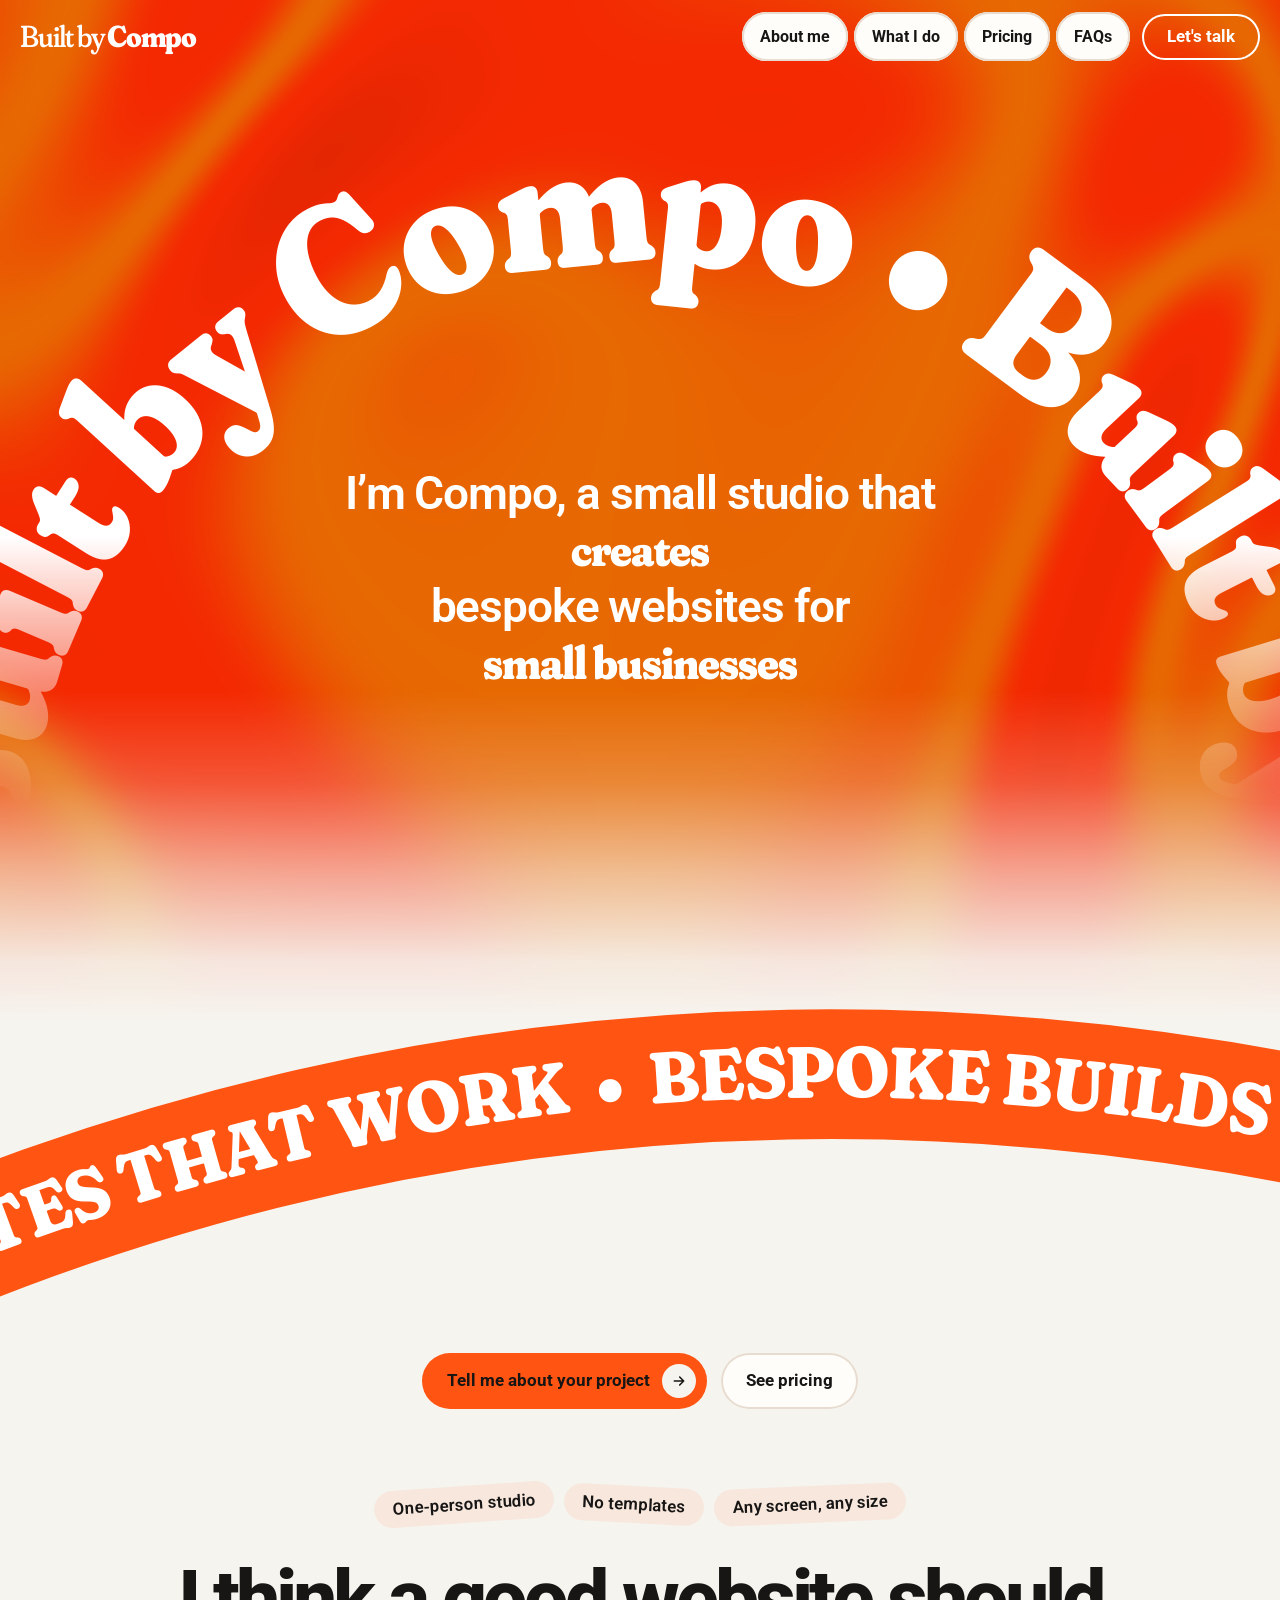
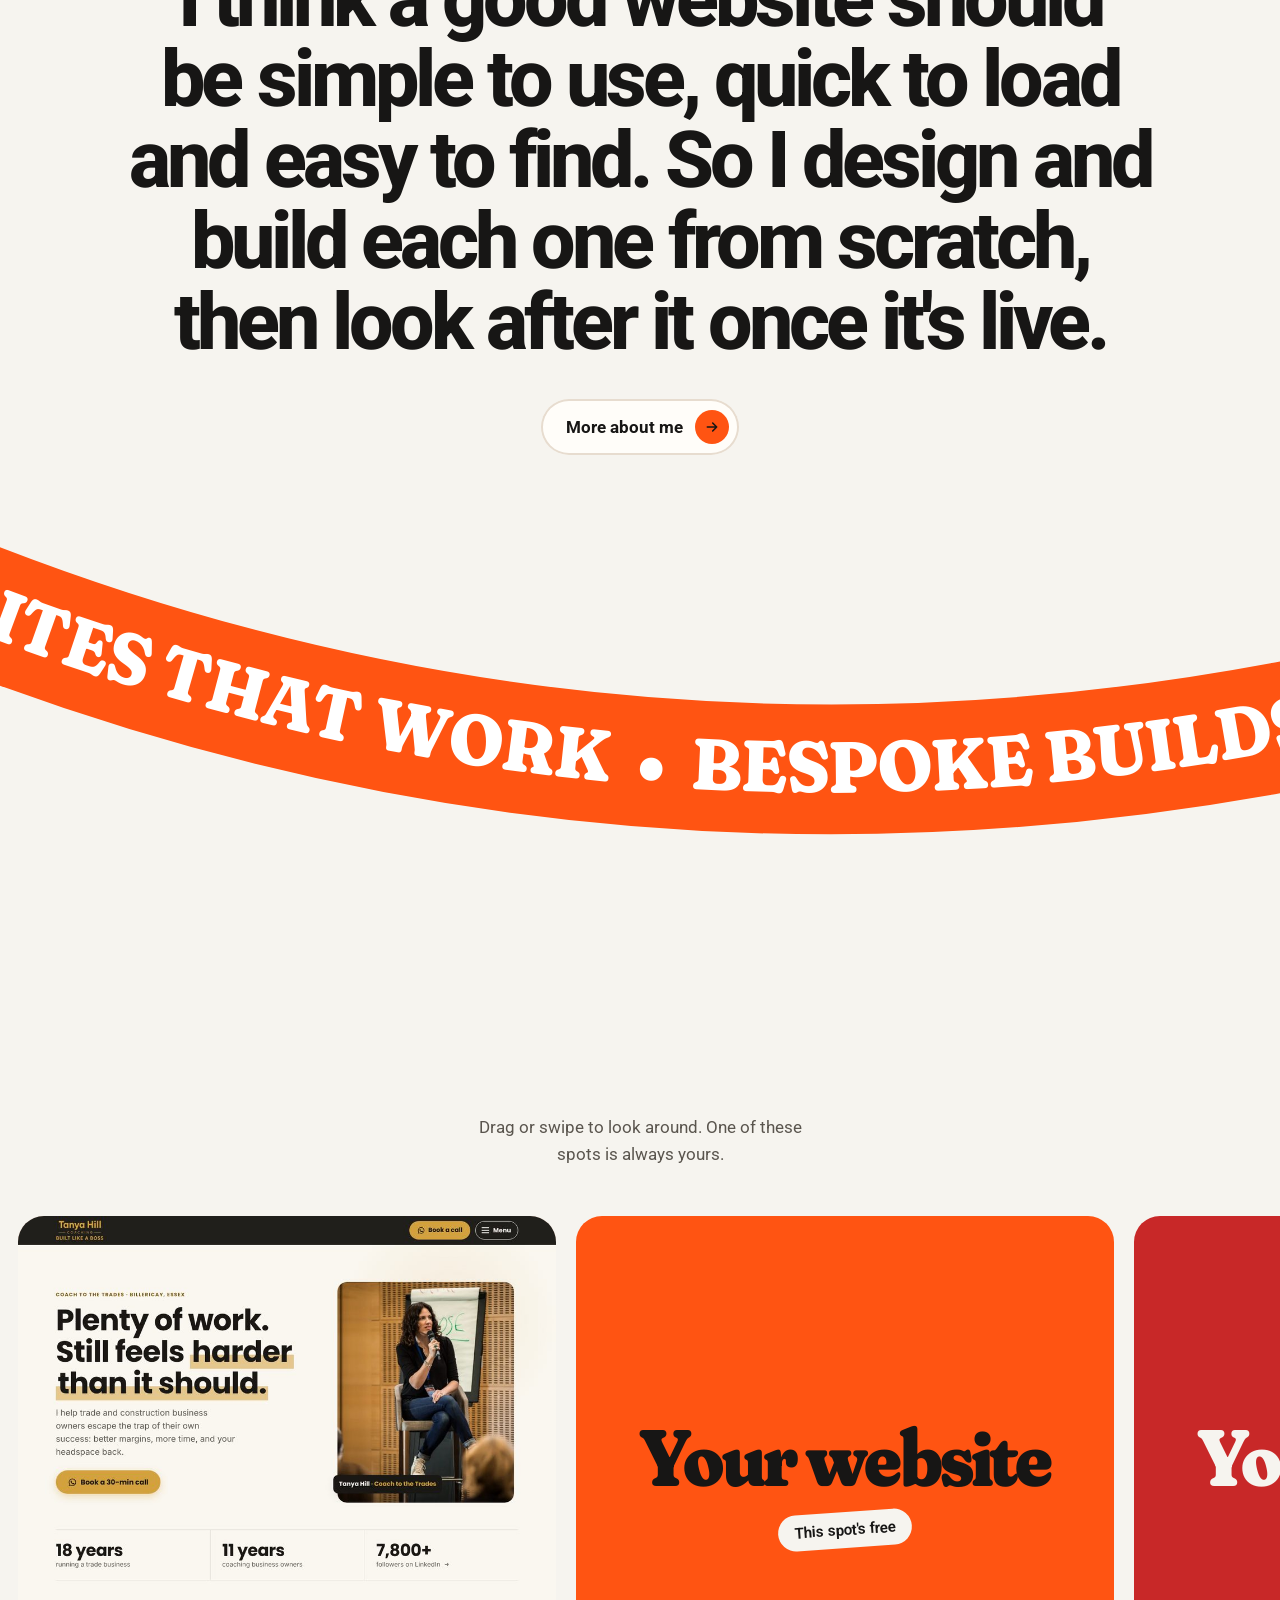
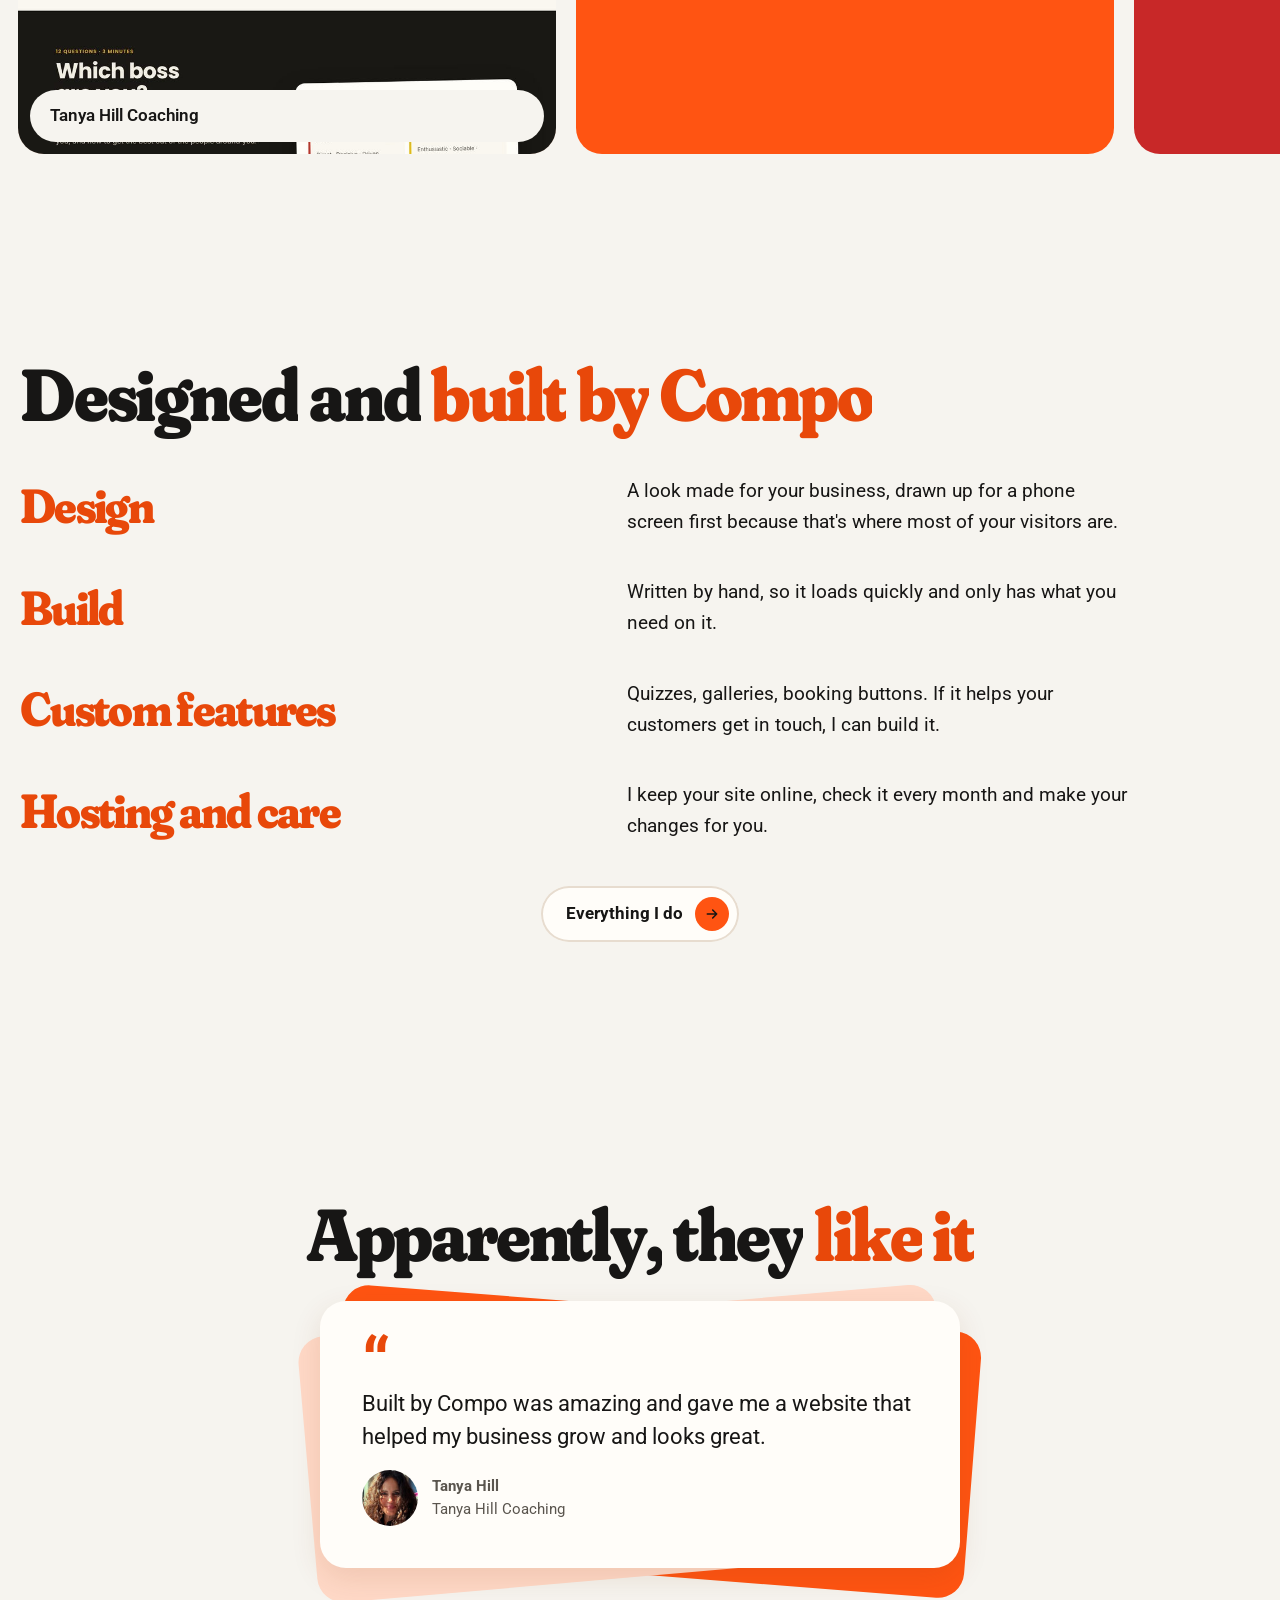
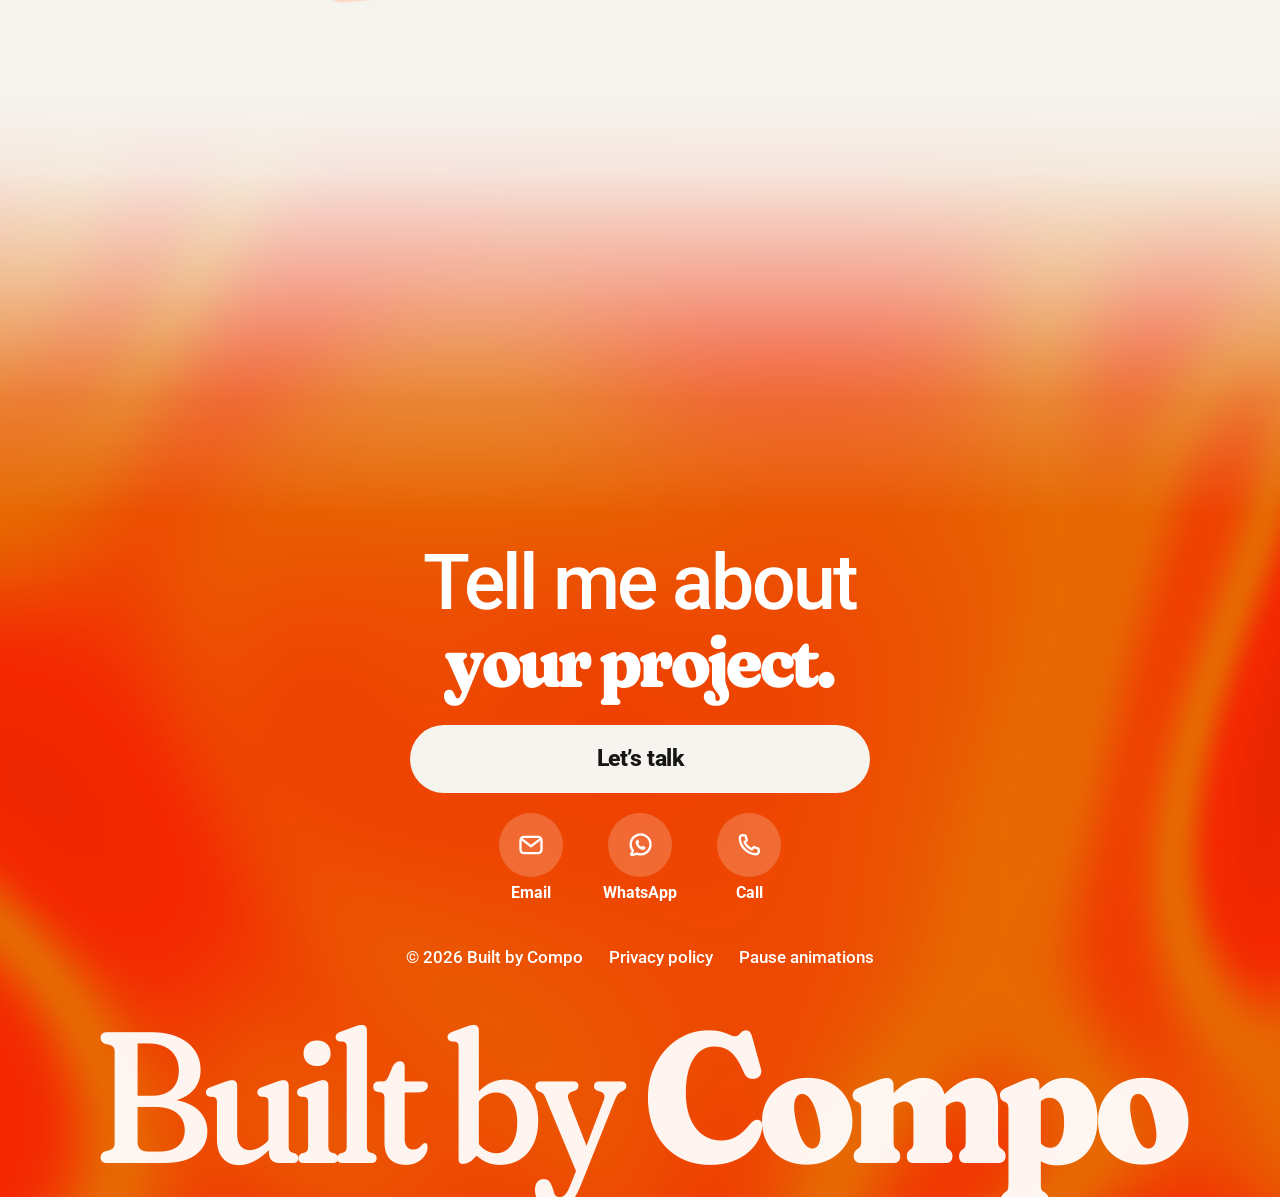
==== commit 73b6a69d: "Services list text in charcoal like the rest (preview) Co-Authored-By: Claude Opus 5.5 <noreply@anth" ====
--- a/index.html
+++ b/index.html
@@ -23,7 +23,7 @@
 <link rel="manifest" href="site.webmanifest">
 <link rel="preload" href="fonts/soft-serif-standin.woff" as="font" type="font/woff" crossorigin>
 <link rel="preload" href="fonts/roboto.woff" as="font" type="font/woff" crossorigin>
-<link rel="stylesheet" href="css/site.css?v=bd82635d">
+<link rel="stylesheet" href="css/site.css?v=42d3aabe">
 <script>(function(){try{var r=document.referrer,same=r&&new URL(r).host===location.host;if(!same&&!(window.matchMedia&&matchMedia("(prefers-reduced-motion: reduce)").matches))document.documentElement.classList.add("intro")}catch(e){}})()</script>
 <script type="application/ld+json">[{"@context": "https://schema.org", "@type": "ProfessionalService", "name": "Built by Compo", "url": "https://builtbycompo.co.uk/", "email": "luke@builtbycompo.co.uk", "telephone": "+447517945561", "areaServed": "GB", "address": {"@type": "PostalAddress", "addressRegion": "Essex", "addressCountry": "GB"}, "description": "Bespoke websites for small businesses, designed, built and looked after by Compo."}, {"@context": "https://schema.org", "@type": "WebSite", "name": "Built by Compo", "url": "https://builtbycompo.co.uk/"}]</script>
 </head>
@@ -147,7 +147,7 @@
   </div>
   <a class="foot-logo" href="./" aria-label="Built by Compo, home">Built by <b>Compo</b></a>
 </footer>
-<script src="js/site.js?v=bd82635d"></script>
-<script src="js/liquid.js?v=bd82635d"></script>
+<script src="js/site.js?v=42d3aabe"></script>
+<script src="js/liquid.js?v=42d3aabe"></script>
 </body>
 </html>
--- a/css/site.css
+++ b/css/site.css
@@ -502,3 +502,4 @@
 .intro .intro-cover { background: var(--footer-red); isolation: isolate; overflow: hidden; }
 .intro-cover canvas.liquid { transition-duration: .25s; }
 .intro-cover canvas.liquid { bottom: auto; height: calc(100vh + 120px); height: calc(100svh + 120px); }
+.svc-list p { color: var(--ink); }
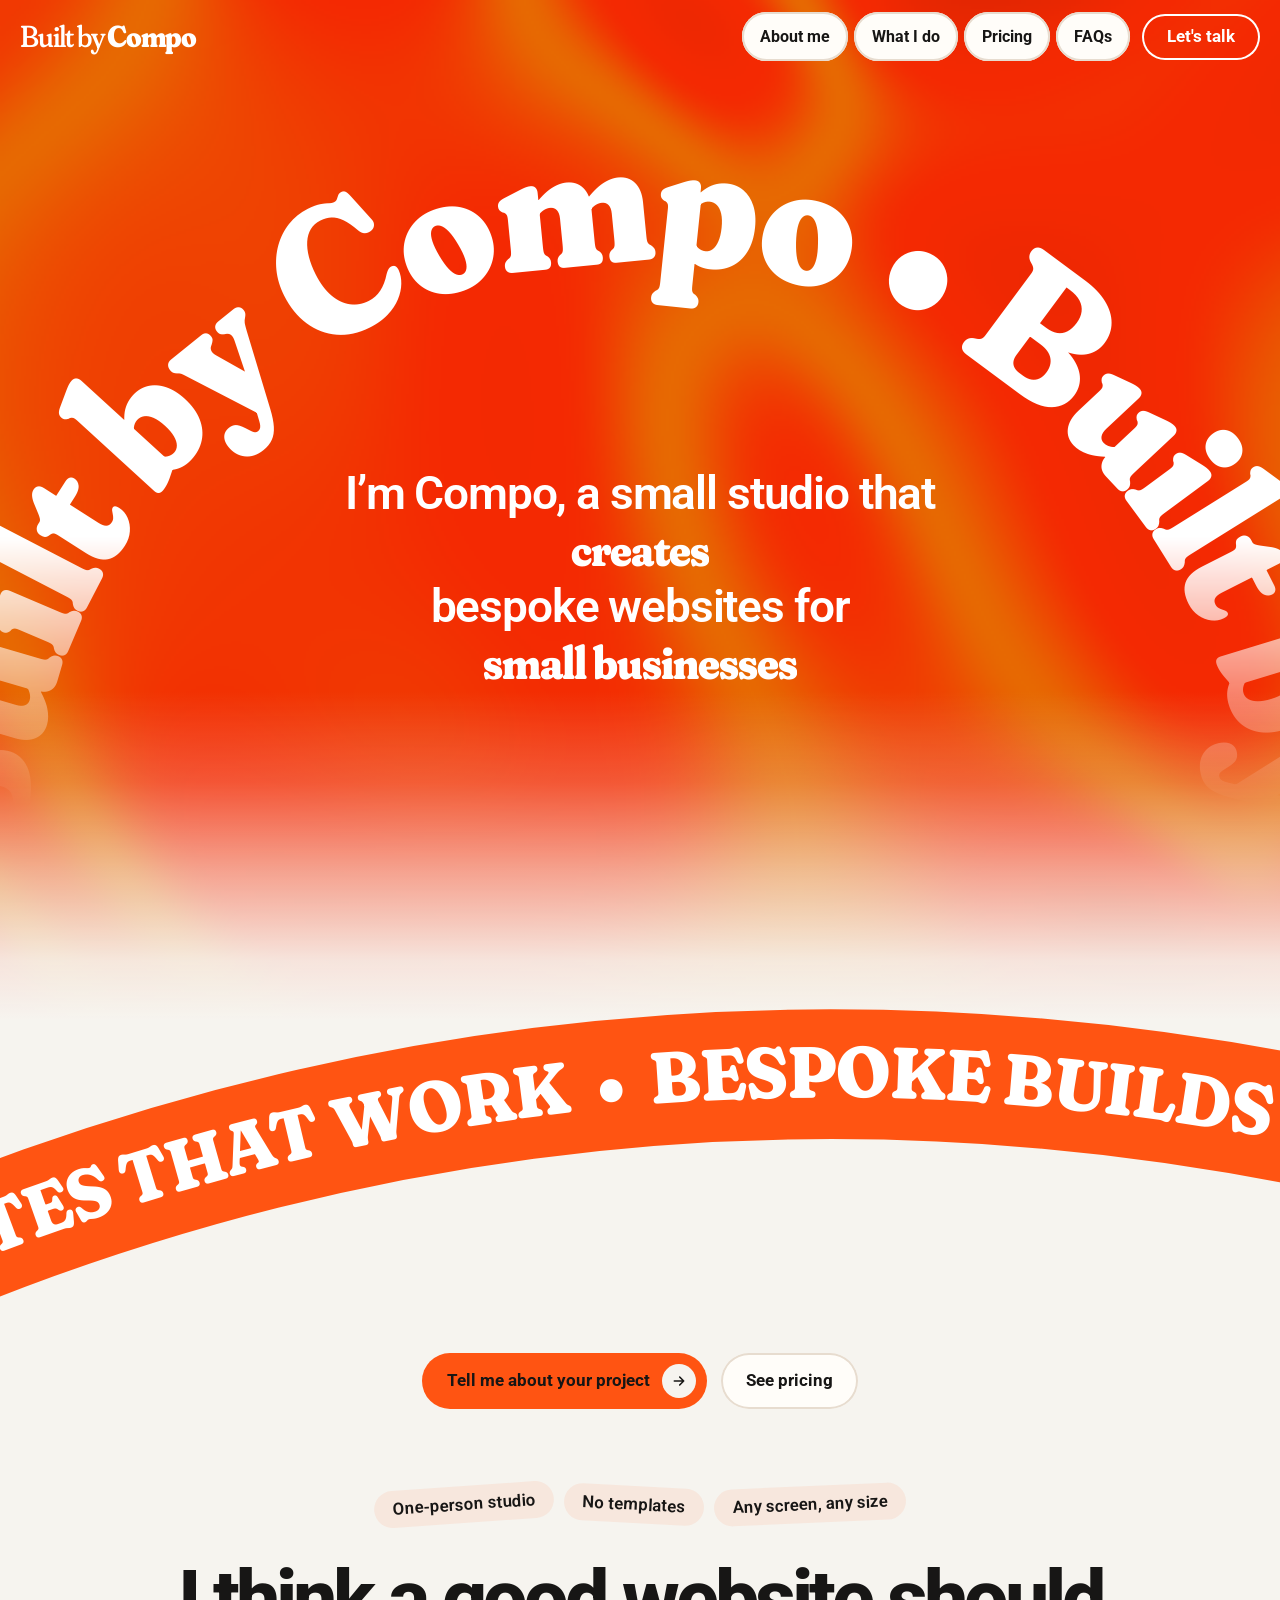
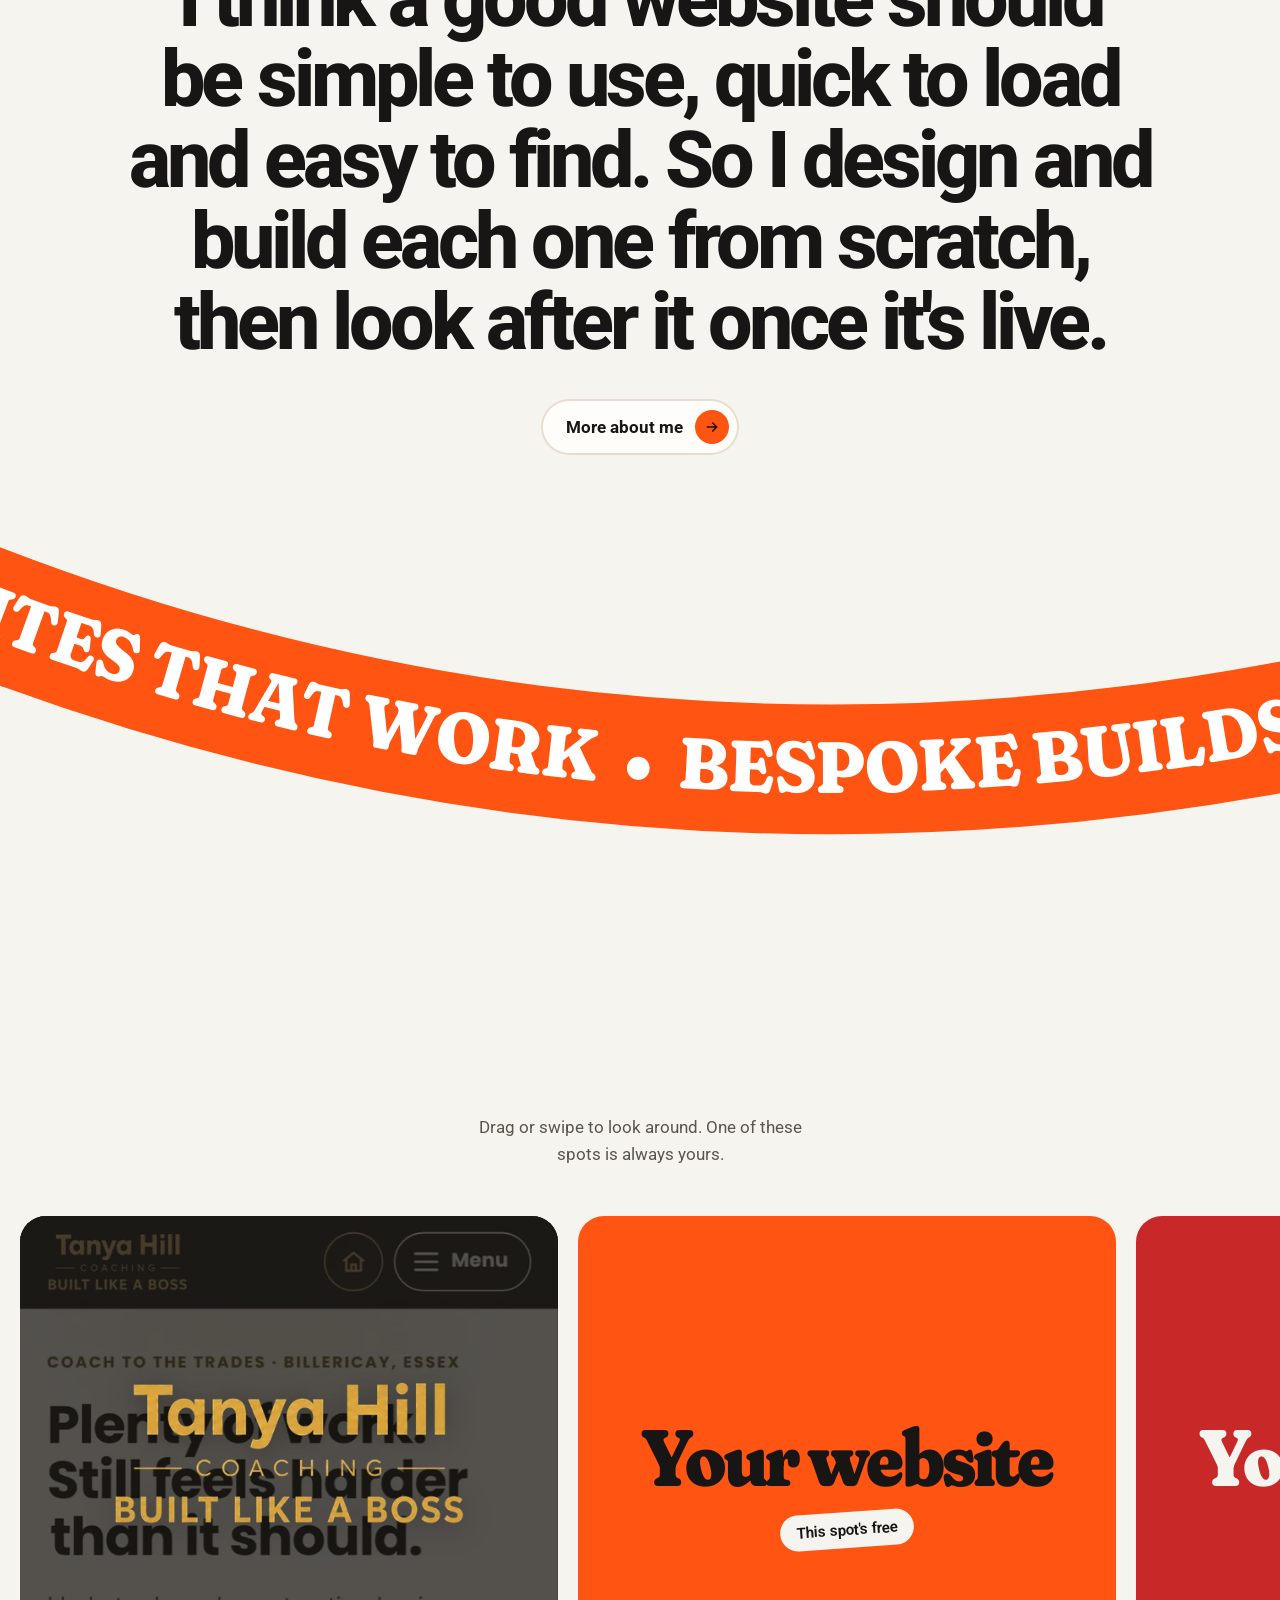
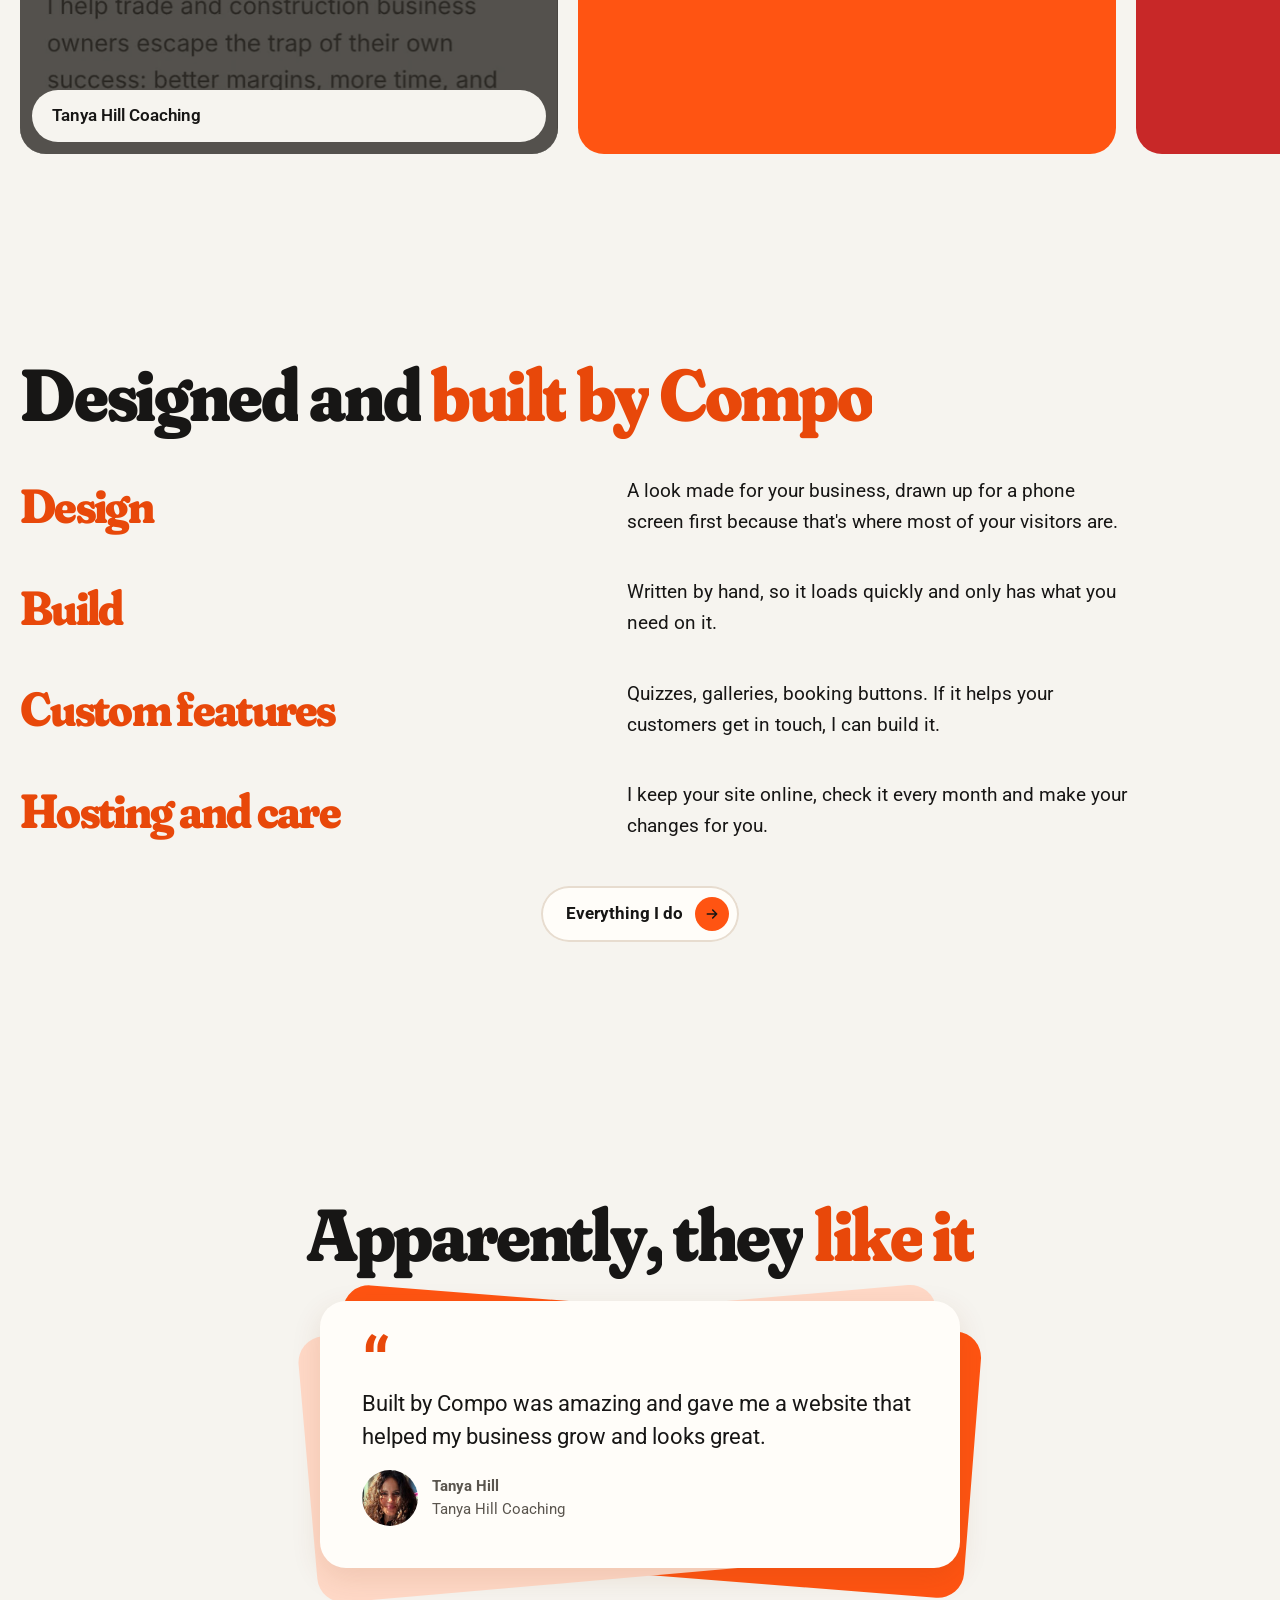
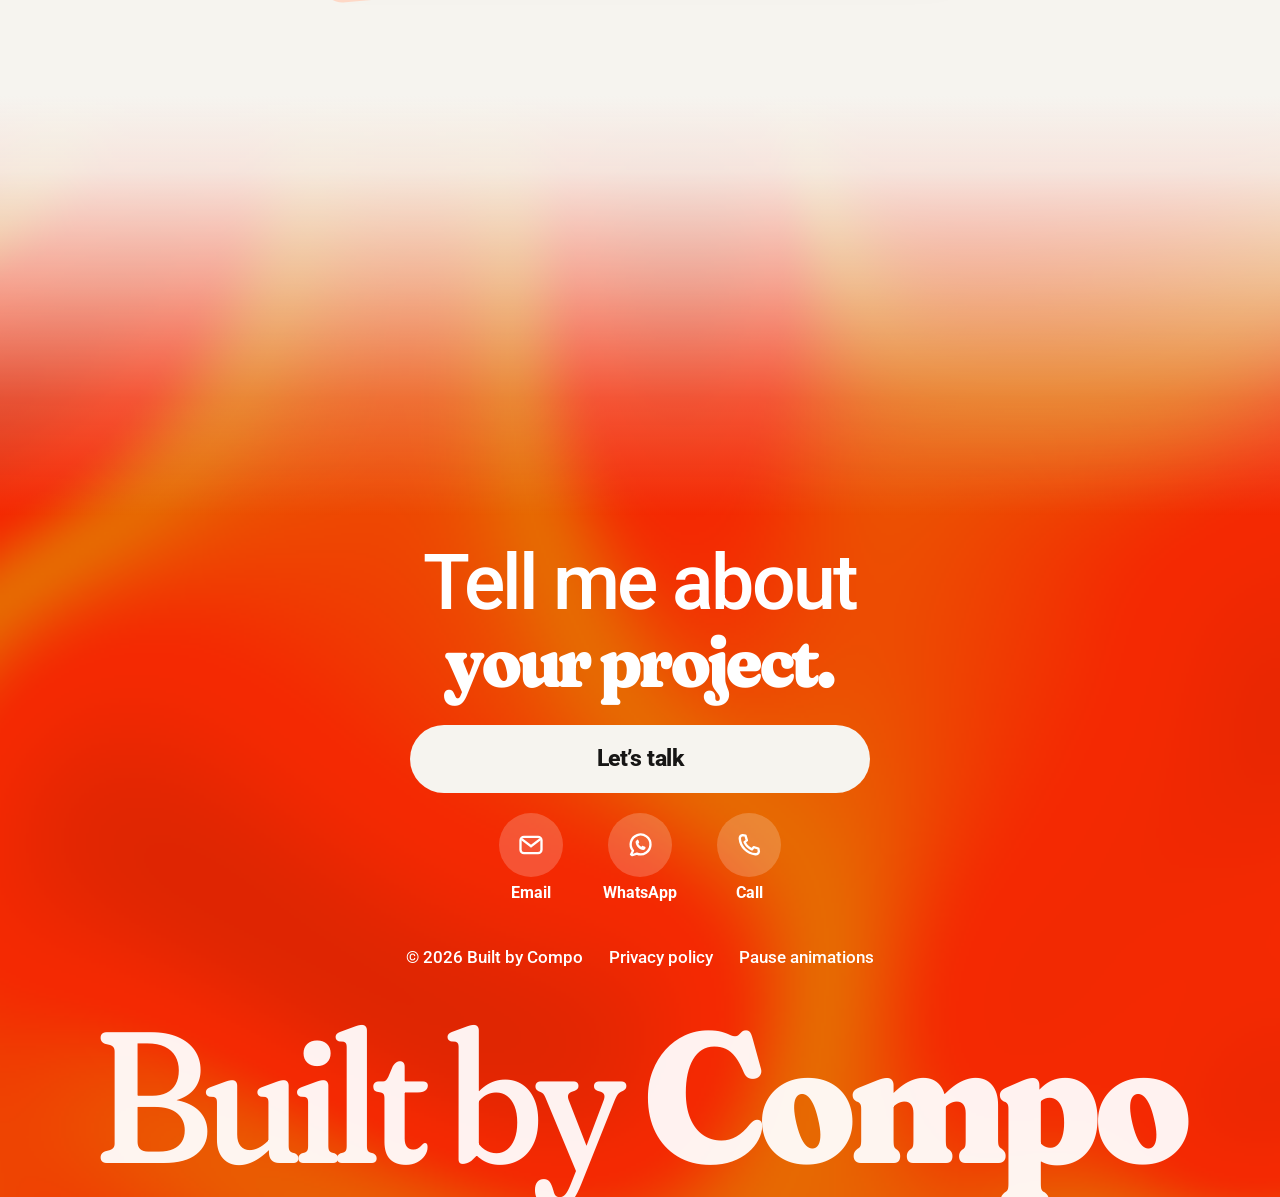
==== commit 56dda714: "Portfolio card: Tanya's logo over her dimmed site; shrinks to a badge while her page scrolls (previe" ====
--- a/index.html
+++ b/index.html
@@ -23,7 +23,7 @@
 <link rel="manifest" href="site.webmanifest">
 <link rel="preload" href="fonts/soft-serif-standin.woff" as="font" type="font/woff" crossorigin>
 <link rel="preload" href="fonts/roboto.woff" as="font" type="font/woff" crossorigin>
-<link rel="stylesheet" href="css/site.css?v=42d3aabe">
+<link rel="stylesheet" href="css/site.css?v=093ecd46">
 <script>(function(){try{var r=document.referrer,same=r&&new URL(r).host===location.host;if(!same&&!(window.matchMedia&&matchMedia("(prefers-reduced-motion: reduce)").matches))document.documentElement.classList.add("intro")}catch(e){}})()</script>
 <script type="application/ld+json">[{"@context": "https://schema.org", "@type": "ProfessionalService", "name": "Built by Compo", "url": "https://builtbycompo.co.uk/", "email": "luke@builtbycompo.co.uk", "telephone": "+447517945561", "areaServed": "GB", "address": {"@type": "PostalAddress", "addressRegion": "Essex", "addressCountry": "GB"}, "description": "Bespoke websites for small businesses, designed, built and looked after by Compo."}, {"@context": "https://schema.org", "@type": "WebSite", "name": "Built by Compo", "url": "https://builtbycompo.co.uk/"}]</script>
 </head>
@@ -89,8 +89,10 @@
   </div>
   <div class="slider reveal" tabindex="0" role="region" aria-label="Portfolio, scrolls sideways">
     <div class="slider-track">
-      <a class="card-work" href="https://tanyahill.co.uk" rel="noopener">
-        <img src="img/work-tanya-2.jpg" width="960" height="960" loading="lazy" alt="Homepage of tanyahill.co.uk, a business coaching website with a 'Which boss are you?' quiz">
+      <a class="card-work live" href="https://tanyahill.co.uk" rel="noopener" style="--brand:#1a1814">
+        <span class="shot"><img src="img/work-tanya-scroll.webp" width="600" height="6300" loading="lazy" alt="Homepage of tanyahill.co.uk, a business coaching website with a 'Which boss are you?' quiz"></span>
+        <span class="veil" aria-hidden="true"></span>
+        <img class="brand-logo" src="img/logo-tanya.webp" width="420" height="177" alt="" aria-hidden="true">
         <span class="cap"><span>Tanya Hill Coaching</span></span>
       </a>
       <a class="card-work yours c1" href="contact.html"><span><span class="big">Your website</span><span class="sm">This spot's free</span></span></a>
@@ -147,7 +149,7 @@
   </div>
   <a class="foot-logo" href="./" aria-label="Built by Compo, home">Built by <b>Compo</b></a>
 </footer>
-<script src="js/site.js?v=42d3aabe"></script>
-<script src="js/liquid.js?v=42d3aabe"></script>
+<script src="js/site.js?v=093ecd46"></script>
+<script src="js/liquid.js?v=093ecd46"></script>
 </body>
 </html>
--- a/css/site.css
+++ b/css/site.css
@@ -503,3 +503,17 @@
 .intro-cover canvas.liquid { transition-duration: .25s; }
 .intro-cover canvas.liquid { bottom: auto; height: calc(100vh + 120px); height: calc(100svh + 120px); }
 .svc-list p { color: var(--ink); }
+
+/* Portfolio card, option C (27 Nov 2026): client logo over their dimmed site; when the card is in view (phones)
+   or hovered (mouse) the logo shrinks to a corner badge and their home page scrolls slowly behind it. */
+.card-work.live { background: var(--brand, var(--ink)); isolation: isolate; }
+.card-work.live .shot { position: absolute; inset: 0; overflow: hidden; }
+.card-work.live .shot img { display: block; width: 100%; height: auto; object-fit: fill; transition: filter .8s ease; filter: saturate(.6); will-change: transform; }
+.card-work.live .veil { position: absolute; inset: 0; background: var(--brand, var(--ink)); opacity: .74; transition: opacity .8s ease; }
+.card-work.live .brand-logo { position: absolute; left: 50%; top: 44%; width: 66%; height: auto; translate: -50% -50%; object-fit: contain; filter: drop-shadow(0 4px 14px rgba(0, 0, 0, .35)); transition: all .8s cubic-bezier(.6, 0, .2, 1); }
+.card-work.live.play .veil { opacity: 0; }
+.card-work.live.play .shot img { filter: none; animation: card-pan 26s ease-in-out .5s infinite; }
+.card-work.live.play .brand-logo { width: 28%; left: 14px; top: 14px; translate: 0 0; padding: 10px 12px; border-radius: 14px; background: color-mix(in srgb, var(--brand, var(--ink)) 88%, transparent); filter: none; }
+@keyframes card-pan { 0%, 6% { transform: translateY(0); } 46%, 54% { transform: translateY(var(--dist, 0px)); } 94%, 100% { transform: translateY(0); } }
+@media (hover: hover) and (pointer: fine) { .card-work.live:hover img { transform: none; } }
+@media (prefers-reduced-motion: reduce) { .card-work.live.play .shot img { animation: none; } .card-work.live .veil, .card-work.live .brand-logo { transition: none; } }
